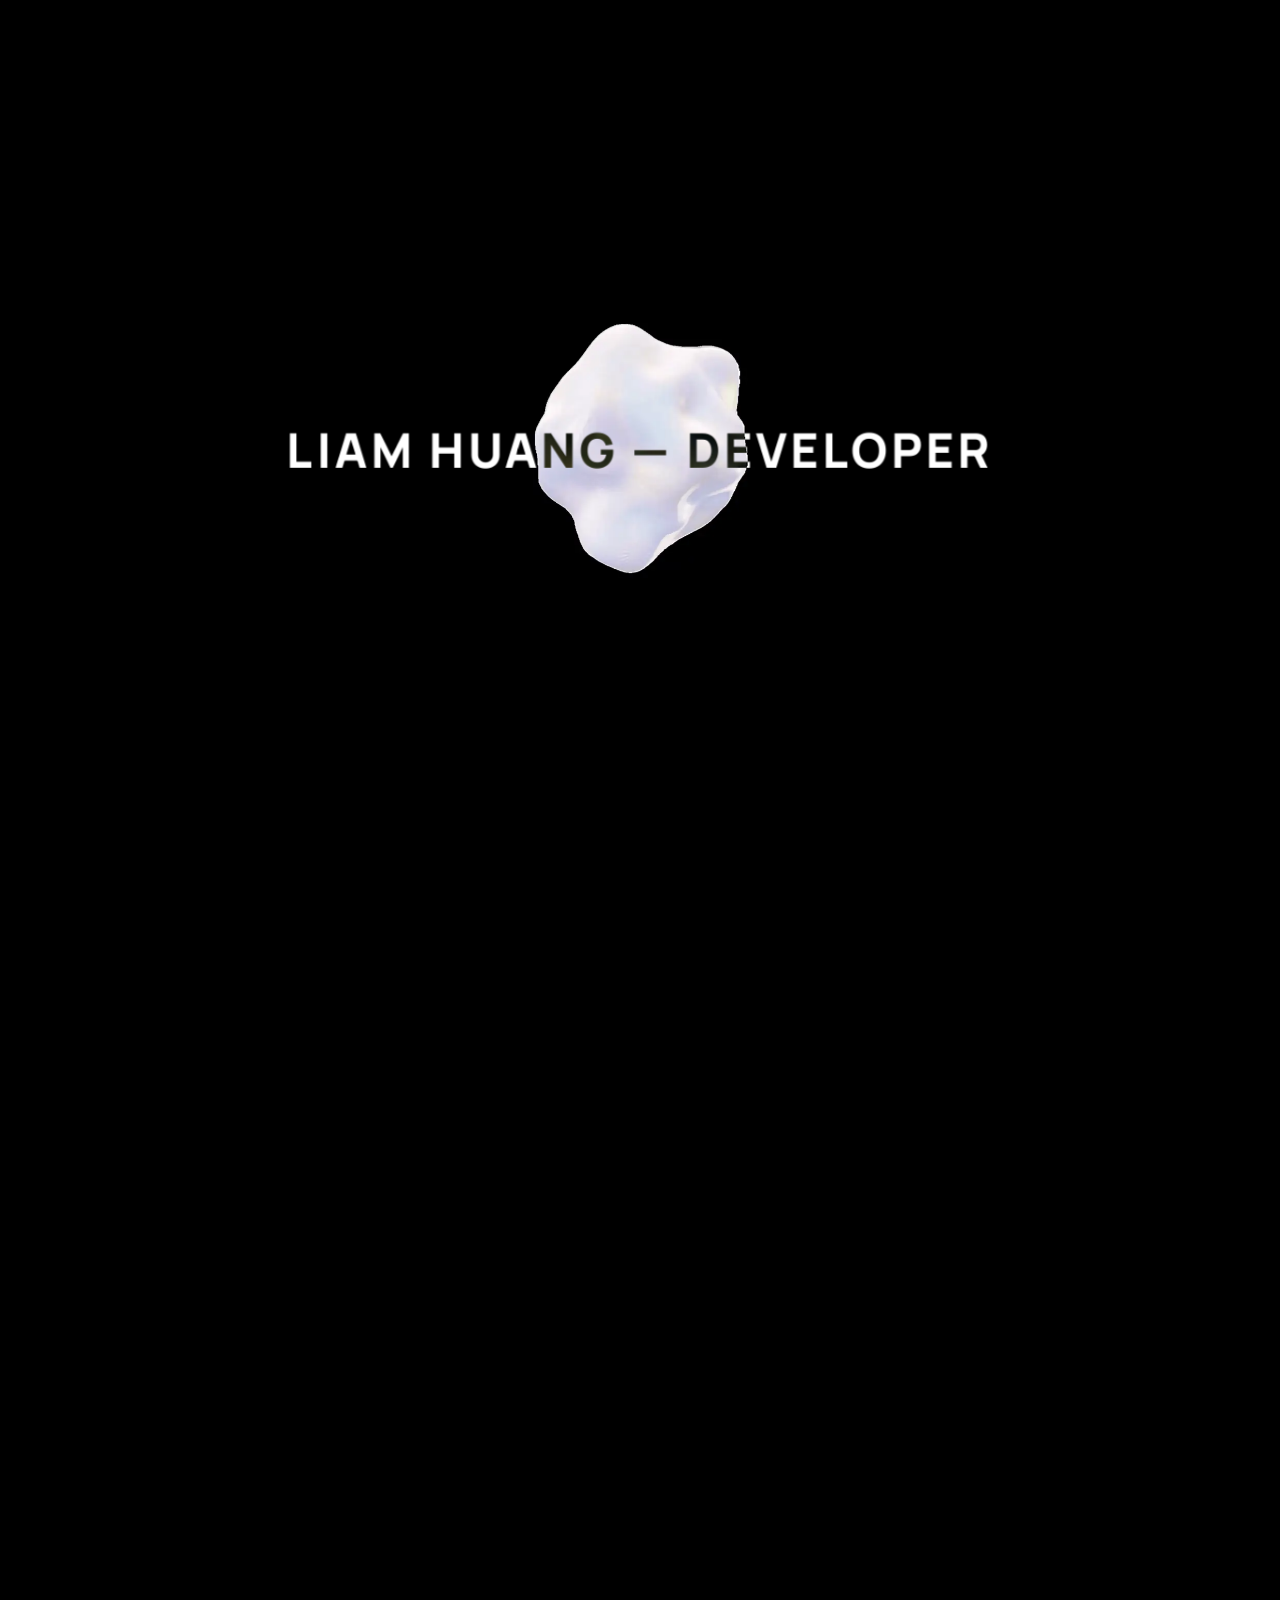
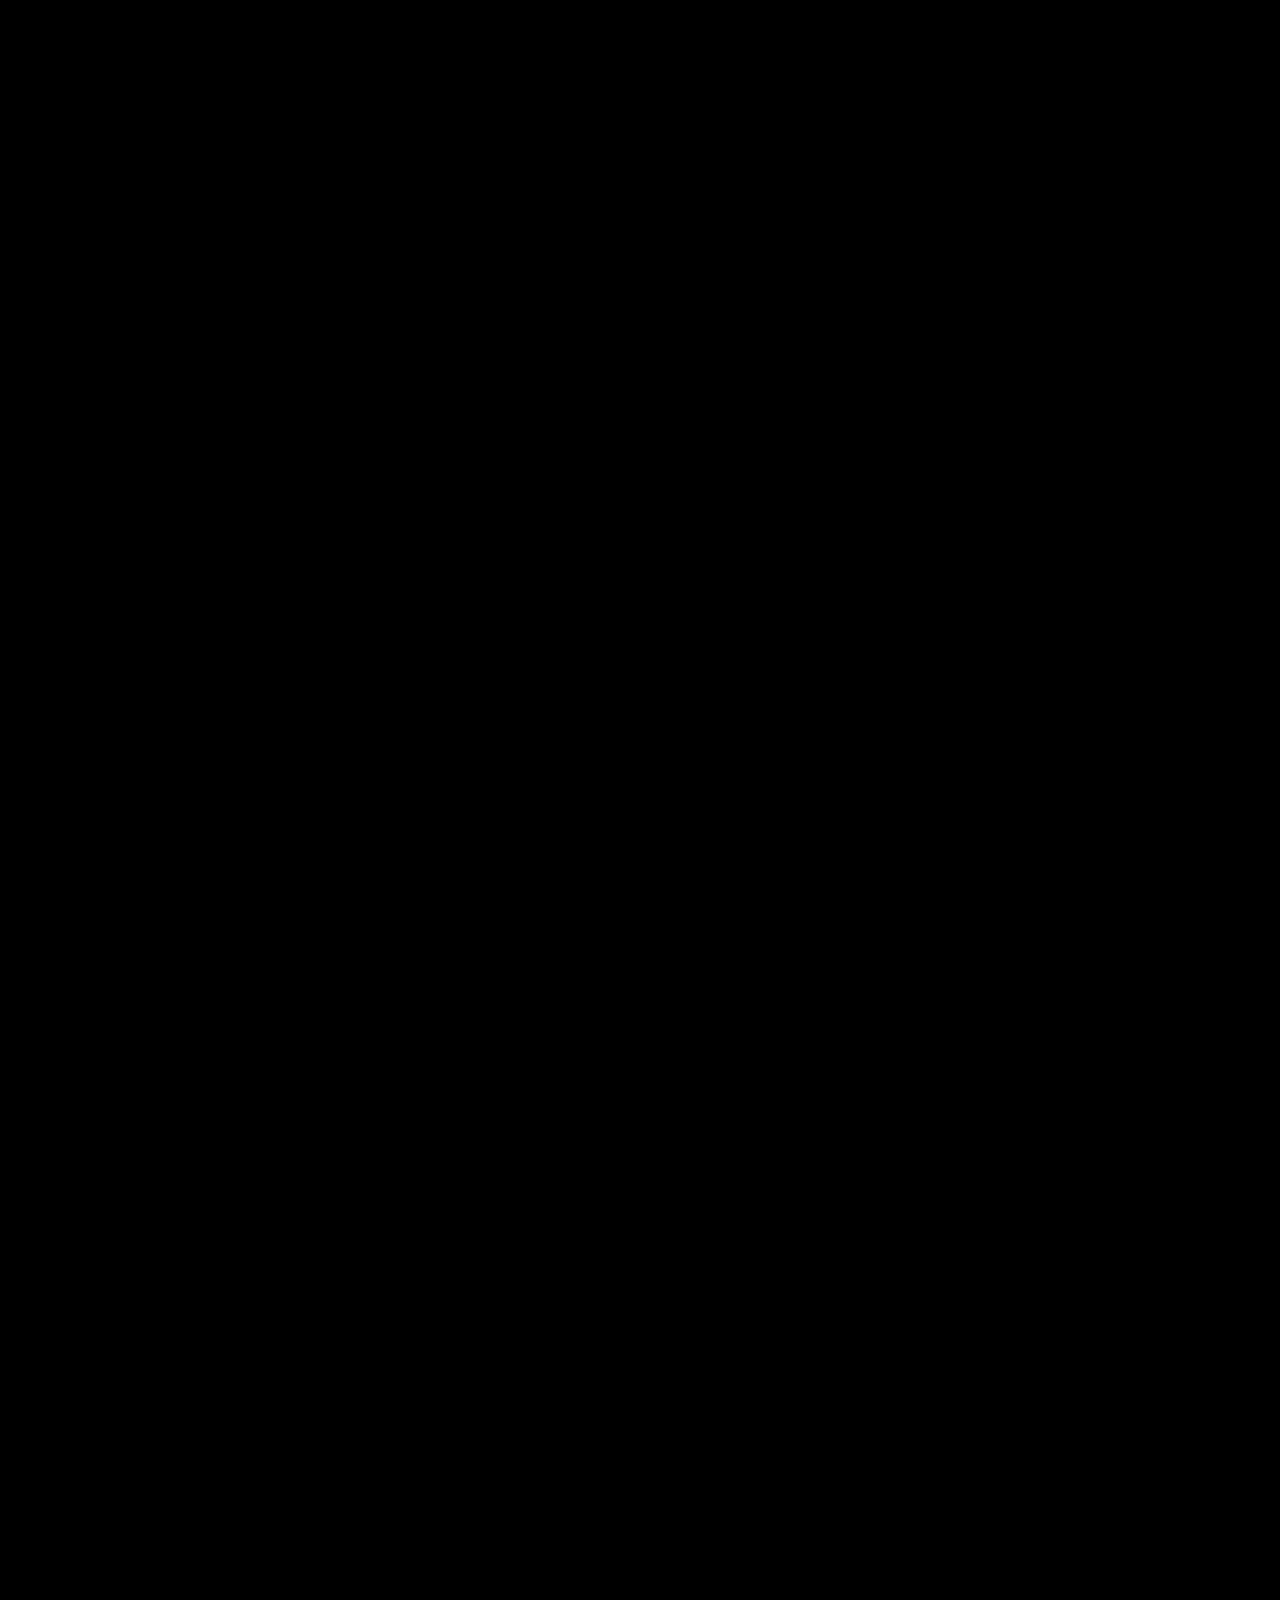
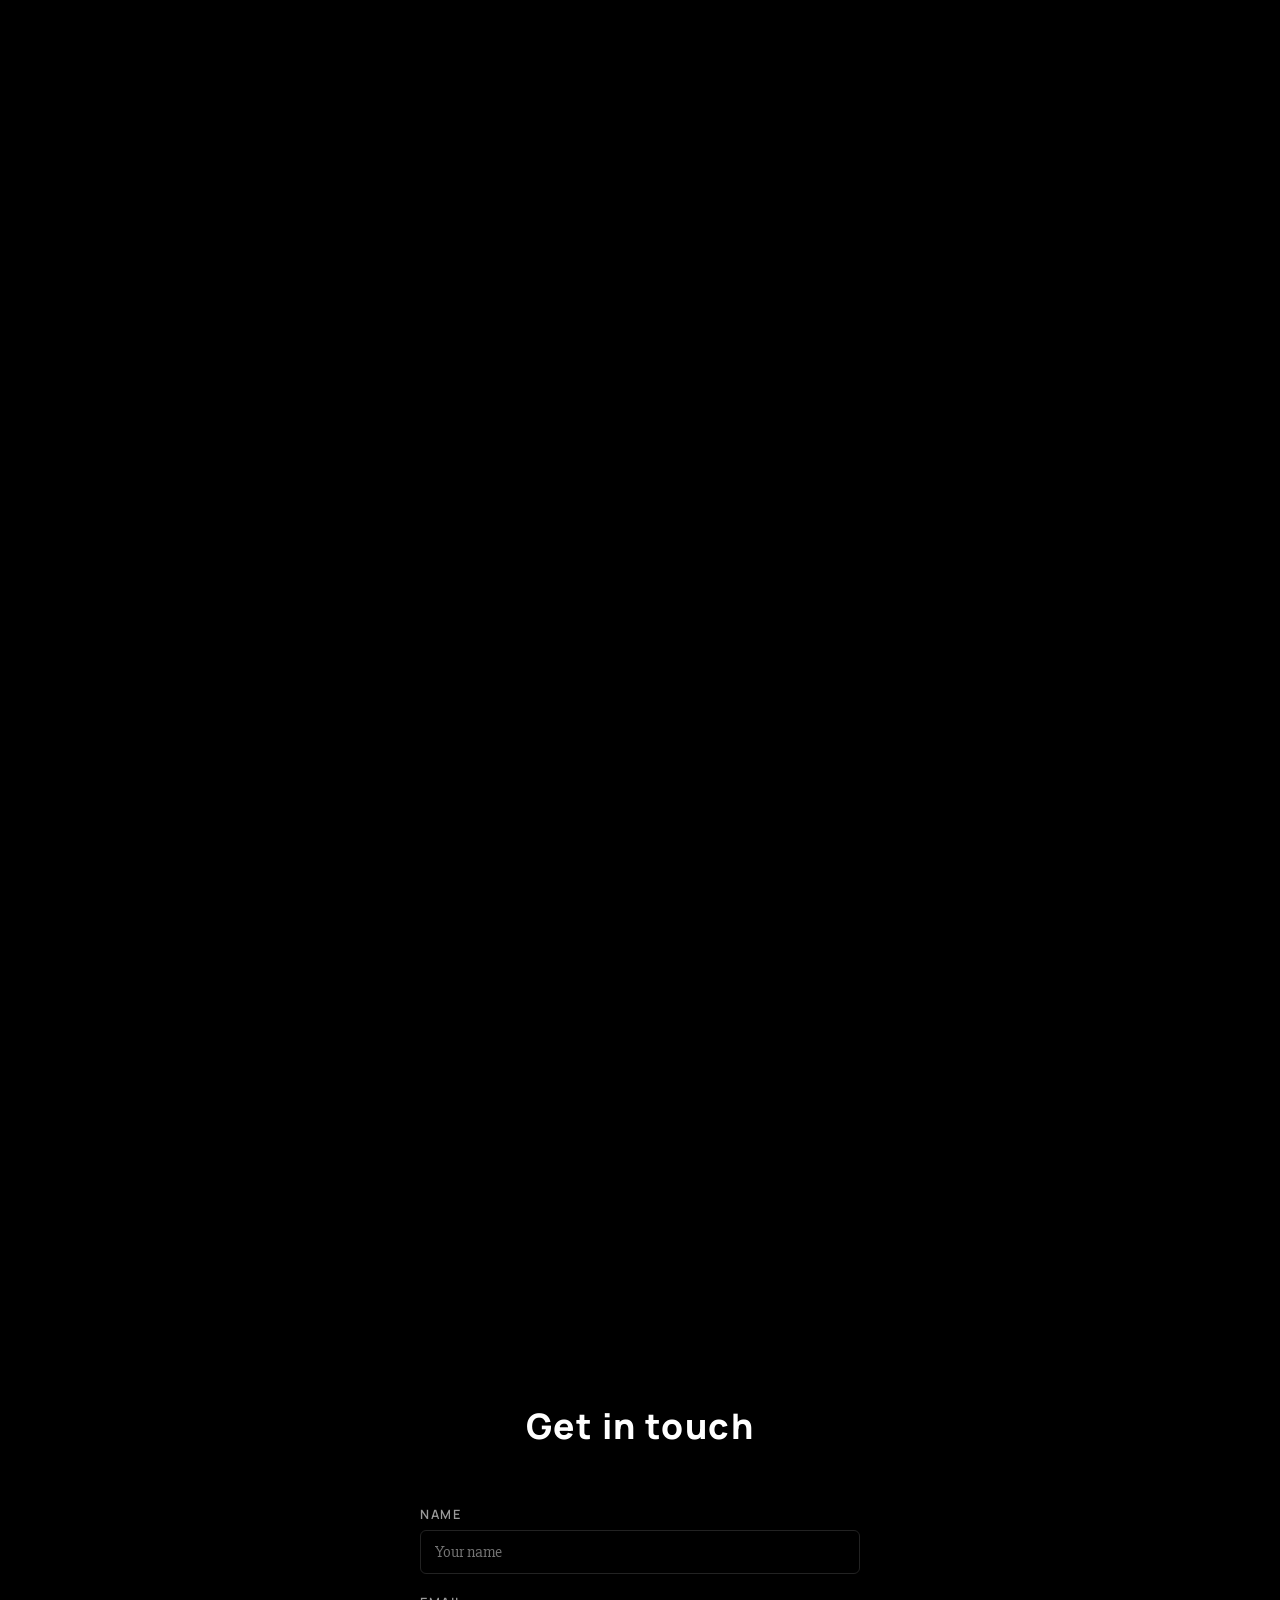
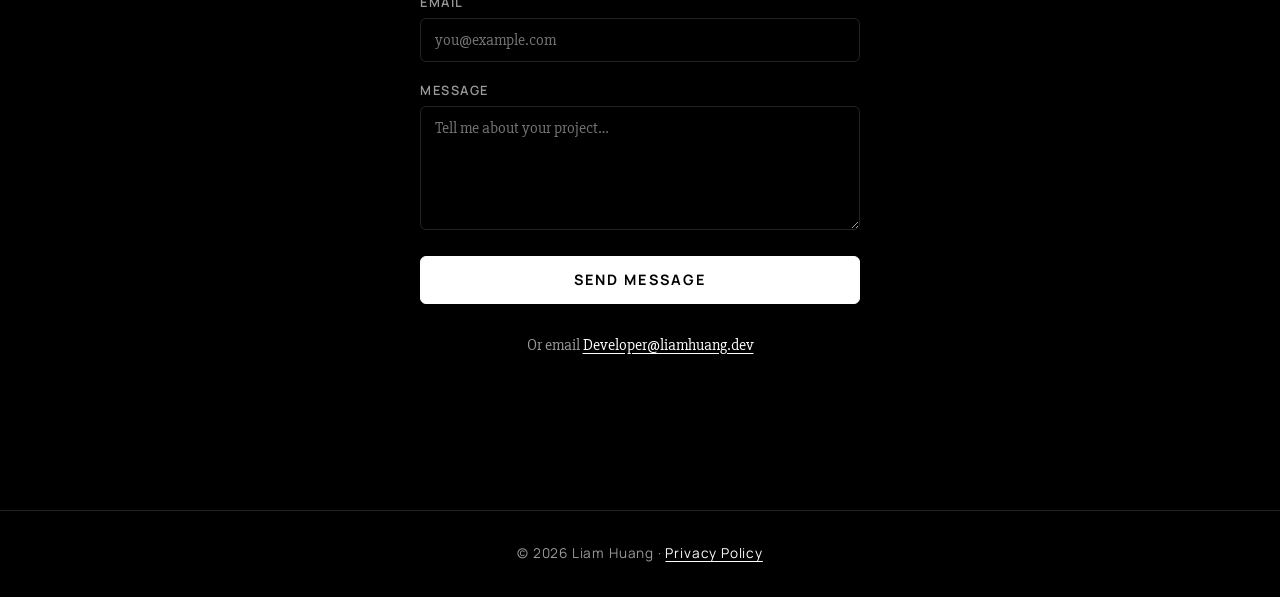
==== index.html @ 7ef56bd9 "Version 2.0: FULLY REDONE" ====
<!DOCTYPE html><html lang="en"><head><meta charset="UTF-8"><meta name="viewport" content="width=device-width,initial-scale=1.0"><title>Liam Huang — Freelance Web Designer & Front-End Developer</title><meta name="description" content="Liam Huang is a freelance web designer and front-end developer crafting fast, minimal, high-performance websites. Explore selected work and get in touch."><meta property="og:title" content="Liam Huang — Freelance Web Designer"><meta property="og:description" content="Freelance web designer and front-end developer crafting fast, minimal, high-performance websites. Selected work and contact."><meta property="og:type" content="website"><link rel="preconnect" href="https://fonts.googleapis.com"><link rel="preconnect" href="https://fonts.gstatic.com" crossorigin><link href="https://fonts.googleapis.com/css2?family=Manrope:wght@400;600;700;800&family=Slabo+27px&display=swap" rel="stylesheet"><link rel="preload" href="blob/ezgif-frame-001_min_min.webp" as="image" fetchpriority="high"><link rel="stylesheet" href="style.css"><link rel="icon" href="images/favicon.png" type="image/png"><link rel="canonical" href="https://liamhuang.dev/"><meta name="theme-color" content="#000000"><meta property="og:url" content="https://liamhuang.dev/"><meta property="og:image" content="https://liamhuang.dev/images/og-image.png"><meta name="twitter:card" content="summary_large_image"><meta name="twitter:title" content="Liam Huang — Freelance Web Designer"><meta name="twitter:description" content="Freelance web designer and front-end developer crafting fast, minimal, high-performance websites."><meta name="twitter:image" content="https://liamhuang.dev/images/og-image.png"><script type="application/ld+json">{"@context":"https://schema.org","@type":"Person","name":"Liam Huang","jobTitle":"Freelance Web Designer & Front-End Developer","url":"https://liamhuang.dev/","email":"mailto:Developer@liamhuang.dev","image":"https://liamhuang.dev/images/og-image.png","description":"Freelance web designer building fast, minimal, high-performance websites with semantic HTML, CSS, and modern vanilla JavaScript.","knowsAbout":["HTML","CSS","JavaScript","Web performance","UI design"]}</script><noscript><style>.scene{position:relative;height:auto;overflow:visible}.blob-stage{display:none}.masthead{position:relative;height:auto;padding:16vh 1rem}.phrase-copy{position:static;opacity:1;transform:none;left:auto;right:auto;margin:2.5rem auto;max-width:60ch;text-align:center;font-size:1.2rem}.lead,.phrase{display:none}</style></noscript></head><body><div class="scene" aria-hidden="false"><div class="blob-stage" aria-hidden="true"><img id="blob-frame" src="blob/ezgif-frame-001_min_min.webp" alt="" width="1280" height="720" fetchpriority="high" draggable="false"></div><h1 class="masthead" id="masthead">LIAM HUANG — DEVELOPER</h1><p class="phrase-copy left" data-copy>I am a freelance web designer focused on building high-performance user interfaces. My work combines clean design principles with native web technologies to create fast, responsive websites.</p><p class="phrase-copy right" data-copy>I specialize in writing semantic HTML, structured CSS, and modern JavaScript. I avoid unnecessary frameworks to ensure that layout architecture remains lightweight and fully optimized for browser rendering pipelines.</p><p class="phrase-copy left" data-copy>My primary objective is to bridge the gap between complex visual design and fluid user interaction. Every digital interface I develop prioritizes pixel-perfect execution, intuitive navigation, and cross-browser compatibility.</p><p class="phrase-copy right" data-copy>I handle the entire frontend development process from layout prototyping to production-ready deployment. This includes optimizing existing website performance, modernizing older user interfaces, and ensuring stable frame rates during smooth animations.</p><p class="phrase-copy left" data-copy>I am currently available for freelance contracts, custom user interface design, and front-end development partnerships. Please reach out directly to discuss your specific project requirements, timeline, and technical goals.</p></div><main class="page"><div class="lead" aria-hidden="true"></div><section class="phrase left" data-phrase aria-hidden="true"></section><section class="phrase right" data-phrase aria-hidden="true"></section><section class="phrase left" data-phrase aria-hidden="true"></section><section class="phrase right" data-phrase aria-hidden="true"></section><section class="phrase left" data-phrase aria-hidden="true"></section><section class="contact" id="contact"><h2>Get in touch</h2><form class="contact-form" action="https://formsubmit.co/developer@liamhuang.dev" method="POST"><input type="text" name="_honey" class="hidden-field" tabindex="-1" autocomplete="off" aria-hidden="true"><input type="hidden" name="_subject" value="New message from liamhuang.dev"><input type="hidden" name="_captcha" value="false"><label for="name">Name</label><input type="text" id="name" name="name" required autocomplete="name" placeholder="Your name"><label for="email">Email</label><input type="email" id="email" name="email" required autocomplete="email" placeholder="you@example.com"><label for="message">Message</label><textarea id="message" name="message" rows="5" required placeholder="Tell me about your project…"></textarea><button type="submit">Send message</button></form><p class="alt-email">Or email <a href="mailto:Developer@liamhuang.dev">Developer@liamhuang.dev</a></p></section></main><footer class="footer"><p>&copy; 2026 Liam Huang &middot; <a href="privacy.html">Privacy Policy</a></p></footer><script src="script.js" defer></script></body></html>
---- style.css ----
:root{color-scheme:dark;--bg:#000;--ink:#fff;--ink-soft:#9a9a9a;--line:#222;--font-head:"Manrope",sans-serif;--font-body:"Slabo 27px",serif}*{margin:0;padding:0;box-sizing:border-box}html{scroll-behavior:auto;background:var(--bg)}body{background:var(--bg);color:var(--ink);font-family:var(--font-body);font-size:18px;line-height:1.6;-webkit-font-smoothing:antialiased;overflow-x:clip}::selection{background:var(--ink);color:var(--bg)}.scene{position:fixed;inset:0;z-index:10;pointer-events:none;overflow:hidden}.scene img,.scene h1,.scene p{user-select:none}.blob-stage{position:absolute;inset:0;display:flex;align-items:center;justify-content:center;will-change:transform}.blob-stage img{width:min(85vmin,660px);height:auto;aspect-ratio:1280/720;-webkit-user-drag:none}.masthead{position:absolute;top:0;left:0;right:0;height:100vh;height:100dvh;display:flex;align-items:center;justify-content:center;will-change:transform;mix-blend-mode:difference;font-family:var(--font-head);font-weight:800;font-size:clamp(1.5rem,4.2vw,3.2rem);letter-spacing:.08em;text-align:center;color:var(--ink);padding:0 1rem;white-space:nowrap}.phrase-copy{position:absolute;top:50%;transform:translateY(-50%);max-width:30ch;font-family:var(--font-body);font-size:clamp(1.1rem,1.8vw,1.5rem);line-height:1.5;opacity:0;transition:opacity .3s ease;mix-blend-mode:difference}.phrase-copy.left{left:8vw;text-align:left}.phrase-copy.right{right:8vw;text-align:right}.phrase-copy.is-visible{opacity:1}.page{position:relative;z-index:1}.lead{height:90vh}.phrase{height:80vh}.contact{min-height:100vh;min-height:100dvh;display:flex;flex-direction:column;align-items:center;justify-content:center;padding:14vh 6vw 10vh}.contact-form,.alt-email{width:min(440px,100%)}.contact h2{font-family:var(--font-head);font-weight:800;font-size:clamp(1.5rem,3vw,2.2rem);letter-spacing:.04em;text-align:center;margin-bottom:2rem}.contact-form{display:flex;flex-direction:column}.contact-form label{font-family:var(--font-head);font-weight:600;font-size:.8rem;letter-spacing:.12em;text-transform:uppercase;color:var(--ink-soft);margin:1.1rem 0 .35rem}.contact-form input,.contact-form textarea{font-family:var(--font-body);font-size:1rem;color:var(--ink);background:transparent;border:1px solid var(--line);border-radius:6px;padding:.7rem .9rem;outline:none;resize:vertical;transition:border-color .2s ease}.contact-form input:focus,.contact-form textarea:focus{border-color:var(--ink)}.contact-form button{margin-top:1.6rem;padding:.85rem 1rem;font-family:var(--font-head);font-weight:700;font-size:.9rem;letter-spacing:.14em;text-transform:uppercase;color:var(--bg);background:var(--ink);border:1px solid var(--ink);border-radius:6px;cursor:pointer;transition:opacity .2s ease}.contact-form button:hover{opacity:.8}.hidden-field{position:absolute;left:-9999px;width:1px;height:1px;opacity:0}.alt-email{margin-top:1.8rem;text-align:center;font-size:1rem;color:var(--ink-soft)}.alt-email a{color:var(--ink);text-decoration:underline;text-underline-offset:3px}.footer{position:relative;z-index:1;border-top:1px solid var(--line);padding:2rem 6vw;text-align:center;font-family:var(--font-head);font-size:.85rem;letter-spacing:.06em;color:var(--ink-soft)}.footer a{color:var(--ink);text-decoration:underline;text-underline-offset:3px}.policy{max-width:640px;margin:0 auto;padding:18vh 6vw 10vh}.policy h1{font-family:var(--font-head);font-weight:800;font-size:clamp(1.4rem,3vw,2rem);letter-spacing:.08em;margin-bottom:2rem}.policy p{margin-bottom:1.1rem;color:var(--ink-soft)}.policy a{color:var(--ink);text-decoration:underline;text-underline-offset:3px}@media (max-width:768px){.phrase-copy{top:auto;bottom:14vh;left:7vw;right:7vw;transform:none;max-width:none;text-align:center;font-size:1.15rem}.phrase-copy.left,.phrase-copy.right{left:7vw;right:7vw;text-align:center}.blob-stage img{width:100vmin}}@media (prefers-reduced-motion:reduce){.phrase-copy{transition:none}}
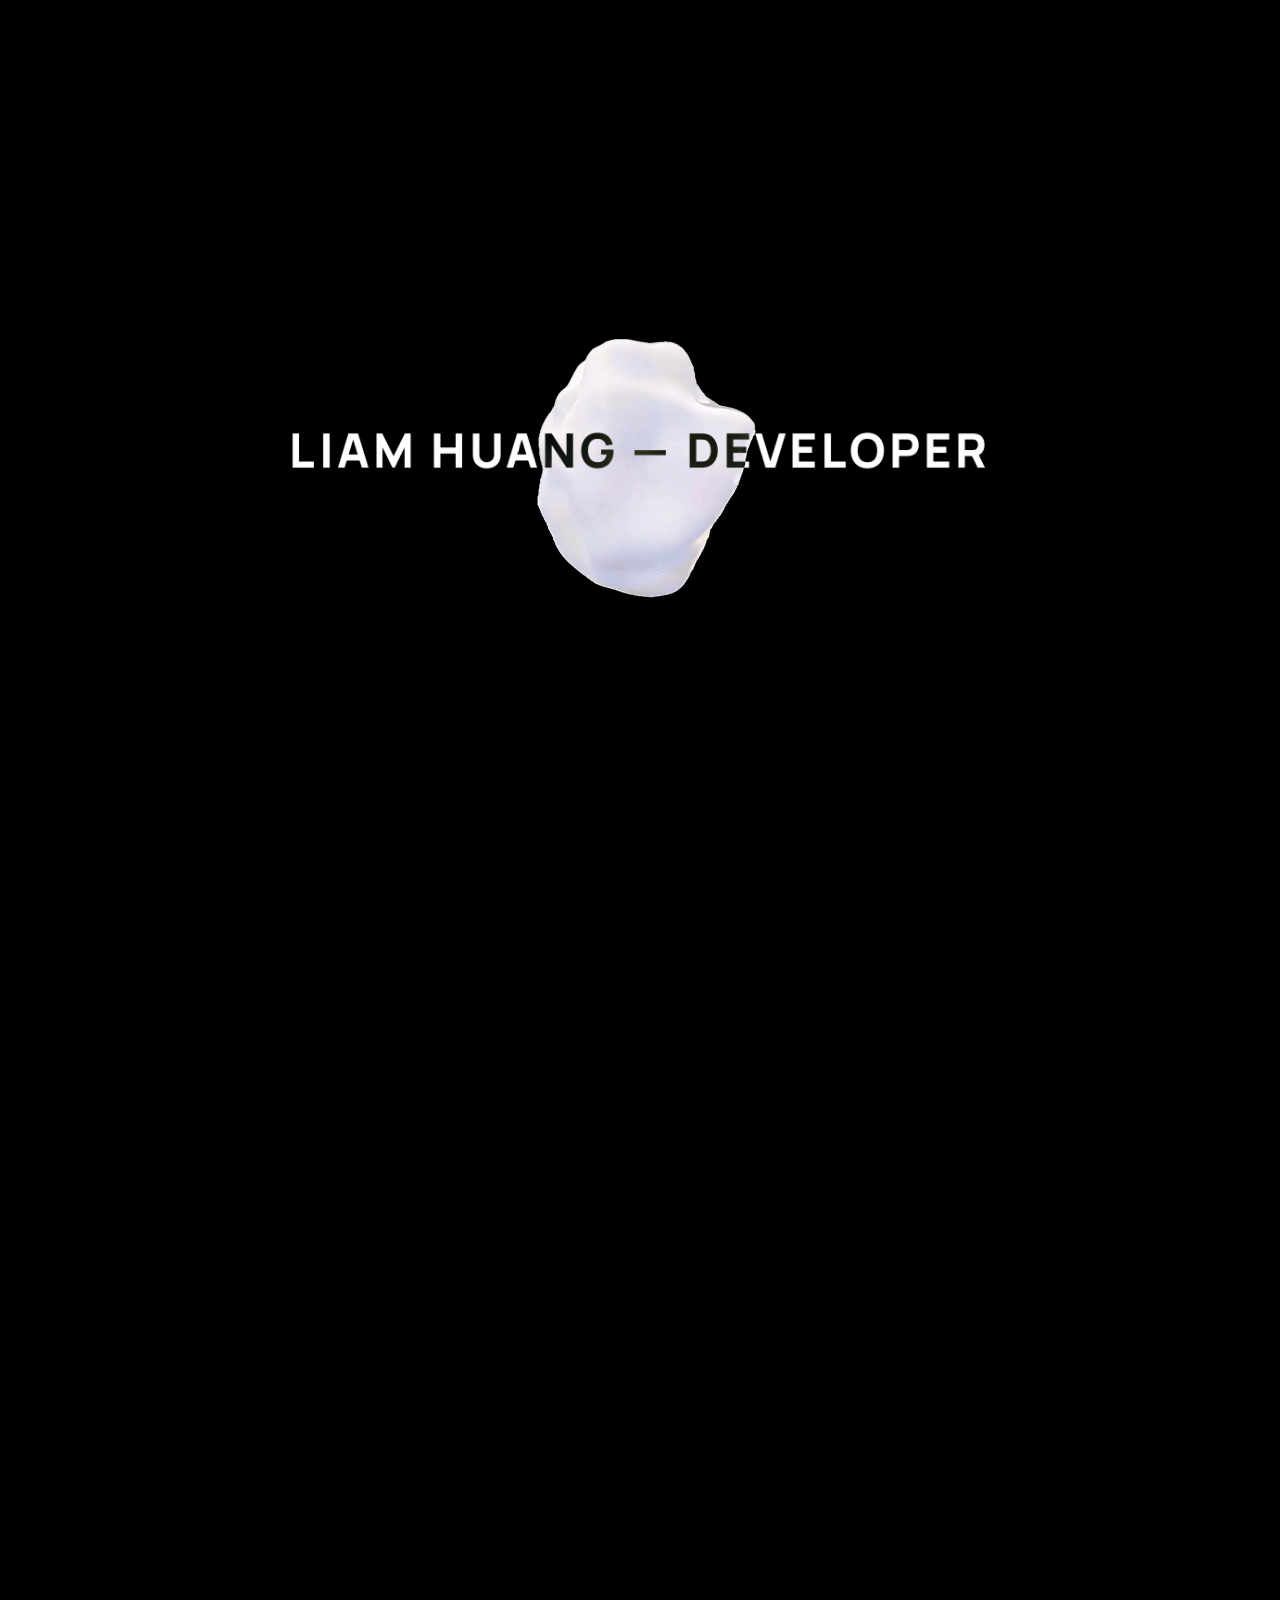
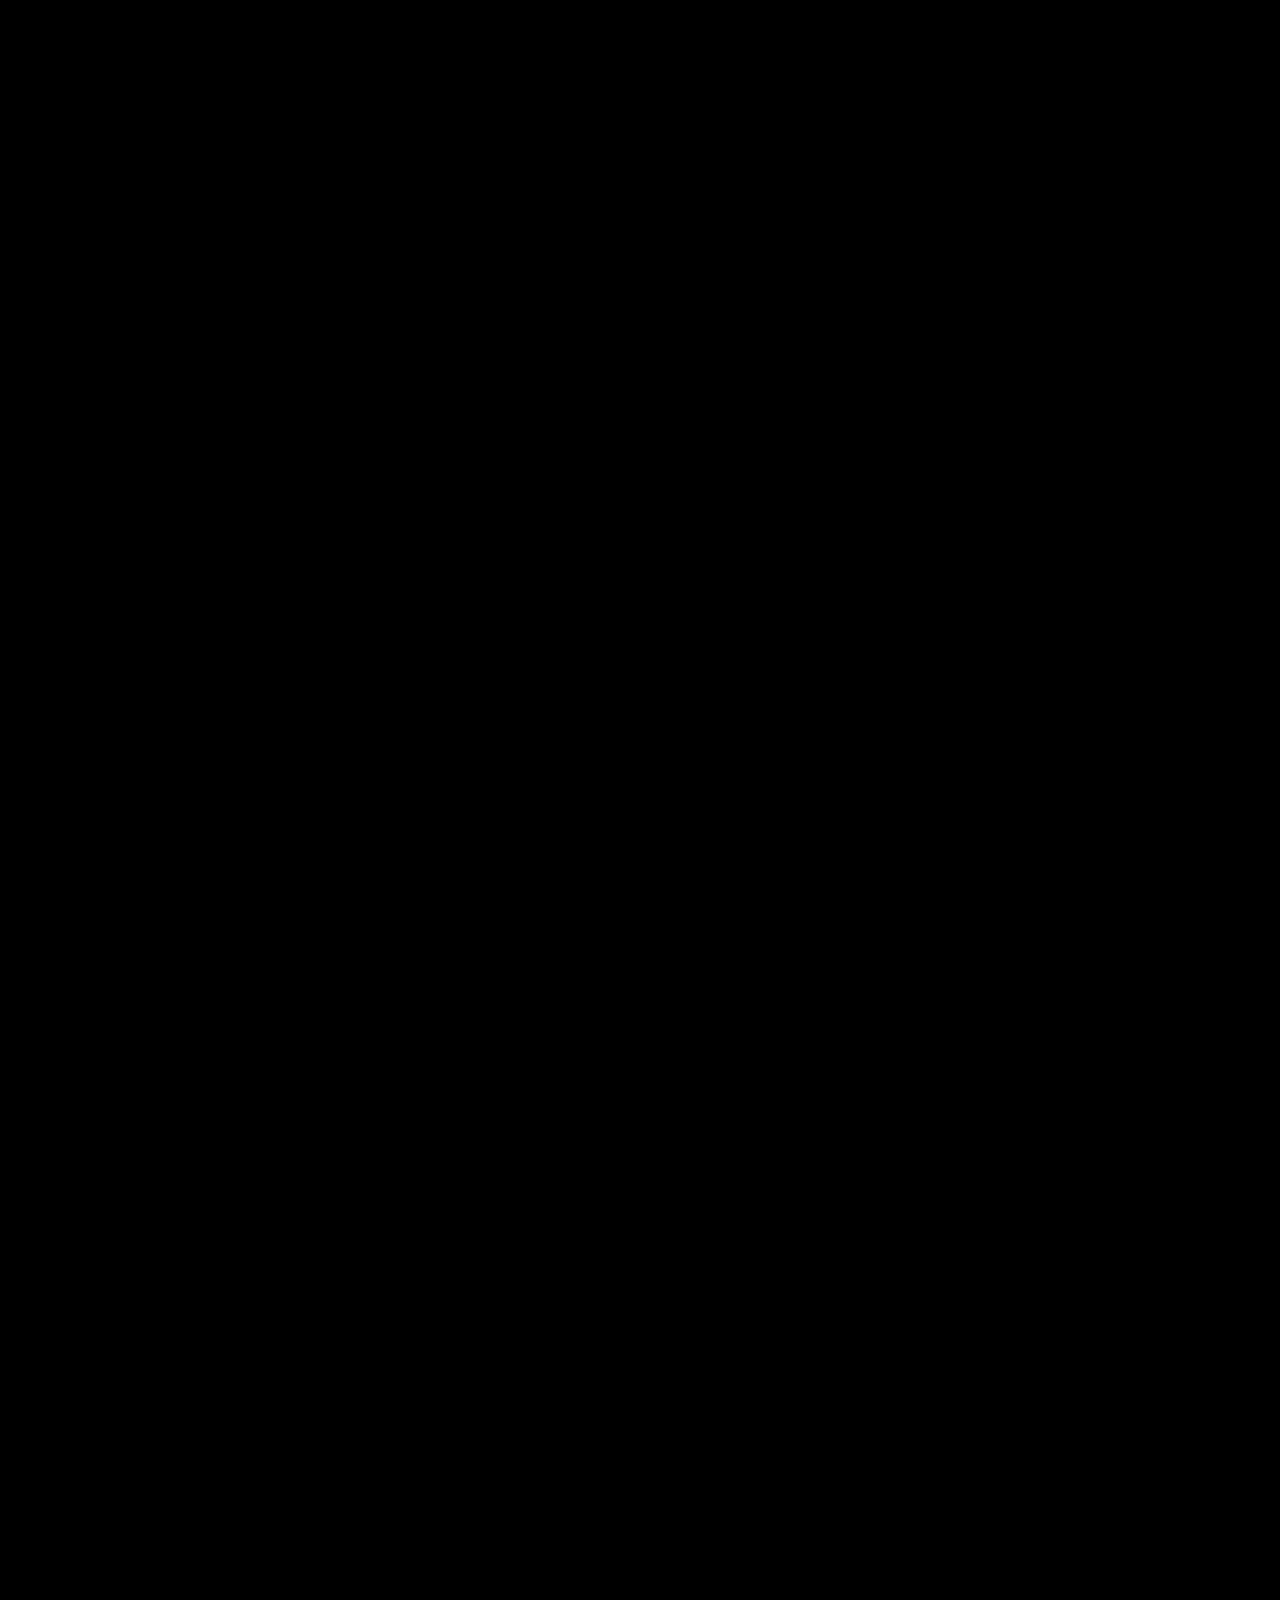
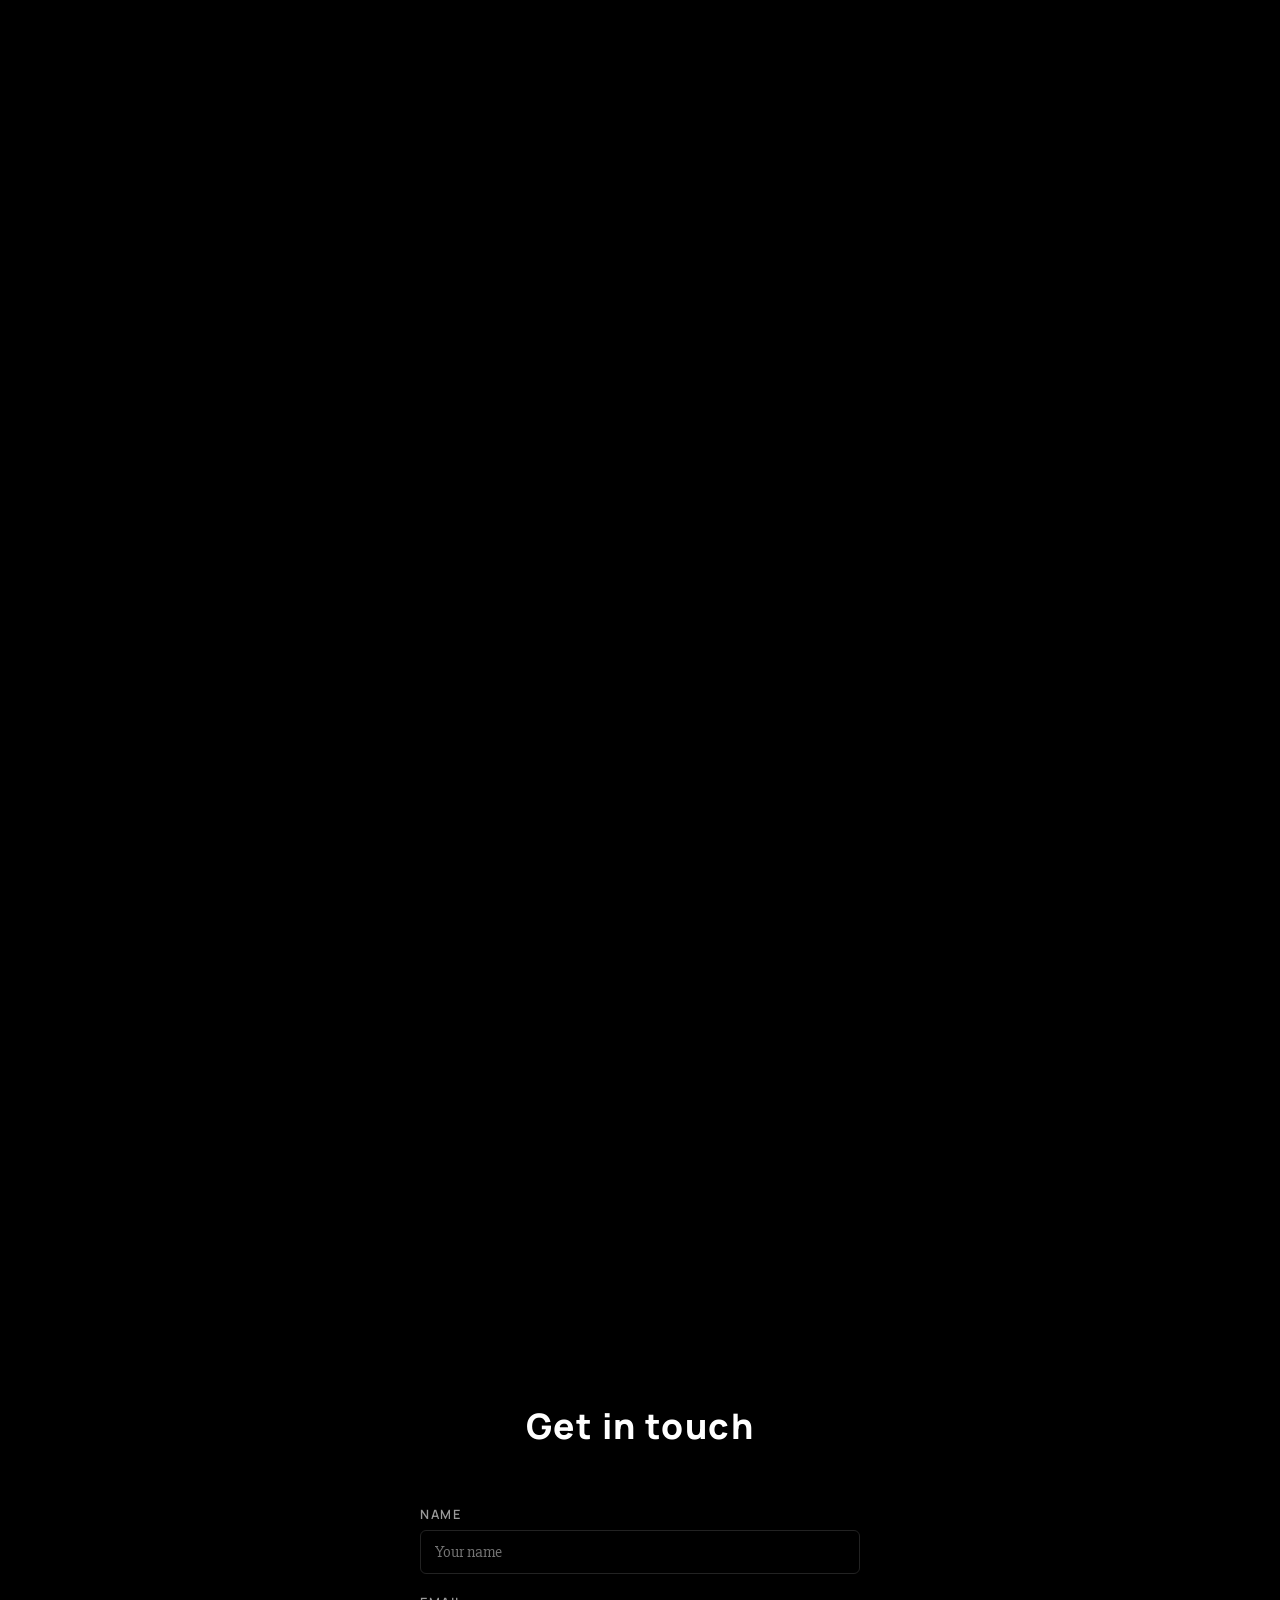
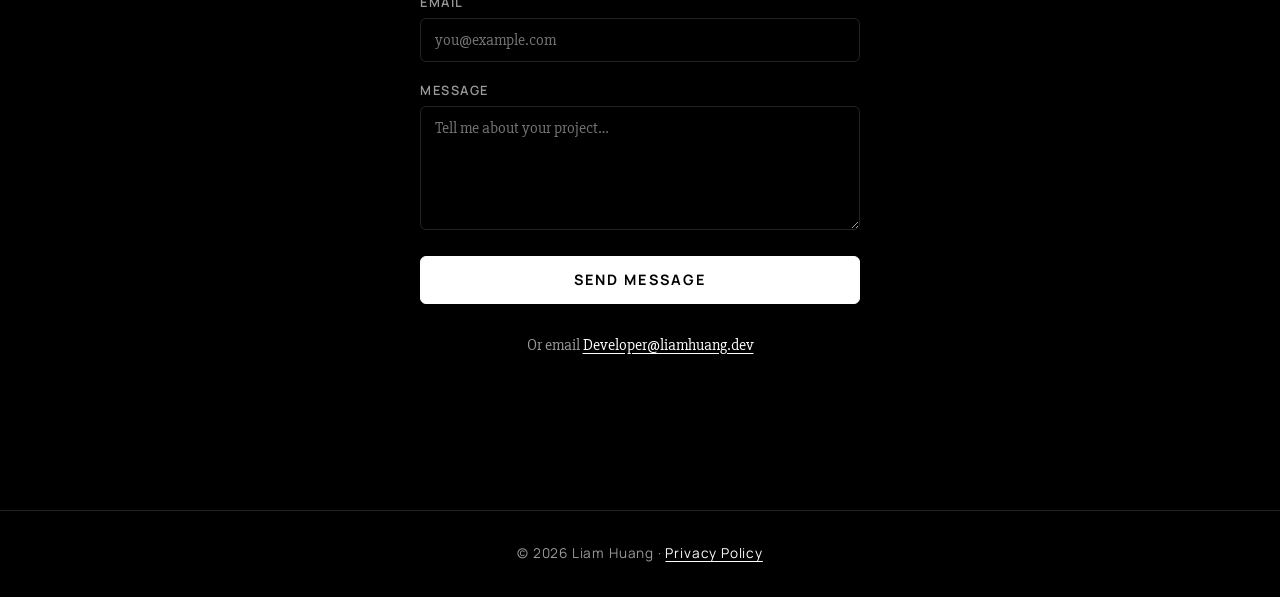
==== commit 5037329e: "Version 2.1: Minor Contact Form Updates" ====
--- a/index.html
+++ b/index.html
@@ -1 +1 @@
-<!DOCTYPE html><html lang="en"><head><meta charset="UTF-8"><meta name="viewport" content="width=device-width,initial-scale=1.0"><title>Liam Huang — Freelance Web Designer & Front-End Developer</title><meta name="description" content="Liam Huang is a freelance web designer and front-end developer crafting fast, minimal, high-performance websites. Explore selected work and get in touch."><meta property="og:title" content="Liam Huang — Freelance Web Designer"><meta property="og:description" content="Freelance web designer and front-end developer crafting fast, minimal, high-performance websites. Selected work and contact."><meta property="og:type" content="website"><link rel="preconnect" href="https://fonts.googleapis.com"><link rel="preconnect" href="https://fonts.gstatic.com" crossorigin><link href="https://fonts.googleapis.com/css2?family=Manrope:wght@400;600;700;800&family=Slabo+27px&display=swap" rel="stylesheet"><link rel="preload" href="blob/ezgif-frame-001_min_min.webp" as="image" fetchpriority="high"><link rel="stylesheet" href="style.css"><link rel="icon" href="images/favicon.png" type="image/png"><link rel="canonical" href="https://liamhuang.dev/"><meta name="theme-color" content="#000000"><meta property="og:url" content="https://liamhuang.dev/"><meta property="og:image" content="https://liamhuang.dev/images/og-image.png"><meta name="twitter:card" content="summary_large_image"><meta name="twitter:title" content="Liam Huang — Freelance Web Designer"><meta name="twitter:description" content="Freelance web designer and front-end developer crafting fast, minimal, high-performance websites."><meta name="twitter:image" content="https://liamhuang.dev/images/og-image.png"><script type="application/ld+json">{"@context":"https://schema.org","@type":"Person","name":"Liam Huang","jobTitle":"Freelance Web Designer & Front-End Developer","url":"https://liamhuang.dev/","email":"mailto:Developer@liamhuang.dev","image":"https://liamhuang.dev/images/og-image.png","description":"Freelance web designer building fast, minimal, high-performance websites with semantic HTML, CSS, and modern vanilla JavaScript.","knowsAbout":["HTML","CSS","JavaScript","Web performance","UI design"]}</script><noscript><style>.scene{position:relative;height:auto;overflow:visible}.blob-stage{display:none}.masthead{position:relative;height:auto;padding:16vh 1rem}.phrase-copy{position:static;opacity:1;transform:none;left:auto;right:auto;margin:2.5rem auto;max-width:60ch;text-align:center;font-size:1.2rem}.lead,.phrase{display:none}</style></noscript></head><body><div class="scene" aria-hidden="false"><div class="blob-stage" aria-hidden="true"><img id="blob-frame" src="blob/ezgif-frame-001_min_min.webp" alt="" width="1280" height="720" fetchpriority="high" draggable="false"></div><h1 class="masthead" id="masthead">LIAM HUANG — DEVELOPER</h1><p class="phrase-copy left" data-copy>I am a freelance web designer focused on building high-performance user interfaces. My work combines clean design principles with native web technologies to create fast, responsive websites.</p><p class="phrase-copy right" data-copy>I specialize in writing semantic HTML, structured CSS, and modern JavaScript. I avoid unnecessary frameworks to ensure that layout architecture remains lightweight and fully optimized for browser rendering pipelines.</p><p class="phrase-copy left" data-copy>My primary objective is to bridge the gap between complex visual design and fluid user interaction. Every digital interface I develop prioritizes pixel-perfect execution, intuitive navigation, and cross-browser compatibility.</p><p class="phrase-copy right" data-copy>I handle the entire frontend development process from layout prototyping to production-ready deployment. This includes optimizing existing website performance, modernizing older user interfaces, and ensuring stable frame rates during smooth animations.</p><p class="phrase-copy left" data-copy>I am currently available for freelance contracts, custom user interface design, and front-end development partnerships. Please reach out directly to discuss your specific project requirements, timeline, and technical goals.</p></div><main class="page"><div class="lead" aria-hidden="true"></div><section class="phrase left" data-phrase aria-hidden="true"></section><section class="phrase right" data-phrase aria-hidden="true"></section><section class="phrase left" data-phrase aria-hidden="true"></section><section class="phrase right" data-phrase aria-hidden="true"></section><section class="phrase left" data-phrase aria-hidden="true"></section><section class="contact" id="contact"><h2>Get in touch</h2><form class="contact-form" action="https://formsubmit.co/developer@liamhuang.dev" method="POST"><input type="text" name="_honey" class="hidden-field" tabindex="-1" autocomplete="off" aria-hidden="true"><input type="hidden" name="_subject" value="New message from liamhuang.dev"><input type="hidden" name="_captcha" value="false"><label for="name">Name</label><input type="text" id="name" name="name" required autocomplete="name" placeholder="Your name"><label for="email">Email</label><input type="email" id="email" name="email" required autocomplete="email" placeholder="you@example.com"><label for="message">Message</label><textarea id="message" name="message" rows="5" required placeholder="Tell me about your project…"></textarea><button type="submit">Send message</button></form><p class="alt-email">Or email <a href="mailto:Developer@liamhuang.dev">Developer@liamhuang.dev</a></p></section></main><footer class="footer"><p>&copy; 2026 Liam Huang &middot; <a href="privacy.html">Privacy Policy</a></p></footer><script src="script.js" defer></script></body></html>+<!DOCTYPE html><html lang="en"><head><meta charset="UTF-8"><meta name="viewport" content="width=device-width,initial-scale=1.0"><title>Liam Huang — Freelance Web Designer & Front-End Developer</title><meta name="description" content="Liam Huang is a freelance web designer and front-end developer crafting fast, minimal, high-performance websites. Explore selected work and get in touch."><meta property="og:title" content="Liam Huang — Freelance Web Designer"><meta property="og:description" content="Freelance web designer and front-end developer crafting fast, minimal, high-performance websites. Selected work and contact."><meta property="og:type" content="website"><link rel="preconnect" href="https://fonts.googleapis.com"><link rel="preconnect" href="https://fonts.gstatic.com" crossorigin><link href="https://fonts.googleapis.com/css2?family=Manrope:wght@400;600;700;800&family=Slabo+27px&display=swap" rel="stylesheet"><link rel="preload" href="blob/ezgif-frame-001_min_min.webp" as="image" fetchpriority="high"><link rel="stylesheet" href="style.css"><link rel="icon" href="images/favicon.png" type="image/png"><link rel="canonical" href="https://liamhuang.dev/"><meta name="theme-color" content="#000000"><meta property="og:url" content="https://liamhuang.dev/"><meta property="og:image" content="https://liamhuang.dev/images/og-image.png"><meta name="twitter:card" content="summary_large_image"><meta name="twitter:title" content="Liam Huang — Freelance Web Designer"><meta name="twitter:description" content="Freelance web designer and front-end developer crafting fast, minimal, high-performance websites."><meta name="twitter:image" content="https://liamhuang.dev/images/og-image.png"><script type="application/ld+json">{"@context":"https://schema.org","@type":"Person","name":"Liam Huang","jobTitle":"Freelance Web Designer & Front-End Developer","url":"https://liamhuang.dev/","email":"mailto:Developer@liamhuang.dev","image":"https://liamhuang.dev/images/og-image.png","description":"Freelance web designer building fast, minimal, high-performance websites with semantic HTML, CSS, and modern vanilla JavaScript.","knowsAbout":["HTML","CSS","JavaScript","Web performance","UI design"]}</script><noscript><style>.scene{position:relative;height:auto;overflow:visible}.blob-stage{display:none}.masthead{position:relative;height:auto;padding:16vh 1rem}.phrase-copy{position:static;opacity:1;transform:none;left:auto;right:auto;margin:2.5rem auto;max-width:60ch;text-align:center;font-size:1.2rem}.lead,.phrase{display:none}</style></noscript></head><body><div class="scene" aria-hidden="false"><div class="blob-stage" aria-hidden="true"><img id="blob-frame" src="blob/ezgif-frame-001_min_min.webp" alt="" width="1280" height="720" fetchpriority="high" draggable="false"></div><h1 class="masthead" id="masthead">LIAM HUANG — DEVELOPER</h1><p class="phrase-copy left" data-copy>I am a freelance web designer focused on building high-performance user interfaces. My work combines clean design principles with native web technologies to create fast, responsive websites.</p><p class="phrase-copy right" data-copy>I specialize in writing semantic HTML, structured CSS, and modern JavaScript. I avoid unnecessary frameworks to ensure that layout architecture remains lightweight and fully optimized for browser rendering pipelines.</p><p class="phrase-copy left" data-copy>My primary objective is to bridge the gap between complex visual design and fluid user interaction. Every digital interface I develop prioritizes pixel-perfect execution, intuitive navigation, and cross-browser compatibility.</p><p class="phrase-copy right" data-copy>I handle the entire frontend development process from layout prototyping to production-ready deployment. This includes optimizing existing website performance, modernizing older user interfaces, and ensuring stable frame rates during smooth animations.</p><p class="phrase-copy left" data-copy>I am currently available for freelance contracts, custom user interface design, and front-end development partnerships. Please reach out directly to discuss your specific project requirements, timeline, and technical goals.</p></div><main class="page"><div class="lead" aria-hidden="true"></div><section class="phrase left" data-phrase aria-hidden="true"></section><section class="phrase right" data-phrase aria-hidden="true"></section><section class="phrase left" data-phrase aria-hidden="true"></section><section class="phrase right" data-phrase aria-hidden="true"></section><section class="phrase left" data-phrase aria-hidden="true"></section><section class="contact" id="contact"><h2>Get in touch</h2><p class="form-thanks" id="form-thanks" hidden></p><form class="contact-form" id="contact-form" action="https://formsubmit.co/developer@liamhuang.dev" method="POST"><input type="text" name="_honey" class="hidden-field" tabindex="-1" autocomplete="off" aria-hidden="true"><input type="hidden" name="_subject" value="New message from liamhuang.dev"><input type="hidden" name="_captcha" value="false"><label for="name">Name</label><input type="text" id="name" name="name" required autocomplete="name" placeholder="Your name"><label for="email">Email</label><input type="email" id="email" name="email" required autocomplete="email" placeholder="you@example.com"><label for="message">Message</label><textarea id="message" name="message" rows="5" required placeholder="Tell me about your project…"></textarea><button type="submit">Send message</button></form><p class="alt-email">Or email <a href="mailto:Developer@liamhuang.dev">Developer@liamhuang.dev</a></p></section></main><footer class="footer"><p>&copy; 2026 Liam Huang &middot; <a href="privacy.html">Privacy Policy</a></p></footer><script src="script.js" defer></script></body></html>
--- a/style.css
+++ b/style.css
@@ -1 +1 @@
-:root{color-scheme:dark;--bg:#000;--ink:#fff;--ink-soft:#9a9a9a;--line:#222;--font-head:"Manrope",sans-serif;--font-body:"Slabo 27px",serif}*{margin:0;padding:0;box-sizing:border-box}html{scroll-behavior:auto;background:var(--bg)}body{background:var(--bg);color:var(--ink);font-family:var(--font-body);font-size:18px;line-height:1.6;-webkit-font-smoothing:antialiased;overflow-x:clip}::selection{background:var(--ink);color:var(--bg)}.scene{position:fixed;inset:0;z-index:10;pointer-events:none;overflow:hidden}.scene img,.scene h1,.scene p{user-select:none}.blob-stage{position:absolute;inset:0;display:flex;align-items:center;justify-content:center;will-change:transform}.blob-stage img{width:min(85vmin,660px);height:auto;aspect-ratio:1280/720;-webkit-user-drag:none}.masthead{position:absolute;top:0;left:0;right:0;height:100vh;height:100dvh;display:flex;align-items:center;justify-content:center;will-change:transform;mix-blend-mode:difference;font-family:var(--font-head);font-weight:800;font-size:clamp(1.5rem,4.2vw,3.2rem);letter-spacing:.08em;text-align:center;color:var(--ink);padding:0 1rem;white-space:nowrap}.phrase-copy{position:absolute;top:50%;transform:translateY(-50%);max-width:30ch;font-family:var(--font-body);font-size:clamp(1.1rem,1.8vw,1.5rem);line-height:1.5;opacity:0;transition:opacity .3s ease;mix-blend-mode:difference}.phrase-copy.left{left:8vw;text-align:left}.phrase-copy.right{right:8vw;text-align:right}.phrase-copy.is-visible{opacity:1}.page{position:relative;z-index:1}.lead{height:90vh}.phrase{height:80vh}.contact{min-height:100vh;min-height:100dvh;display:flex;flex-direction:column;align-items:center;justify-content:center;padding:14vh 6vw 10vh}.contact-form,.alt-email{width:min(440px,100%)}.contact h2{font-family:var(--font-head);font-weight:800;font-size:clamp(1.5rem,3vw,2.2rem);letter-spacing:.04em;text-align:center;margin-bottom:2rem}.contact-form{display:flex;flex-direction:column}.contact-form label{font-family:var(--font-head);font-weight:600;font-size:.8rem;letter-spacing:.12em;text-transform:uppercase;color:var(--ink-soft);margin:1.1rem 0 .35rem}.contact-form input,.contact-form textarea{font-family:var(--font-body);font-size:1rem;color:var(--ink);background:transparent;border:1px solid var(--line);border-radius:6px;padding:.7rem .9rem;outline:none;resize:vertical;transition:border-color .2s ease}.contact-form input:focus,.contact-form textarea:focus{border-color:var(--ink)}.contact-form button{margin-top:1.6rem;padding:.85rem 1rem;font-family:var(--font-head);font-weight:700;font-size:.9rem;letter-spacing:.14em;text-transform:uppercase;color:var(--bg);background:var(--ink);border:1px solid var(--ink);border-radius:6px;cursor:pointer;transition:opacity .2s ease}.contact-form button:hover{opacity:.8}.hidden-field{position:absolute;left:-9999px;width:1px;height:1px;opacity:0}.alt-email{margin-top:1.8rem;text-align:center;font-size:1rem;color:var(--ink-soft)}.alt-email a{color:var(--ink);text-decoration:underline;text-underline-offset:3px}.footer{position:relative;z-index:1;border-top:1px solid var(--line);padding:2rem 6vw;text-align:center;font-family:var(--font-head);font-size:.85rem;letter-spacing:.06em;color:var(--ink-soft)}.footer a{color:var(--ink);text-decoration:underline;text-underline-offset:3px}.policy{max-width:640px;margin:0 auto;padding:18vh 6vw 10vh}.policy h1{font-family:var(--font-head);font-weight:800;font-size:clamp(1.4rem,3vw,2rem);letter-spacing:.08em;margin-bottom:2rem}.policy p{margin-bottom:1.1rem;color:var(--ink-soft)}.policy a{color:var(--ink);text-decoration:underline;text-underline-offset:3px}@media (max-width:768px){.phrase-copy{top:auto;bottom:14vh;left:7vw;right:7vw;transform:none;max-width:none;text-align:center;font-size:1.15rem}.phrase-copy.left,.phrase-copy.right{left:7vw;right:7vw;text-align:center}.blob-stage img{width:100vmin}}@media (prefers-reduced-motion:reduce){.phrase-copy{transition:none}}+:root{color-scheme:dark;--bg:#000;--ink:#fff;--ink-soft:#9a9a9a;--line:#222;--font-head:"Manrope",sans-serif;--font-body:"Slabo 27px",serif}*{margin:0;padding:0;box-sizing:border-box}html{scroll-behavior:auto;background:var(--bg)}body{background:var(--bg);color:var(--ink);font-family:var(--font-body);font-size:18px;line-height:1.6;-webkit-font-smoothing:antialiased;overflow-x:clip}::selection{background:var(--ink);color:var(--bg)}.scene{position:fixed;inset:0;z-index:10;pointer-events:none;overflow:hidden}.scene img,.scene h1,.scene p{user-select:none}.blob-stage{position:absolute;inset:0;display:flex;align-items:center;justify-content:center;will-change:transform}.blob-stage img{width:min(85vmin,660px);height:auto;aspect-ratio:1280/720;-webkit-user-drag:none}.masthead{position:absolute;top:0;left:0;right:0;height:100vh;height:100dvh;display:flex;align-items:center;justify-content:center;will-change:transform;mix-blend-mode:difference;font-family:var(--font-head);font-weight:800;font-size:clamp(1.5rem,4.2vw,3.2rem);letter-spacing:.08em;text-align:center;color:var(--ink);padding:0 1rem;white-space:nowrap}.phrase-copy{position:absolute;top:50%;transform:translateY(-50%);max-width:30ch;font-family:var(--font-body);font-size:clamp(1.1rem,1.8vw,1.5rem);line-height:1.5;opacity:0;transition:opacity .3s ease;mix-blend-mode:difference}.phrase-copy.left{left:8vw;text-align:left}.phrase-copy.right{right:8vw;text-align:right}.phrase-copy.is-visible{opacity:1}.page{position:relative;z-index:1}.lead{height:90vh}.phrase{height:80vh}.contact{min-height:100vh;min-height:100dvh;display:flex;flex-direction:column;align-items:center;justify-content:center;padding:14vh 6vw 10vh}.contact-form,.alt-email{width:min(440px,100%)}.contact h2{font-family:var(--font-head);font-weight:800;font-size:clamp(1.5rem,3vw,2.2rem);letter-spacing:.04em;text-align:center;margin-bottom:2rem}.contact-form{display:flex;flex-direction:column}.contact-form label{font-family:var(--font-head);font-weight:600;font-size:.8rem;letter-spacing:.12em;text-transform:uppercase;color:var(--ink-soft);margin:1.1rem 0 .35rem}.contact-form input,.contact-form textarea{font-family:var(--font-body);font-size:1rem;color:var(--ink);background:transparent;border:1px solid var(--line);border-radius:6px;padding:.7rem .9rem;outline:none;resize:vertical;transition:border-color .2s ease}.contact-form input:focus,.contact-form textarea:focus{border-color:var(--ink)}.contact-form button{margin-top:1.6rem;padding:.85rem 1rem;font-family:var(--font-head);font-weight:700;font-size:.9rem;letter-spacing:.14em;text-transform:uppercase;color:var(--bg);background:var(--ink);border:1px solid var(--ink);border-radius:6px;cursor:pointer;transition:opacity .2s ease}.contact-form button:hover{opacity:.8}.contact-form button[disabled]{opacity:.6;cursor:progress}.form-thanks{margin-top:1.6rem;text-align:center;font-family:var(--font-head);font-weight:600;letter-spacing:.04em;color:var(--ink)}.hidden-field{position:absolute;left:-9999px;width:1px;height:1px;opacity:0}.alt-email{margin-top:1.8rem;text-align:center;font-size:1rem;color:var(--ink-soft)}.alt-email a{color:var(--ink);text-decoration:underline;text-underline-offset:3px}.footer{position:relative;z-index:1;border-top:1px solid var(--line);padding:2rem 6vw;text-align:center;font-family:var(--font-head);font-size:.85rem;letter-spacing:.06em;color:var(--ink-soft)}.footer a{color:var(--ink);text-decoration:underline;text-underline-offset:3px}.policy{max-width:640px;margin:0 auto;padding:18vh 6vw 10vh}.policy h1{font-family:var(--font-head);font-weight:800;font-size:clamp(1.4rem,3vw,2rem);letter-spacing:.08em;margin-bottom:2rem}.policy p{margin-bottom:1.1rem;color:var(--ink-soft)}.policy a{color:var(--ink);text-decoration:underline;text-underline-offset:3px}@media (max-width:768px){.phrase-copy{top:auto;bottom:14vh;left:7vw;right:7vw;transform:none;max-width:none;text-align:center;font-size:1.15rem}.phrase-copy.left,.phrase-copy.right{left:7vw;right:7vw;text-align:center}.blob-stage img{width:100vmin}}@media (prefers-reduced-motion:reduce){.phrase-copy{transition:none}}
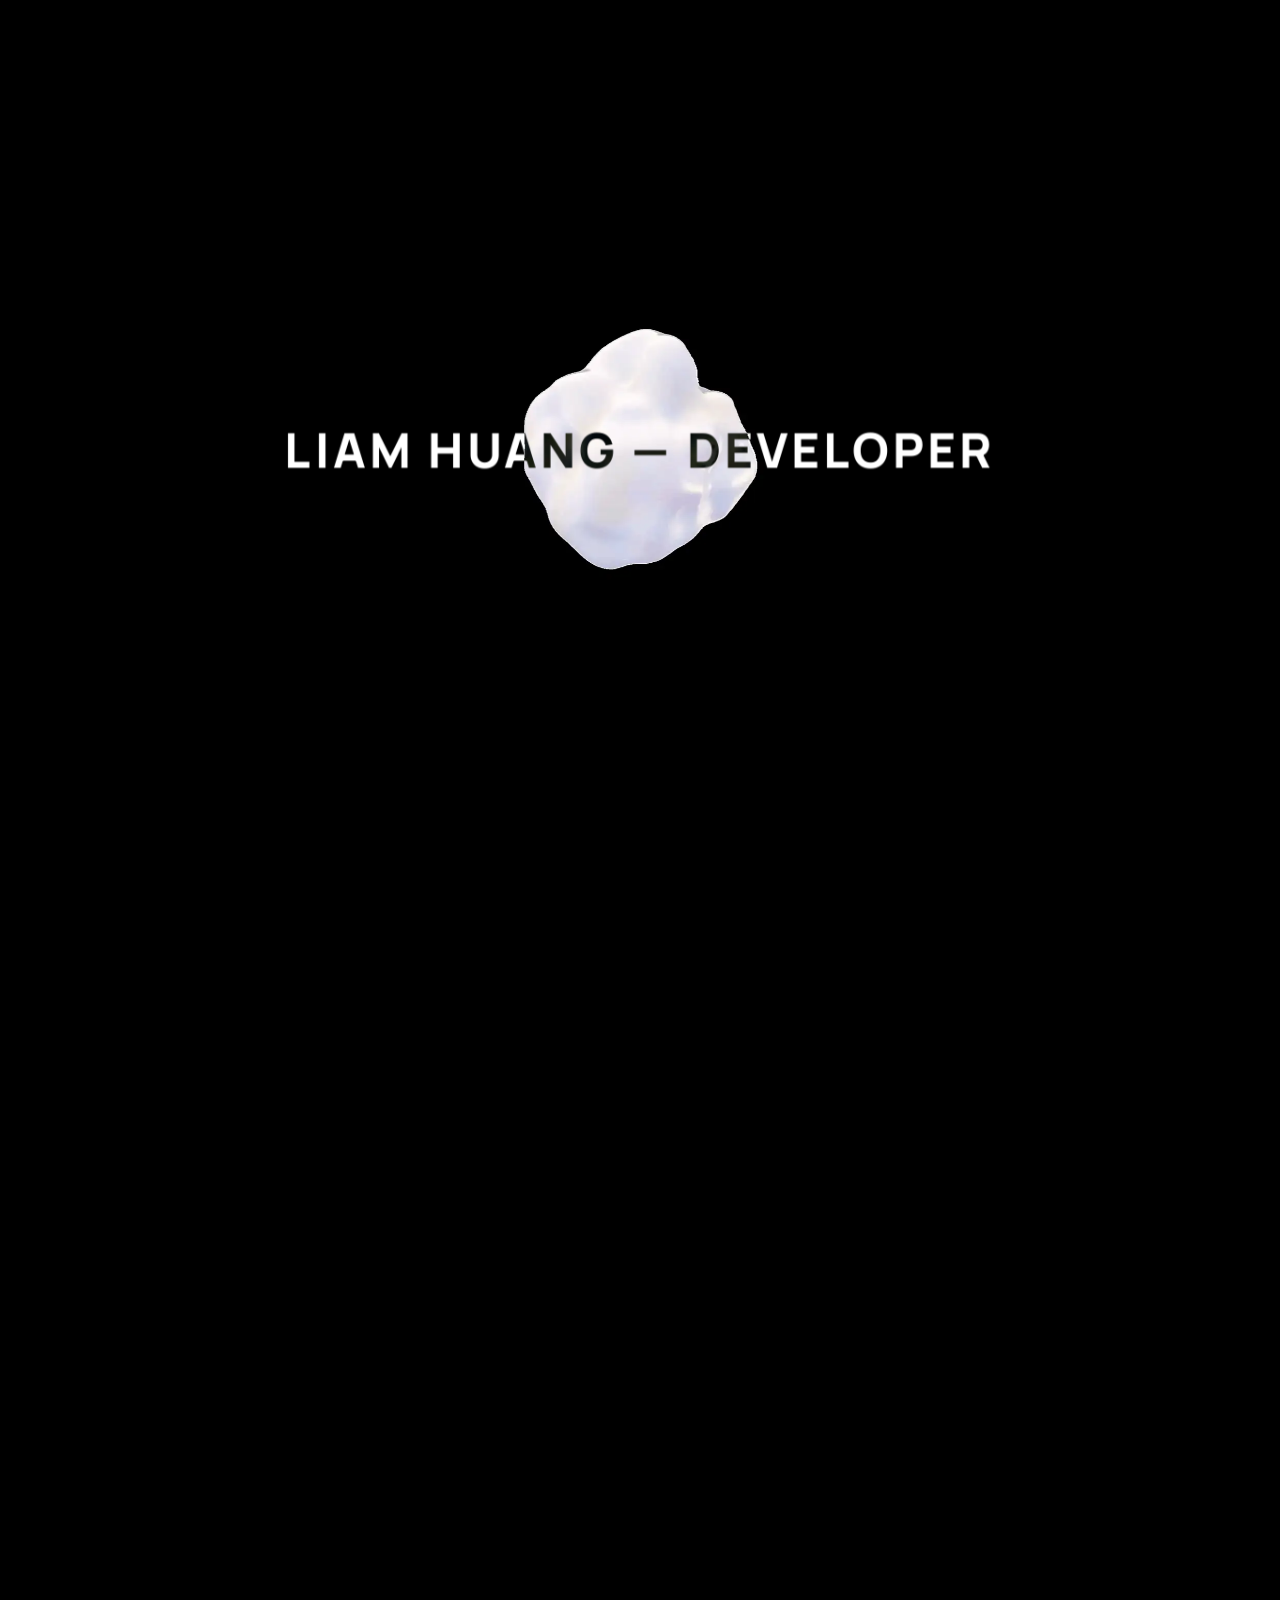
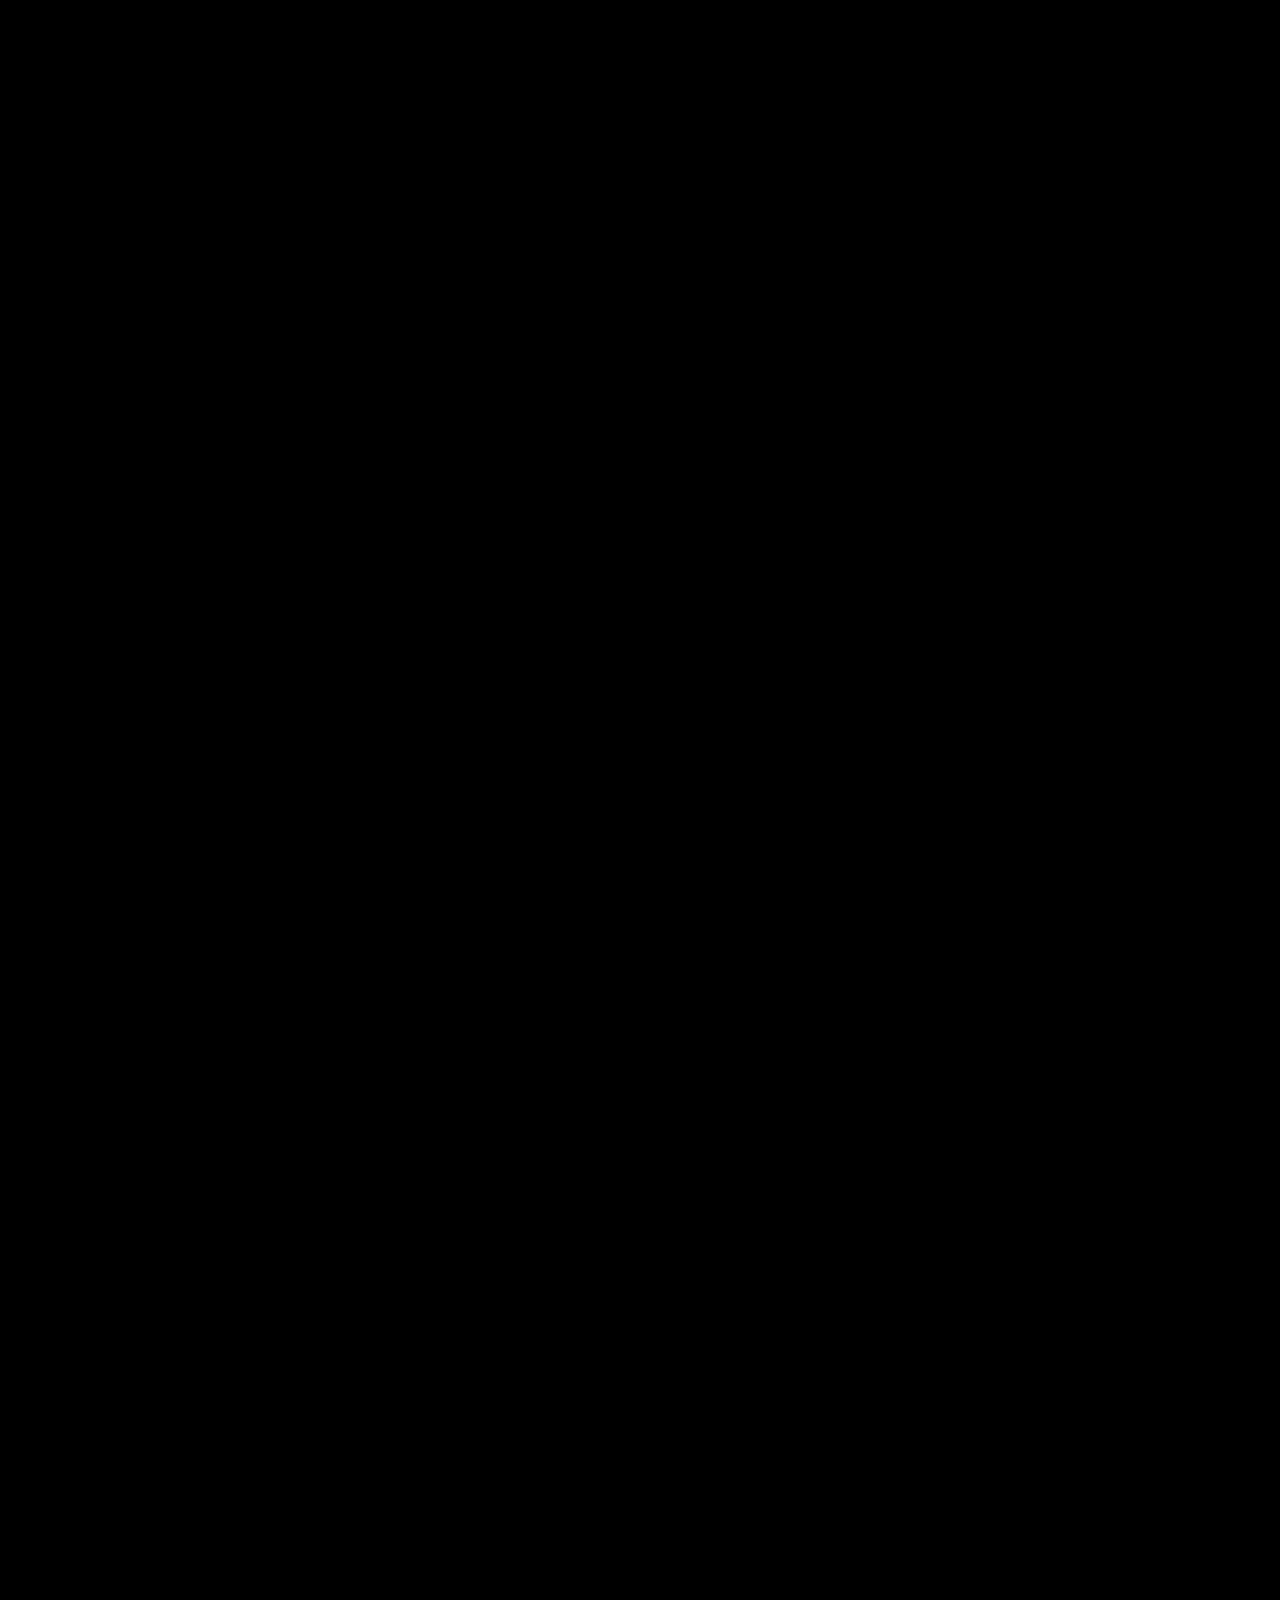
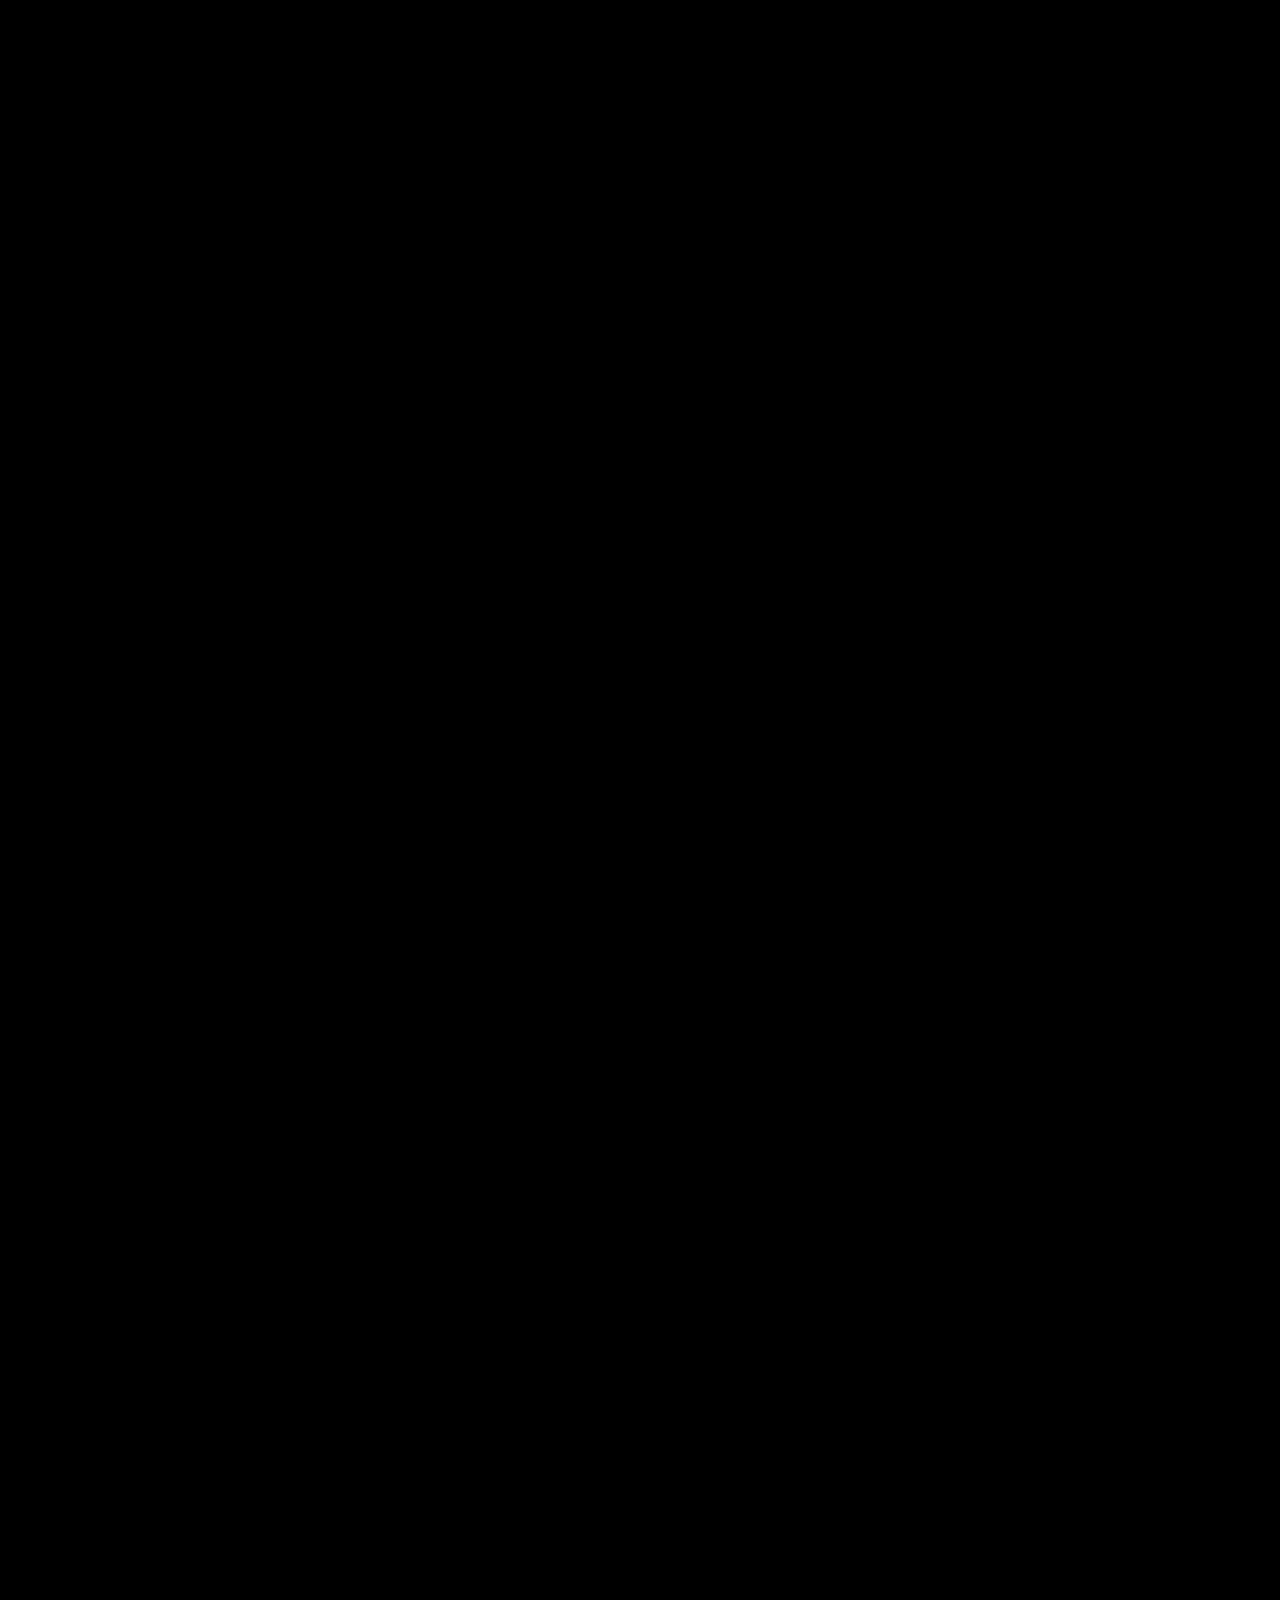
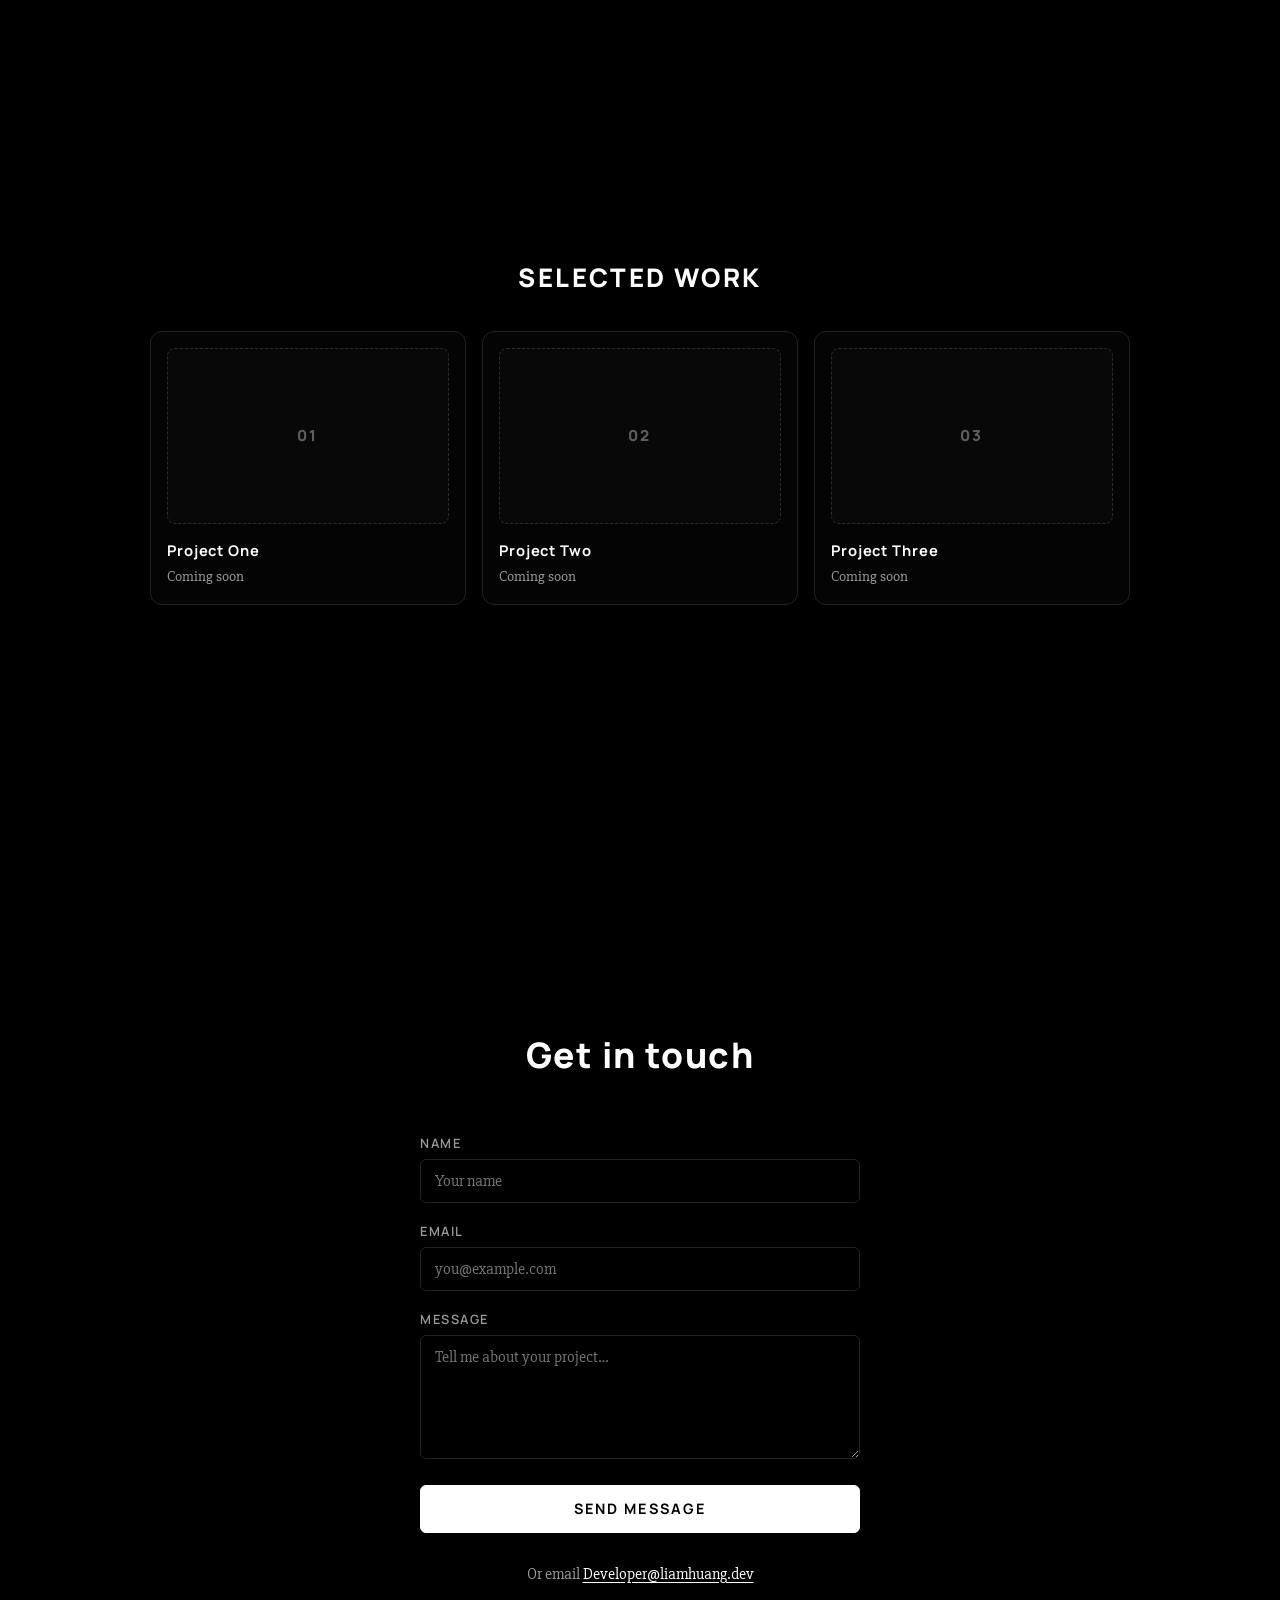
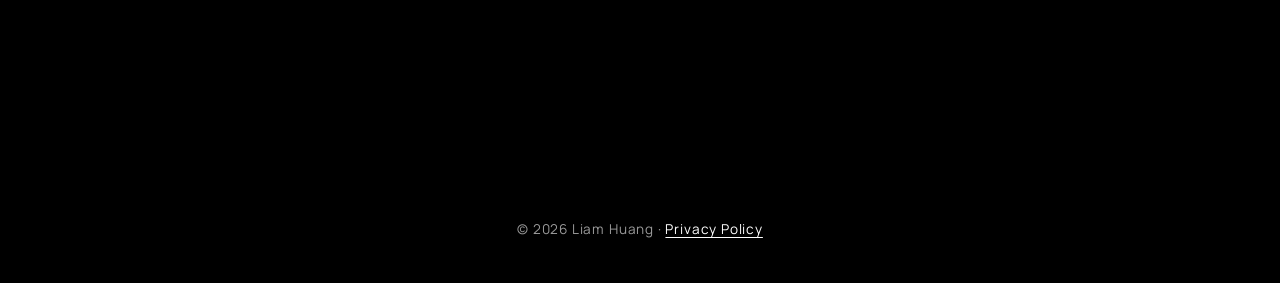
==== commit 57eb8026: "Version 2.2: UX Fixes" ====
--- a/index.html
+++ b/index.html
@@ -1 +1 @@
-<!DOCTYPE html><html lang="en"><head><meta charset="UTF-8"><meta name="viewport" content="width=device-width,initial-scale=1.0"><title>Liam Huang — Freelance Web Designer & Front-End Developer</title><meta name="description" content="Liam Huang is a freelance web designer and front-end developer crafting fast, minimal, high-performance websites. Explore selected work and get in touch."><meta property="og:title" content="Liam Huang — Freelance Web Designer"><meta property="og:description" content="Freelance web designer and front-end developer crafting fast, minimal, high-performance websites. Selected work and contact."><meta property="og:type" content="website"><link rel="preconnect" href="https://fonts.googleapis.com"><link rel="preconnect" href="https://fonts.gstatic.com" crossorigin><link href="https://fonts.googleapis.com/css2?family=Manrope:wght@400;600;700;800&family=Slabo+27px&display=swap" rel="stylesheet"><link rel="preload" href="blob/ezgif-frame-001_min_min.webp" as="image" fetchpriority="high"><link rel="stylesheet" href="style.css"><link rel="icon" href="images/favicon.png" type="image/png"><link rel="canonical" href="https://liamhuang.dev/"><meta name="theme-color" content="#000000"><meta property="og:url" content="https://liamhuang.dev/"><meta property="og:image" content="https://liamhuang.dev/images/og-image.png"><meta name="twitter:card" content="summary_large_image"><meta name="twitter:title" content="Liam Huang — Freelance Web Designer"><meta name="twitter:description" content="Freelance web designer and front-end developer crafting fast, minimal, high-performance websites."><meta name="twitter:image" content="https://liamhuang.dev/images/og-image.png"><script type="application/ld+json">{"@context":"https://schema.org","@type":"Person","name":"Liam Huang","jobTitle":"Freelance Web Designer & Front-End Developer","url":"https://liamhuang.dev/","email":"mailto:Developer@liamhuang.dev","image":"https://liamhuang.dev/images/og-image.png","description":"Freelance web designer building fast, minimal, high-performance websites with semantic HTML, CSS, and modern vanilla JavaScript.","knowsAbout":["HTML","CSS","JavaScript","Web performance","UI design"]}</script><noscript><style>.scene{position:relative;height:auto;overflow:visible}.blob-stage{display:none}.masthead{position:relative;height:auto;padding:16vh 1rem}.phrase-copy{position:static;opacity:1;transform:none;left:auto;right:auto;margin:2.5rem auto;max-width:60ch;text-align:center;font-size:1.2rem}.lead,.phrase{display:none}</style></noscript></head><body><div class="scene" aria-hidden="false"><div class="blob-stage" aria-hidden="true"><img id="blob-frame" src="blob/ezgif-frame-001_min_min.webp" alt="" width="1280" height="720" fetchpriority="high" draggable="false"></div><h1 class="masthead" id="masthead">LIAM HUANG — DEVELOPER</h1><p class="phrase-copy left" data-copy>I am a freelance web designer focused on building high-performance user interfaces. My work combines clean design principles with native web technologies to create fast, responsive websites.</p><p class="phrase-copy right" data-copy>I specialize in writing semantic HTML, structured CSS, and modern JavaScript. I avoid unnecessary frameworks to ensure that layout architecture remains lightweight and fully optimized for browser rendering pipelines.</p><p class="phrase-copy left" data-copy>My primary objective is to bridge the gap between complex visual design and fluid user interaction. Every digital interface I develop prioritizes pixel-perfect execution, intuitive navigation, and cross-browser compatibility.</p><p class="phrase-copy right" data-copy>I handle the entire frontend development process from layout prototyping to production-ready deployment. This includes optimizing existing website performance, modernizing older user interfaces, and ensuring stable frame rates during smooth animations.</p><p class="phrase-copy left" data-copy>I am currently available for freelance contracts, custom user interface design, and front-end development partnerships. Please reach out directly to discuss your specific project requirements, timeline, and technical goals.</p></div><main class="page"><div class="lead" aria-hidden="true"></div><section class="phrase left" data-phrase aria-hidden="true"></section><section class="phrase right" data-phrase aria-hidden="true"></section><section class="phrase left" data-phrase aria-hidden="true"></section><section class="phrase right" data-phrase aria-hidden="true"></section><section class="phrase left" data-phrase aria-hidden="true"></section><section class="contact" id="contact"><h2>Get in touch</h2><p class="form-thanks" id="form-thanks" hidden></p><form class="contact-form" id="contact-form" action="https://formsubmit.co/developer@liamhuang.dev" method="POST"><input type="text" name="_honey" class="hidden-field" tabindex="-1" autocomplete="off" aria-hidden="true"><input type="hidden" name="_subject" value="New message from liamhuang.dev"><input type="hidden" name="_captcha" value="false"><label for="name">Name</label><input type="text" id="name" name="name" required autocomplete="name" placeholder="Your name"><label for="email">Email</label><input type="email" id="email" name="email" required autocomplete="email" placeholder="you@example.com"><label for="message">Message</label><textarea id="message" name="message" rows="5" required placeholder="Tell me about your project…"></textarea><button type="submit">Send message</button></form><p class="alt-email">Or email <a href="mailto:Developer@liamhuang.dev">Developer@liamhuang.dev</a></p></section></main><footer class="footer"><p>&copy; 2026 Liam Huang &middot; <a href="privacy.html">Privacy Policy</a></p></footer><script src="script.js" defer></script></body></html>+<!DOCTYPE html><html lang="en"><head><meta charset="UTF-8"><meta name="viewport" content="width=device-width,initial-scale=1.0"><title>Liam Huang — Freelance Web Designer & Front-End Developer</title><meta name="description" content="Liam Huang is a freelance web designer and front-end developer crafting fast, minimal, high-performance websites. Explore selected work and get in touch."><meta property="og:title" content="Liam Huang — Freelance Web Designer"><meta property="og:description" content="Freelance web designer and front-end developer crafting fast, minimal, high-performance websites. Selected work and contact."><meta property="og:type" content="website"><meta property="og:site_name" content="Liam Huang"><meta property="og:locale" content="en_US"><link rel="preconnect" href="https://fonts.googleapis.com"><link rel="preconnect" href="https://fonts.gstatic.com" crossorigin><link href="https://fonts.googleapis.com/css2?family=Manrope:wght@400;600;700;800&family=Slabo+27px&display=swap" rel="stylesheet"><link rel="preload" href="blob/ezgif-frame-001_min_min.webp" as="image" fetchpriority="high"><link rel="stylesheet" href="style.css"><link rel="icon" href="images/favicon.png" type="image/png" sizes="32x32"><link rel="apple-touch-icon" href="images/favicon.png"><link rel="canonical" href="https://liamhuang.dev/"><meta name="theme-color" content="#000000"><meta property="og:url" content="https://liamhuang.dev/"><meta property="og:image" content="https://liamhuang.dev/images/og-image.png"><meta property="og:image:width" content="1200"><meta property="og:image:height" content="630"><meta property="og:image:alt" content="Liam Huang — Freelance Web Designer & Front-End Developer"><meta property="og:image:type" content="image/png"><meta name="twitter:card" content="summary_large_image"><meta name="twitter:title" content="Liam Huang — Freelance Web Designer"><meta name="twitter:description" content="Freelance web designer and front-end developer crafting fast, minimal, high-performance websites."><meta name="twitter:image" content="https://liamhuang.dev/images/og-image.png"><meta name="twitter:image:alt" content="Liam Huang — Freelance Web Designer & Front-End Developer"><script type="application/ld+json">{"@context":"https://schema.org","@type":"Person","name":"Liam Huang","jobTitle":"Freelance Web Designer & Front-End Developer","url":"https://liamhuang.dev/","email":"mailto:Developer@liamhuang.dev","image":"https://liamhuang.dev/images/og-image.png","description":"Freelance web designer building fast, minimal, high-performance websites with semantic HTML, CSS, and modern vanilla JavaScript.","knowsAbout":["HTML","CSS","JavaScript","Web performance","UI design"]}</script><noscript><style>.scene{position:relative;height:auto;overflow:visible}.blob-stage{display:none}.masthead{position:relative;height:auto;padding:16vh 1rem}.phrase-copy{position:static;opacity:1;transform:none;left:auto;right:auto;margin:2.5rem auto;max-width:60ch;text-align:center;font-size:1.2rem}.lead,.phrase{display:none}</style></noscript></head><body><div class="scene" aria-hidden="false"><div class="blob-stage" aria-hidden="true"><img id="blob-frame-a" class="blob-frame is-active" src="blob/ezgif-frame-001_min_min.webp" alt="" width="1280" height="720" fetchpriority="high" decoding="async" draggable="false"><img id="blob-frame-b" class="blob-frame" src="blob/ezgif-frame-001_min_min.webp" alt="" width="1280" height="720" decoding="async" draggable="false" aria-hidden="true"></div><h1 class="masthead" id="masthead">LIAM HUANG — DEVELOPER</h1><p class="phrase-copy left" data-copy>I am a freelance web designer focused on building high-performance user interfaces. My work combines clean design principles with native web technologies to create fast, responsive websites.</p><p class="phrase-copy right" data-copy>I specialize in writing semantic HTML, structured CSS, and modern JavaScript. I avoid unnecessary frameworks to ensure that layout architecture remains lightweight and fully optimized for browser rendering pipelines.</p><p class="phrase-copy left" data-copy>My primary objective is to bridge the gap between complex visual design and fluid user interaction. Every digital interface I develop prioritizes pixel-perfect execution, intuitive navigation, and cross-browser compatibility.</p><p class="phrase-copy right" data-copy>I handle the entire frontend development process from layout prototyping to production-ready deployment. This includes optimizing existing website performance, modernizing older user interfaces, and ensuring stable frame rates during smooth animations.</p><p class="phrase-copy left" data-copy>I am currently available for freelance contracts, custom user interface design, and front-end development partnerships. Please reach out directly to discuss your specific project requirements, timeline, and technical goals.</p></div><main class="page"><div class="lead" aria-hidden="true"></div><section class="phrase left" data-phrase aria-hidden="true"></section><section class="phrase right" data-phrase aria-hidden="true"></section><section class="phrase left" data-phrase aria-hidden="true"></section><section class="phrase right" data-phrase aria-hidden="true"></section><section class="phrase left" data-phrase aria-hidden="true"></section><section class="work" id="work" aria-labelledby="work-title"><div class="work-inner"><h2 id="work-title">Selected work</h2><div class="work-grid" role="list"><article class="work-card" role="listitem" aria-label="Project one — coming soon"><div class="work-thumb" aria-hidden="true"><span>01</span></div><h3>Project One</h3><p>Coming soon</p></article><article class="work-card" role="listitem" aria-label="Project two — coming soon"><div class="work-thumb" aria-hidden="true"><span>02</span></div><h3>Project Two</h3><p>Coming soon</p></article><article class="work-card" role="listitem" aria-label="Project three — coming soon"><div class="work-thumb" aria-hidden="true"><span>03</span></div><h3>Project Three</h3><p>Coming soon</p></article></div></div></section><section class="contact" id="contact"><h2>Get in touch</h2><p class="form-thanks" id="form-thanks" hidden></p><form class="contact-form" id="contact-form" action="https://formsubmit.co/developer@liamhuang.dev" method="POST"><input type="text" name="_honey" class="hidden-field" tabindex="-1" autocomplete="off" aria-hidden="true"><input type="hidden" name="_subject" value="New message from liamhuang.dev"><input type="hidden" name="_captcha" value="false"><label for="name">Name</label><input type="text" id="name" name="name" required autocomplete="name" placeholder="Your name"><label for="email">Email</label><input type="email" id="email" name="email" required autocomplete="email" placeholder="you@example.com"><label for="message">Message</label><textarea id="message" name="message" rows="5" required placeholder="Tell me about your project…"></textarea><button type="submit">Send message</button></form><p class="alt-email">Or email <a href="mailto:Developer@liamhuang.dev">Developer@liamhuang.dev</a></p></section></main><footer class="footer"><p>&copy; 2026 Liam Huang &middot; <a href="privacy.html">Privacy Policy</a></p></footer><script src="script.js" defer></script></body></html>
--- a/style.css
+++ b/style.css
@@ -1 +1 @@
-:root{color-scheme:dark;--bg:#000;--ink:#fff;--ink-soft:#9a9a9a;--line:#222;--font-head:"Manrope",sans-serif;--font-body:"Slabo 27px",serif}*{margin:0;padding:0;box-sizing:border-box}html{scroll-behavior:auto;background:var(--bg)}body{background:var(--bg);color:var(--ink);font-family:var(--font-body);font-size:18px;line-height:1.6;-webkit-font-smoothing:antialiased;overflow-x:clip}::selection{background:var(--ink);color:var(--bg)}.scene{position:fixed;inset:0;z-index:10;pointer-events:none;overflow:hidden}.scene img,.scene h1,.scene p{user-select:none}.blob-stage{position:absolute;inset:0;display:flex;align-items:center;justify-content:center;will-change:transform}.blob-stage img{width:min(85vmin,660px);height:auto;aspect-ratio:1280/720;-webkit-user-drag:none}.masthead{position:absolute;top:0;left:0;right:0;height:100vh;height:100dvh;display:flex;align-items:center;justify-content:center;will-change:transform;mix-blend-mode:difference;font-family:var(--font-head);font-weight:800;font-size:clamp(1.5rem,4.2vw,3.2rem);letter-spacing:.08em;text-align:center;color:var(--ink);padding:0 1rem;white-space:nowrap}.phrase-copy{position:absolute;top:50%;transform:translateY(-50%);max-width:30ch;font-family:var(--font-body);font-size:clamp(1.1rem,1.8vw,1.5rem);line-height:1.5;opacity:0;transition:opacity .3s ease;mix-blend-mode:difference}.phrase-copy.left{left:8vw;text-align:left}.phrase-copy.right{right:8vw;text-align:right}.phrase-copy.is-visible{opacity:1}.page{position:relative;z-index:1}.lead{height:90vh}.phrase{height:80vh}.contact{min-height:100vh;min-height:100dvh;display:flex;flex-direction:column;align-items:center;justify-content:center;padding:14vh 6vw 10vh}.contact-form,.alt-email{width:min(440px,100%)}.contact h2{font-family:var(--font-head);font-weight:800;font-size:clamp(1.5rem,3vw,2.2rem);letter-spacing:.04em;text-align:center;margin-bottom:2rem}.contact-form{display:flex;flex-direction:column}.contact-form label{font-family:var(--font-head);font-weight:600;font-size:.8rem;letter-spacing:.12em;text-transform:uppercase;color:var(--ink-soft);margin:1.1rem 0 .35rem}.contact-form input,.contact-form textarea{font-family:var(--font-body);font-size:1rem;color:var(--ink);background:transparent;border:1px solid var(--line);border-radius:6px;padding:.7rem .9rem;outline:none;resize:vertical;transition:border-color .2s ease}.contact-form input:focus,.contact-form textarea:focus{border-color:var(--ink)}.contact-form button{margin-top:1.6rem;padding:.85rem 1rem;font-family:var(--font-head);font-weight:700;font-size:.9rem;letter-spacing:.14em;text-transform:uppercase;color:var(--bg);background:var(--ink);border:1px solid var(--ink);border-radius:6px;cursor:pointer;transition:opacity .2s ease}.contact-form button:hover{opacity:.8}.contact-form button[disabled]{opacity:.6;cursor:progress}.form-thanks{margin-top:1.6rem;text-align:center;font-family:var(--font-head);font-weight:600;letter-spacing:.04em;color:var(--ink)}.hidden-field{position:absolute;left:-9999px;width:1px;height:1px;opacity:0}.alt-email{margin-top:1.8rem;text-align:center;font-size:1rem;color:var(--ink-soft)}.alt-email a{color:var(--ink);text-decoration:underline;text-underline-offset:3px}.footer{position:relative;z-index:1;border-top:1px solid var(--line);padding:2rem 6vw;text-align:center;font-family:var(--font-head);font-size:.85rem;letter-spacing:.06em;color:var(--ink-soft)}.footer a{color:var(--ink);text-decoration:underline;text-underline-offset:3px}.policy{max-width:640px;margin:0 auto;padding:18vh 6vw 10vh}.policy h1{font-family:var(--font-head);font-weight:800;font-size:clamp(1.4rem,3vw,2rem);letter-spacing:.08em;margin-bottom:2rem}.policy p{margin-bottom:1.1rem;color:var(--ink-soft)}.policy a{color:var(--ink);text-decoration:underline;text-underline-offset:3px}@media (max-width:768px){.phrase-copy{top:auto;bottom:14vh;left:7vw;right:7vw;transform:none;max-width:none;text-align:center;font-size:1.15rem}.phrase-copy.left,.phrase-copy.right{left:7vw;right:7vw;text-align:center}.blob-stage img{width:100vmin}}@media (prefers-reduced-motion:reduce){.phrase-copy{transition:none}}+:root{color-scheme:dark;--bg:#000;--ink:#fff;--ink-soft:#9a9a9a;--line:#222;--font-head:"Manrope",sans-serif;--font-body:"Slabo 27px",serif}*{margin:0;padding:0;box-sizing:border-box}html{scroll-behavior:auto;background:var(--bg)}body{background:var(--bg);color:var(--ink);font-family:var(--font-body);font-size:18px;line-height:1.6;-webkit-font-smoothing:antialiased;overflow-x:clip}::selection{background:var(--ink);color:var(--bg)}.scene{position:fixed;inset:0;z-index:10;pointer-events:none;overflow:hidden}.scene img,.scene h1,.scene p{user-select:none}.blob-stage{position:absolute;inset:0;display:flex;align-items:center;justify-content:center;will-change:transform}.blob-stage img{width:min(85vmin,660px);height:auto;aspect-ratio:1280/720;-webkit-user-drag:none}.blob-frame{position:absolute;left:50%;top:50%;transform:translate(-50%,-50%);max-width:min(85vmin,660px);width:min(85vmin,660px);opacity:0;transition:opacity 120ms ease;will-change:opacity}.blob-frame.is-active{opacity:1}.masthead{position:absolute;top:0;left:0;right:0;height:100vh;height:100dvh;display:flex;align-items:center;justify-content:center;will-change:transform;mix-blend-mode:difference;font-family:var(--font-head);font-weight:800;font-size:clamp(1.5rem,4.2vw,3.2rem);letter-spacing:.08em;text-align:center;color:var(--ink);padding:0 1rem;white-space:nowrap}.phrase-copy{position:absolute;top:50%;transform:translateY(-50%);max-width:30ch;font-family:var(--font-body);font-size:clamp(1.1rem,1.8vw,1.5rem);line-height:1.5;opacity:0;transition:opacity .3s ease;mix-blend-mode:difference}.phrase-copy.left{left:8vw;text-align:left}.phrase-copy.right{right:8vw;text-align:right}.phrase-copy.is-visible{opacity:1}.page{position:relative;z-index:1}.lead{height:90vh}.phrase{height:80vh}.work{position:relative;z-index:1;padding:12vh 6vw 10vh;background:var(--bg);margin-top:60vh;margin-bottom:16vh}.work-inner{max-width:980px;margin:0 auto}.work h2{font-family:var(--font-head);font-weight:800;font-size:clamp(1.15rem,2.2vw,1.6rem);letter-spacing:.1em;text-transform:uppercase;color:var(--ink);text-align:center;margin-bottom:2rem}.work-grid{display:grid;grid-template-columns:repeat(3,1fr);gap:1rem}.work-card{border:1px solid var(--line);border-radius:12px;padding:1rem;background:rgba(255,255,255,.015)}.work-thumb{aspect-ratio:16/10;border-radius:8px;border:1px dashed rgba(255,255,255,.14);display:flex;align-items:center;justify-content:center;background:rgba(255,255,255,.02);margin-bottom:.9rem}.work-thumb span{font-family:var(--font-head);font-weight:800;letter-spacing:.14em;color:rgba(255,255,255,.35);font-size:.95rem}.work-card h3{font-family:var(--font-head);font-weight:700;font-size:.92rem;letter-spacing:.06em;color:var(--ink);margin-bottom:.15rem}.work-card p{font-size:.92rem;color:var(--ink-soft)}.contact{min-height:100vh;min-height:100dvh;display:flex;flex-direction:column;align-items:center;justify-content:center;padding:16vh 6vw 12vh;margin-bottom:5vh}.contact-form,.alt-email{width:min(440px,100%)}.contact h2{font-family:var(--font-head);font-weight:800;font-size:clamp(1.5rem,3vw,2.2rem);letter-spacing:.04em;text-align:center;margin-bottom:2rem}.contact-form{display:flex;flex-direction:column}.contact-form label{font-family:var(--font-head);font-weight:600;font-size:.8rem;letter-spacing:.12em;text-transform:uppercase;color:var(--ink-soft);margin:1.1rem 0 .35rem}.contact-form input,.contact-form textarea{font-family:var(--font-body);font-size:1rem;color:var(--ink);background:transparent;border:1px solid var(--line);border-radius:6px;padding:.7rem .9rem;outline:none;resize:vertical;transition:border-color .2s ease}.contact-form input:focus,.contact-form textarea:focus{border-color:var(--ink)}.contact-form button{margin-top:1.6rem;padding:.85rem 1rem;font-family:var(--font-head);font-weight:700;font-size:.9rem;letter-spacing:.14em;text-transform:uppercase;color:var(--bg);background:var(--ink);border:1px solid var(--ink);border-radius:6px;cursor:pointer;transition:opacity .2s ease}.contact-form button:hover{opacity:.8}.contact-form button[disabled]{opacity:.6;cursor:progress}.form-thanks{margin-top:1.6rem;text-align:center;font-family:var(--font-head);font-weight:600;letter-spacing:.04em;color:var(--ink)}.hidden-field{position:absolute;left:-9999px;width:1px;height:1px;opacity:0}.alt-email{margin-top:1.8rem;text-align:center;font-size:1rem;color:var(--ink-soft)}.alt-email a{color:var(--ink);text-decoration:underline;text-underline-offset:3px}.footer{position:relative;z-index:1;border-top:none;padding:2.2rem 6vw 2.6rem;text-align:center;font-family:var(--font-head);font-size:.85rem;letter-spacing:.06em;color:var(--ink-soft)}.footer a{color:var(--ink);text-decoration:underline;text-underline-offset:3px}.policy{max-width:640px;margin:0 auto;padding:18vh 6vw 10vh}.policy h1{font-family:var(--font-head);font-weight:800;font-size:clamp(1.4rem,3vw,2rem);letter-spacing:.08em;margin-bottom:2rem}.policy p{margin-bottom:1.1rem;color:var(--ink-soft)}.policy a{color:var(--ink);text-decoration:underline;text-underline-offset:3px}@media (max-width:900px){.work-grid{grid-template-columns:1fr;gap:.9rem}.work{padding:10vh 6vw 8vh;margin-top:50vh;margin-bottom:10vh}.contact{padding:12vh 6vw 10vh}}@media (max-width:768px){html{-webkit-text-size-adjust:100%}body{overscroll-behavior-y:auto;-webkit-tap-highlight-color:transparent}.lead{height:58vh;height:58dvh}.phrase{height:46vh;height:46dvh}.work{margin-top:42vh;margin-bottom:6vh;padding:8vh 6vw 6vh}.contact{padding:12vh 6vw 10vh}.masthead{font-size:clamp(1.65rem,6.8vw,2.45rem);letter-spacing:.06em;padding:0 max(1rem,env(safe-area-inset-right)) 0 max(1rem,env(safe-area-inset-left))}.phrase-copy,.phrase-copy.left,.phrase-copy.right{top:auto;bottom:max(11vh,calc(env(safe-area-inset-bottom) + 8vh));left:max(6vw,env(safe-area-inset-left));right:max(6vw,env(safe-area-inset-right));transform:none;max-width:none;text-align:center;font-size:.98rem;line-height:1.55}.blob-stage img{width:min(92vw,520px)}.blob-frame{width:min(92vw,520px);max-width:min(92vw,520px);transform:translate(-50%,-50%)}}@media (max-width:400px){.masthead{white-space:normal;text-wrap:balance;line-height:1.15;max-width:92vw;margin:0 auto}}@media (prefers-reduced-motion:reduce){.phrase-copy{transition:none}.blob-frame{transition:none}}
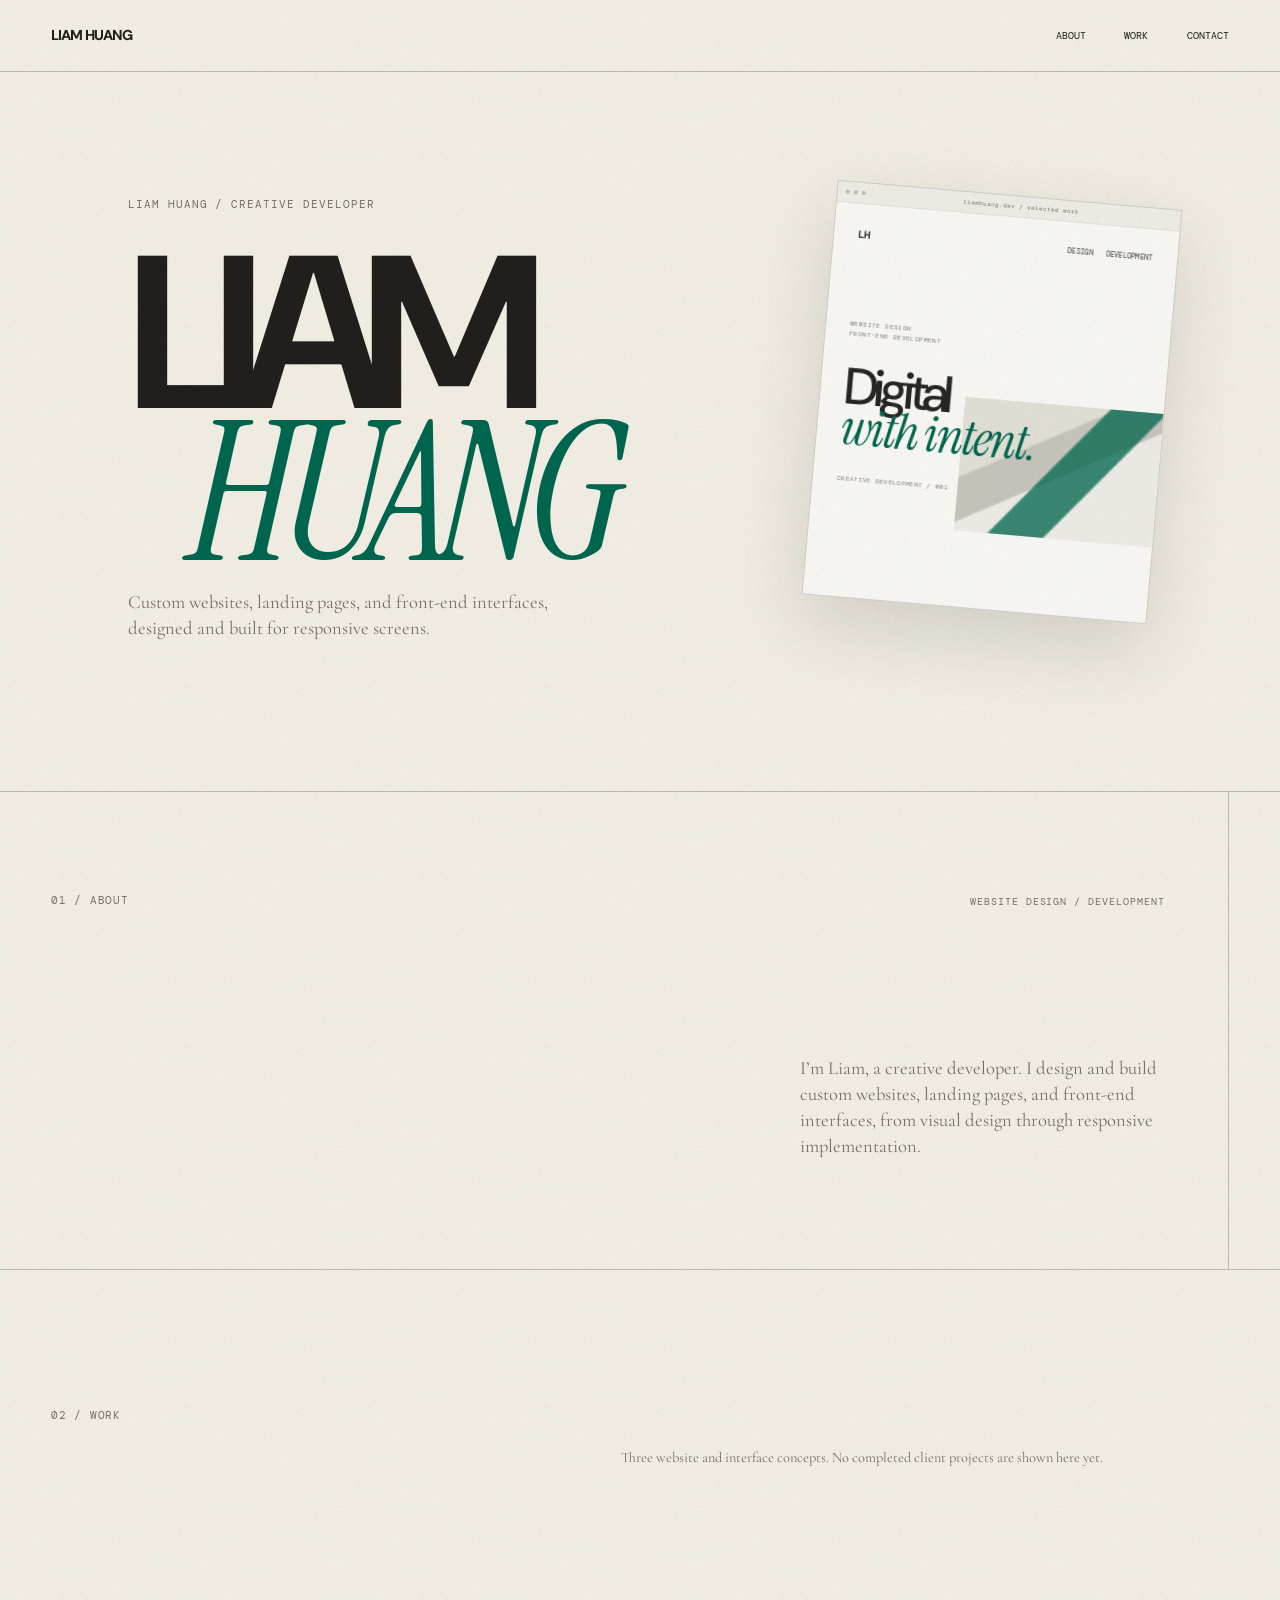
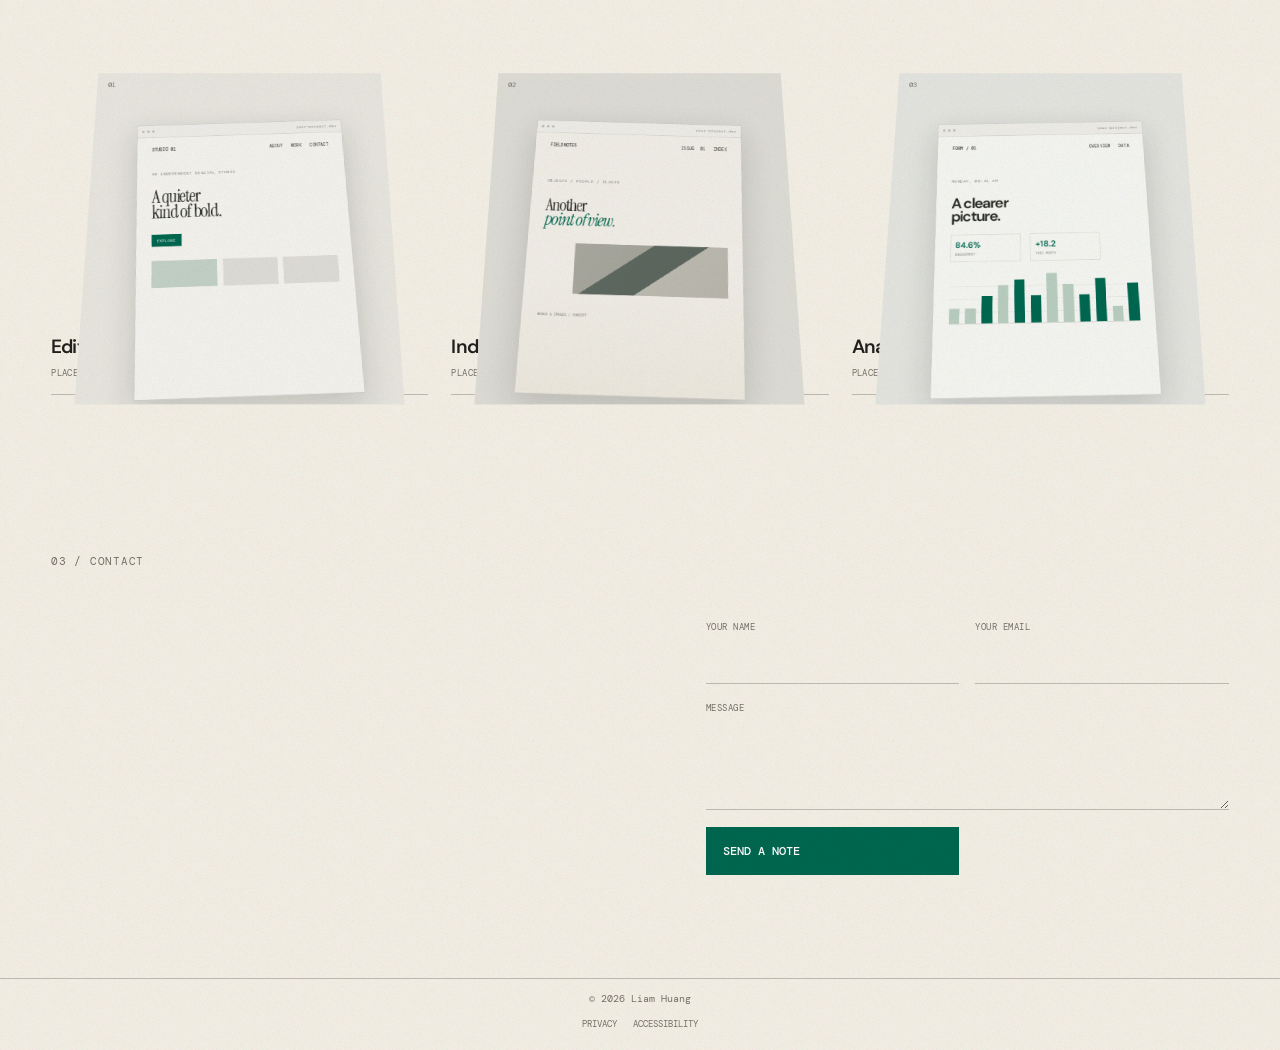
==== commit ae7690ce: "redo" ====
--- a/index.html
+++ b/index.html
@@ -1 +1,136 @@
-<!DOCTYPE html><html lang="en"><head><meta charset="UTF-8"><meta name="viewport" content="width=device-width,initial-scale=1.0"><title>Liam Huang — Freelance Web Designer & Front-End Developer</title><meta name="description" content="Liam Huang is a freelance web designer and front-end developer crafting fast, minimal, high-performance websites. Explore selected work and get in touch."><meta property="og:title" content="Liam Huang — Freelance Web Designer"><meta property="og:description" content="Freelance web designer and front-end developer crafting fast, minimal, high-performance websites. Selected work and contact."><meta property="og:type" content="website"><meta property="og:site_name" content="Liam Huang"><meta property="og:locale" content="en_US"><link rel="preconnect" href="https://fonts.googleapis.com"><link rel="preconnect" href="https://fonts.gstatic.com" crossorigin><link href="https://fonts.googleapis.com/css2?family=Manrope:wght@400;600;700;800&family=Slabo+27px&display=swap" rel="stylesheet"><link rel="preload" href="blob/ezgif-frame-001_min_min.webp" as="image" fetchpriority="high"><link rel="stylesheet" href="style.css"><link rel="icon" href="images/favicon.png" type="image/png" sizes="32x32"><link rel="apple-touch-icon" href="images/favicon.png"><link rel="canonical" href="https://liamhuang.dev/"><meta name="theme-color" content="#000000"><meta property="og:url" content="https://liamhuang.dev/"><meta property="og:image" content="https://liamhuang.dev/images/og-image.png"><meta property="og:image:width" content="1200"><meta property="og:image:height" content="630"><meta property="og:image:alt" content="Liam Huang — Freelance Web Designer & Front-End Developer"><meta property="og:image:type" content="image/png"><meta name="twitter:card" content="summary_large_image"><meta name="twitter:title" content="Liam Huang — Freelance Web Designer"><meta name="twitter:description" content="Freelance web designer and front-end developer crafting fast, minimal, high-performance websites."><meta name="twitter:image" content="https://liamhuang.dev/images/og-image.png"><meta name="twitter:image:alt" content="Liam Huang — Freelance Web Designer & Front-End Developer"><script type="application/ld+json">{"@context":"https://schema.org","@type":"Person","name":"Liam Huang","jobTitle":"Freelance Web Designer & Front-End Developer","url":"https://liamhuang.dev/","email":"mailto:Developer@liamhuang.dev","image":"https://liamhuang.dev/images/og-image.png","description":"Freelance web designer building fast, minimal, high-performance websites with semantic HTML, CSS, and modern vanilla JavaScript.","knowsAbout":["HTML","CSS","JavaScript","Web performance","UI design"]}</script><noscript><style>.scene{position:relative;height:auto;overflow:visible}.blob-stage{display:none}.masthead{position:relative;height:auto;padding:16vh 1rem}.phrase-copy{position:static;opacity:1;transform:none;left:auto;right:auto;margin:2.5rem auto;max-width:60ch;text-align:center;font-size:1.2rem}.lead,.phrase{display:none}</style></noscript></head><body><div class="scene" aria-hidden="false"><div class="blob-stage" aria-hidden="true"><img id="blob-frame-a" class="blob-frame is-active" src="blob/ezgif-frame-001_min_min.webp" alt="" width="1280" height="720" fetchpriority="high" decoding="async" draggable="false"><img id="blob-frame-b" class="blob-frame" src="blob/ezgif-frame-001_min_min.webp" alt="" width="1280" height="720" decoding="async" draggable="false" aria-hidden="true"></div><h1 class="masthead" id="masthead">LIAM HUANG — DEVELOPER</h1><p class="phrase-copy left" data-copy>I am a freelance web designer focused on building high-performance user interfaces. My work combines clean design principles with native web technologies to create fast, responsive websites.</p><p class="phrase-copy right" data-copy>I specialize in writing semantic HTML, structured CSS, and modern JavaScript. I avoid unnecessary frameworks to ensure that layout architecture remains lightweight and fully optimized for browser rendering pipelines.</p><p class="phrase-copy left" data-copy>My primary objective is to bridge the gap between complex visual design and fluid user interaction. Every digital interface I develop prioritizes pixel-perfect execution, intuitive navigation, and cross-browser compatibility.</p><p class="phrase-copy right" data-copy>I handle the entire frontend development process from layout prototyping to production-ready deployment. This includes optimizing existing website performance, modernizing older user interfaces, and ensuring stable frame rates during smooth animations.</p><p class="phrase-copy left" data-copy>I am currently available for freelance contracts, custom user interface design, and front-end development partnerships. Please reach out directly to discuss your specific project requirements, timeline, and technical goals.</p></div><main class="page"><div class="lead" aria-hidden="true"></div><section class="phrase left" data-phrase aria-hidden="true"></section><section class="phrase right" data-phrase aria-hidden="true"></section><section class="phrase left" data-phrase aria-hidden="true"></section><section class="phrase right" data-phrase aria-hidden="true"></section><section class="phrase left" data-phrase aria-hidden="true"></section><section class="work" id="work" aria-labelledby="work-title"><div class="work-inner"><h2 id="work-title">Selected work</h2><div class="work-grid" role="list"><article class="work-card" role="listitem" aria-label="Project one — coming soon"><div class="work-thumb" aria-hidden="true"><span>01</span></div><h3>Project One</h3><p>Coming soon</p></article><article class="work-card" role="listitem" aria-label="Project two — coming soon"><div class="work-thumb" aria-hidden="true"><span>02</span></div><h3>Project Two</h3><p>Coming soon</p></article><article class="work-card" role="listitem" aria-label="Project three — coming soon"><div class="work-thumb" aria-hidden="true"><span>03</span></div><h3>Project Three</h3><p>Coming soon</p></article></div></div></section><section class="contact" id="contact"><h2>Get in touch</h2><p class="form-thanks" id="form-thanks" hidden></p><form class="contact-form" id="contact-form" action="https://formsubmit.co/developer@liamhuang.dev" method="POST"><input type="text" name="_honey" class="hidden-field" tabindex="-1" autocomplete="off" aria-hidden="true"><input type="hidden" name="_subject" value="New message from liamhuang.dev"><input type="hidden" name="_captcha" value="false"><label for="name">Name</label><input type="text" id="name" name="name" required autocomplete="name" placeholder="Your name"><label for="email">Email</label><input type="email" id="email" name="email" required autocomplete="email" placeholder="you@example.com"><label for="message">Message</label><textarea id="message" name="message" rows="5" required placeholder="Tell me about your project…"></textarea><button type="submit">Send message</button></form><p class="alt-email">Or email <a href="mailto:Developer@liamhuang.dev">Developer@liamhuang.dev</a></p></section></main><footer class="footer"><p>&copy; 2026 Liam Huang &middot; <a href="privacy.html">Privacy Policy</a></p></footer><script src="script.js" defer></script></body></html>
+<!doctype html>
+<html lang="en">
+  <head>
+    <meta charset="utf-8" />
+    <meta name="viewport" content="width=device-width, initial-scale=1" />
+    <meta name="theme-color" content="#f4f0e6" />
+    <meta name="description" content="Liam Huang designs custom websites, responsive landing pages, and interactive front-end interfaces." />
+    <meta name="author" content="Liam Huang" />
+    <meta property="og:title" content="Liam Huang | Creative Developer" />
+    <meta property="og:description" content="Custom websites, responsive landing pages, and interactive front-end development by Liam Huang." />
+    <meta property="og:url" content="https://liamhuang.dev" />
+    <meta property="og:type" content="website" />
+    <link rel="canonical" href="https://liamhuang.dev" />
+    <title>Liam Huang | Creative Developer</title>
+    <link rel="preconnect" href="https://fonts.googleapis.com" />
+    <link rel="preconnect" href="https://fonts.gstatic.com" crossorigin />
+    <link href="https://fonts.googleapis.com/css2?family=Cormorant+Garamond:wght@400;500;600&family=DM+Mono:wght@400;500&family=DM+Sans:wght@400;500;600;700;800&family=Instrument+Serif:ital@0;1&display=swap" rel="stylesheet" />
+    <link rel="stylesheet" href="styles.css" />
+    <script src="script.js" defer></script>
+  </head>
+  <body>
+    <a class="skip-link" href="#main">Skip to content</a>
+    <header class="site-header">
+      <a class="wordmark" href="#top" aria-label="Liam Huang, home">Liam Huang</a>
+      <nav aria-label="Main navigation">
+        <a href="#about">About</a>
+        <a href="#work">Work</a>
+        <a href="#contact">Contact</a>
+      </nav>
+    </header>
+
+    <main id="main">
+      <section class="hero" id="top" aria-labelledby="hero-title">
+        <p class="hero-index-label">LIAM HUANG / CREATIVE DEVELOPER</p>
+        <h1 id="hero-title"><span class="hero-line">Liam</span><span class="hero-line hero-last">Huang</span></h1>
+        <p class="hero-intro">Custom websites, landing pages, and front-end interfaces, designed and built for responsive screens.</p>
+        <aside class="hero-visual" aria-hidden="true">
+          <div class="hero-window">
+            <div class="hero-windowbar"><i></i><i></i><i></i><span>liamhuang.dev / selected work</span></div>
+            <div class="hero-windowpage">
+              <div class="hero-windownav"><b>LH</b><span>DESIGN&nbsp;&nbsp; DEVELOPMENT</span></div>
+              <div class="hero-windowcontent"><span>WEBSITE DESIGN<br />FRONT-END DEVELOPMENT</span><strong>Digital<br /><em>with intent.</em></strong><div class="hero-windowimage"></div><small>CREATIVE DEVELOPMENT / 001</small></div>
+            </div>
+          </div>
+        </aside>
+      </section>
+
+      <section class="about section" id="about" aria-labelledby="about-title">
+        <div class="about-topline">
+          <span class="section-number">01 / About</span>
+          <span class="about-label">WEBSITE DESIGN / DEVELOPMENT</span>
+        </div>
+        <div class="about-content">
+          <h2 class="reveal scroll-heading" id="about-title">Websites<br /><em>and interfaces.</em></h2>
+          <p class="reveal">I’m Liam, a creative developer. I design and build custom websites, landing pages, and front-end interfaces, from visual design through responsive implementation.</p>
+        </div>
+      </section>
+
+      <section class="work section" id="work" aria-labelledby="work-title">
+        <div class="section-heading">
+          <span class="section-number">02 / Work</span>
+          <h2 class="reveal scroll-heading" id="work-title">Selected work</h2>
+        </div>
+        <p class="work-note">Three website and interface concepts. No completed client projects are shown here yet.</p>
+        <div class="project-list">
+          <article class="project reveal">
+            <div class="project-art art-one" role="img" aria-label="Editorial website concept preview reserved for project one">
+              <div class="site-preview preview-one" aria-hidden="true">
+                <div class="preview-bar"><i></i><i></i><i></i><span>your-project.dev</span></div>
+                <div class="preview-page">
+                  <div class="preview-nav"><b>STUDIO 01</b><span>ABOUT&nbsp;&nbsp; WORK&nbsp;&nbsp; CONTACT</span></div>
+                  <div class="preview-hero"><small>AN INDEPENDENT DIGITAL STUDIO</small><strong>A quieter<br />kind of bold.</strong><span>EXPLORE</span></div>
+                  <div class="preview-blocks"><i></i><i></i><i></i></div>
+                </div>
+              </div>
+              <span class="art-index">01</span>
+            </div>
+            <div class="project-caption"><h3>Editorial studio website</h3><span>Placeholder</span></div>
+          </article>
+
+          <article class="project reveal">
+            <div class="project-art art-two" role="img" aria-label="Independent magazine website concept preview reserved for project two">
+              <div class="site-preview preview-two" aria-hidden="true">
+                <div class="preview-bar"><i></i><i></i><i></i><span>your-project.dev</span></div>
+                <div class="preview-page">
+                  <div class="preview-nav"><b>FIELDNOTES</b><span>ISSUE&nbsp; 01&nbsp;&nbsp; INDEX</span></div>
+                  <div class="editorial-layout"><small>OBJECTS / PEOPLE / PLACES</small><strong>Another<br /><em>point of view.</em></strong><div class="editorial-photo"></div><span>WORDS &amp; IMAGES / CONCEPT</span></div>
+                </div>
+              </div>
+              <span class="art-index">02</span>
+            </div>
+            <div class="project-caption"><h3>Independent magazine website</h3><span>Placeholder</span></div>
+          </article>
+
+          <article class="project reveal">
+            <div class="project-art art-three" role="img" aria-label="Data dashboard website concept preview reserved for project three">
+              <div class="site-preview preview-three" aria-hidden="true">
+                <div class="preview-bar"><i></i><i></i><i></i><span>your-project.dev</span></div>
+                <div class="preview-page">
+                  <div class="preview-nav"><b>FORM / 01</b><span>OVERVIEW&nbsp;&nbsp; DATA</span></div>
+                  <div class="dashboard-layout"><small>MONDAY, 09:41 AM</small><strong>A clearer<br />picture.</strong><div class="dashboard-metrics"><i><b>84.6%</b><span>ENGAGEMENT</span></i><i><b>+18.2</b><span>THIS MONTH</span></i></div><div class="dashboard-chart"><i></i><i></i><i></i><i></i><i></i><i></i><i></i><i></i><i></i><i></i><i></i><i></i></div></div>
+                </div>
+              </div>
+              <span class="art-index">03</span>
+            </div>
+            <div class="project-caption"><h3>Analytics dashboard interface</h3><span>Placeholder</span></div>
+          </article>
+        </div>
+      </section>
+
+      <section class="contact section" id="contact" aria-labelledby="contact-title">
+        <span class="section-number">03 / Contact</span>
+        <div class="contact-layout">
+          <h2 class="reveal scroll-heading" id="contact-title">Need a<br /><em>website?</em></h2>
+          <form class="contact-form reveal" id="contact-form" action="mailto:developer@liamhuang.dev" method="get">
+            <label for="contact-name">Your name</label>
+            <input id="contact-name" name="name" autocomplete="name" required />
+            <label for="contact-email">Your email</label>
+            <input id="contact-email" name="email" type="email" autocomplete="email" required />
+            <label for="contact-message">Message</label>
+            <textarea id="contact-message" name="message" rows="3" required></textarea>
+            <button type="submit">Send a note</button>
+          </form>
+        </div>
+      </section>
+    </main>
+
+    <footer class="site-footer">
+      <span>© <span id="year"></span> Liam Huang</span>
+      <nav aria-label="Legal information">
+        <a href="privacy.html">Privacy</a>
+        <a href="accessibility.html">Accessibility</a>
+      </nav>
+    </footer>
+  </body>
+</html>
--- a/styles.css
+++ b/styles.css
@@ -0,0 +1,261 @@
+:root {
+  color-scheme: light;
+  --paper: #f4f0e6;
+  --ink: #211f1c;
+  --muted: #777268;
+  --line: rgba(33, 31, 28, .25);
+  --accent: #00674f;
+  --sans: "DM Sans", Arial, sans-serif;
+  --body-serif: "Cormorant Garamond", Georgia, serif;
+  --serif: "Instrument Serif", Georgia, serif;
+  --mono: "DM Mono", monospace;
+  --gutter: clamp(1rem, 4vw, 3.5rem);
+}
+
+*, *::before, *::after { box-sizing: border-box; }
+html { scroll-behavior: smooth; scroll-padding-top: 1rem; }
+@media (prefers-reduced-motion: reduce) { html { scroll-behavior: auto; } }
+body { position: relative; margin: 0; overflow-x: hidden; overflow-x: clip; background: var(--paper); color: var(--ink); font-family: var(--body-serif); font-size: clamp(1rem, 1.1vw, 1.15rem); line-height: 1.5; -webkit-font-smoothing: antialiased; }
+.hero-intro, .about-content p { font-size: clamp(1.15rem, 1.45vw, 1.4rem); line-height: 1.4; }
+h1, h2, h3, h4, h5, h6 { font-family: var(--sans); }
+::selection { background: var(--accent); color: #fff; }
+body::after {
+  position: absolute; z-index: 10; inset: 0; pointer-events: none; content: ""; opacity: .23; mix-blend-mode: multiply;
+  background-image: url("data:image/svg+xml,%3Csvg viewBox='0 0 180 180' xmlns='http://www.w3.org/2000/svg'%3E%3Cfilter id='n'%3E%3CfeTurbulence type='fractalNoise' baseFrequency='1.8' numOctaves='4' stitchTiles='stitch'/%3E%3C/filter%3E%3Crect width='100%25' height='100%25' filter='url(%23n)' opacity='.65'/%3E%3C/svg%3E");
+  background-size: 180px 180px;
+  animation: grain-drift 31s ease-in-out infinite alternate;
+}
+a { color: inherit; }
+a:focus-visible, button:focus-visible, input:focus-visible, textarea:focus-visible { outline: 2px solid var(--accent); outline-offset: 4px; }
+.skip-link { position: absolute; z-index: 20; top: .8rem; left: var(--gutter); padding: .75rem 1rem; transform: translateY(-160%); background: var(--ink); color: var(--paper); }
+.skip-link:focus { transform: translateY(0); }
+
+.site-header { display: flex; min-height: 4.5rem; align-items: center; justify-content: space-between; gap: 1rem; padding: .6rem var(--gutter); border-bottom: 1px solid var(--line); }
+.wordmark { font-family: var(--sans); font-size: .9rem; font-weight: 800; letter-spacing: -.065em; text-decoration: none; text-transform: uppercase; }
+nav { display: flex; align-items: center; gap: clamp(1rem, 3vw, 2.5rem); }
+nav a { min-height: 2.75rem; display: inline-flex; align-items: center; gap: .35rem; font-family: var(--mono); font-size: .65rem; text-decoration: none; text-transform: uppercase; transition: color .2s ease; }
+nav a:hover, .site-footer a:hover { color: var(--accent); }
+
+.hero { position: relative; isolation: isolate; display: flex; container-type: inline-size; min-height: min(720px, 84svh); flex-direction: column; justify-content: center; overflow: hidden; padding: 2.5rem var(--gutter) 4rem; padding-left: clamp(2rem, 10vw, 9rem); border-bottom: 1px solid var(--line); }
+h1 { position: relative; z-index: 1; width: 100%; margin: clamp(1.4rem, 4vh, 3rem) 0 .65rem; font-size: clamp(4.2rem, 17vw, 14rem); font-weight: 700; letter-spacing: -.105em; line-height: .78; text-transform: uppercase; }
+.hero h1 { max-width: 65%; }
+.hero-line { display: block; width: max-content; max-width: 100%; animation: type-rise .9s cubic-bezier(.18,.72,.24,1) both; }
+.hero-line:nth-child(2) { margin-left: .32em; color: var(--accent); font-family: var(--serif); font-size: .88em; font-weight: 400; font-style: italic; letter-spacing: -.065em; animation-delay: .16s; }
+.hero-line.hero-last { text-transform: uppercase; }
+.hero-period { color: var(--accent); }
+.hero-index-label { position: relative; z-index: 1; margin: 0; color: var(--muted); font-family: var(--mono); font-size: .66rem; letter-spacing: .09em; text-transform: uppercase; animation: fade-in .6s .15s both; }
+.hero-index-label span { padding: 0 .3rem; color: var(--accent); }
+.hero-intro { max-width: 30rem; margin: .75rem 0 0; color: var(--muted); animation: fade-in .8s .5s both; }
+.hero-visual { position: absolute; z-index: 2; top: 17%; right: clamp(2rem, 9vw, 9rem); width: clamp(13rem, 27vw, 25rem); aspect-ratio: .83 / 1; perspective: 1100px; pointer-events: none; transform: translate3d(0, var(--scroll-parallax, 0px), 0); will-change: transform; }
+@media (hover: hover) and (pointer: fine) { .hero-visual { pointer-events: auto; } }
+.hero-window { position: absolute; inset: 0; overflow: hidden; border: 1px solid rgba(33,31,28,.19); background: #faf9f5; box-shadow: 0 28px 70px rgba(33,31,28,.14); transform: rotate(5deg) rotateX(var(--hero-tilt-x, 0deg)) rotateY(var(--hero-tilt-y, 0deg)); transform-style: preserve-3d; animation: window-float 8s 1.6s ease-in-out infinite; transition: transform .45s cubic-bezier(.2,.8,.2,1); }
+.hero-windowpage { animation: window-arrive 1.1s .32s cubic-bezier(.18,.72,.2,1) both; }
+.hero-visual:hover .hero-window { transform: translateY(-4px) scale(1.045) rotate(4.25deg) rotateX(var(--hero-tilt-x, 0deg)) rotateY(var(--hero-tilt-y, 0deg)); }
+
+.hero-windowbar { display: flex; height: 1.3rem; align-items: center; gap: .22rem; padding: 0 .5rem; border-bottom: 1px solid #e4e2db; background: #efeee8; }
+.hero-windowbar i { width: .28rem; height: .28rem; border-radius: 50%; background: #bcbab2; }
+.hero-windowbar span { margin: 0 auto; color: #77766f; font: .39rem var(--mono); }
+.hero-windowpage { padding: 7%; }
+.hero-windownav { display: flex; justify-content: space-between; color: #393a35; font: .42rem var(--mono); letter-spacing: .04em; }
+.hero-windownav b { font-size: .62rem; }
+.hero-windowcontent { position: relative; display: flex; min-height: 17rem; flex-direction: column; align-items: flex-start; justify-content: center; padding-top: 1rem; }
+@media (min-width: 701px) {
+  .hero-windowcontent { min-height: clamp(12rem, 25vw, 19rem); }
+}
+.hero-windowcontent > span { color: #77766f; font: .4rem/1.6 var(--mono); letter-spacing: .06em; }
+.hero-windowcontent strong { position: relative; z-index: 1; margin: 9% 0; color: #252721; font: 500 clamp(1.9rem, 4vw, 4rem)/.81 var(--sans); letter-spacing: -.095em; }
+.hero-windowcontent strong em { color: var(--accent); font-family: var(--serif); font-weight: 400; letter-spacing: -.04em; }
+.hero-windowimage { position: absolute; right: -14%; bottom: 8%; width: 73%; height: 44%; background: linear-gradient(130deg, transparent 44%, rgba(0,103,79,.76) 45% 61%, transparent 62%), linear-gradient(152deg, #e3e1d7 0 32%, #c7c6bd 33% 50%, #eeede7 51%); }
+.hero-windowcontent > small { position: relative; z-index: 1; color: #77766f; font: .38rem var(--mono); letter-spacing: .05em; }
+
+@keyframes window-arrive { from { opacity: 0; transform: translateY(2rem) scale(.94); } to { opacity: 1; transform: translateY(0) scale(1); } }
+@keyframes window-float { 0%, 100% { translate: 0 0; } 50% { translate: 0 -8px; } }
+
+.section { container-type: inline-size; padding: clamp(3rem, 6vw, 5rem) var(--gutter); }
+.about { position: relative; overflow: hidden; padding-top: clamp(3.5rem, 8vw, 7rem); padding-bottom: clamp(3.5rem, 8vw, 7rem); border-bottom: 1px solid var(--line); }
+.about::before { position: absolute; top: 0; right: var(--gutter); width: 1px; height: 100%; background: var(--line); content: ""; }
+.about-topline { display: flex; align-items: center; justify-content: space-between; gap: 1rem; padding-right: clamp(1rem, 5vw, 5rem); }
+.about-label { color: var(--muted); font: .6rem var(--mono); letter-spacing: .1em; }
+.about-content { display: grid; grid-template-columns: minmax(0, 1.15fr) minmax(15rem, .65fr); align-items: end; gap: clamp(2rem, 8vw, 8rem); margin-top: clamp(2rem, 5vw, 4.5rem); padding-right: clamp(1rem, 5vw, 5rem); }
+.about h2 { margin: 0; font-size: clamp(3rem, 10cqw, 8rem); font-weight: 700; letter-spacing: -.105em; line-height: .82; text-transform: uppercase; }
+.about h2 em { color: var(--accent); font-family: var(--serif); font-weight: 400; text-transform: lowercase; }
+.about-content p { max-width: 29rem; margin: 0 0 .4rem; color: var(--muted); }
+.section-heading { display: flex; align-items: end; justify-content: space-between; gap: 1rem; margin-bottom: clamp(1.5rem, 3vw, 2.5rem); }
+.section-number { color: var(--muted); font-family: var(--mono); font-size: .66rem; font-weight: 400; letter-spacing: .07em; line-height: 1.4; text-transform: uppercase; }
+.section-heading h2 { margin: 0; color: #171613; font-size: clamp(2.2rem, 7.5cqw, 5.5rem); font-weight: 700; letter-spacing: -.1em; line-height: .88; text-transform: uppercase; }
+.section-heading h2::after { display: inline-block; width: .28em; height: .28em; margin-left: .15em; border-radius: 50%; background: var(--accent); content: ""; vertical-align: .12em; }
+.project-list { display: grid; grid-template-columns: repeat(3, minmax(0, 1fr)); gap: clamp(.8rem, 1.8vw, 1.6rem); }
+.project { position: relative; min-width: 0; perspective: 900px; }
+.project-art { position: relative; isolation: isolate; display: flex; width: 100%; aspect-ratio: .88 / 1; flex-direction: column; justify-content: space-between; overflow: hidden; padding: clamp(.8rem, 1.6vw, 1.4rem); color: var(--ink); background: #e8e6df; perspective: 1100px; }
+.project-art::after { position: absolute; z-index: 2; inset: 0; background: linear-gradient(112deg, transparent 30%, rgba(255,255,255,.44) 47%, rgba(0,103,79,.18) 52%, transparent 68%); content: ""; opacity: .9; pointer-events: none; transform: translateX(var(--art-shine, -120%)); }
+.art-index { position: absolute; z-index: 3; top: .75rem; left: .85rem; color: var(--muted); font-family: var(--mono); font-size: .54rem; letter-spacing: .07em; }
+.site-preview { position: absolute; z-index: 1; inset: 9% 7% -8%; overflow: hidden; border: 1px solid rgba(32,33,30,.17); background: #f4f3ee; box-shadow: 0 16px 44px rgba(26,27,23,.16); transform: translate3d(var(--scroll-x, 0px), calc(8% + var(--scroll-offset, 0px)), 0) rotate(calc(var(--rest-angle, -2deg) + var(--scroll-tilt, 0deg))) scale(var(--scroll-scale, 1)); transform-origin: 50% 0; transition: transform .45s cubic-bezier(.2,.8,.2,1); }
+.site-preview::after { display: none; }
+.project:hover { z-index: 10; }
+.project-art:hover .site-preview, .project-art:focus-visible .site-preview { z-index: 1; transform: translate3d(var(--scroll-x, 0px), calc(-4px + var(--scroll-offset, 0px)), 0) rotate(calc(var(--rest-angle, -2deg) - .75deg + var(--scroll-tilt, 0deg))) scale(1.045) rotateX(var(--tilt-x, 0deg)) rotateY(var(--tilt-y, 0deg)); }
+.project-caption h3 { margin: 0 0 .35rem; font-size: clamp(1rem, 1.5vw, 1.2rem); font-weight: 600; letter-spacing: -.045em; }
+.preview-bar { display: flex; height: 1.3rem; align-items: center; gap: .22rem; padding: 0 .45rem; border-bottom: 1px solid rgba(32,33,30,.11); background: #eeede8; }
+.preview-bar i { width: .26rem; height: .26rem; border-radius: 50%; background: #bbb9b1; }
+.preview-bar span { margin-left: auto; color: #828079; font: .37rem var(--mono); }
+.preview-page { min-height: 100%; padding: 5% 7%; }
+.preview-nav { display: flex; justify-content: space-between; gap: .4rem; color: #373832; font: 600 clamp(.35rem, .55vw, .55rem) var(--mono); letter-spacing: .03em; }
+.preview-nav b { font-weight: 500; }
+.preview-nav span { font-weight: 400; }
+.preview-hero { display: flex; min-height: 65%; flex-direction: column; align-items: flex-start; justify-content: center; padding: 12% 0 8%; }
+.preview-hero small, .editorial-layout small, .dashboard-layout small { color: #74736d; font: .38rem var(--mono); letter-spacing: .08em; }
+.preview-hero strong { margin: 8% 0; color: #272923; font: 500 clamp(1rem, 2.15vw, 2rem)/.9 var(--serif); letter-spacing: -.045em; }
+.preview-hero span { padding: .35rem .55rem; background: var(--accent); color: white; font: .37rem var(--mono); }
+.preview-blocks { display: grid; grid-template-columns: 1.2fr 1fr 1fr; gap: 3%; }
+.preview-blocks i { height: clamp(1.3rem, 3.2vw, 3rem); background: #deddd6; }
+.preview-blocks i:first-child { background: #c3d1c7; }
+.art-two { background: #deddd6; }
+.preview-two { --rest-angle: 1.8deg; background: #f1eee7; }
+.preview-two .preview-page { background: linear-gradient(180deg, transparent 55%, rgba(235,231,220,.95)); }
+.editorial-layout { padding-top: 15%; }
+.editorial-layout strong { display: block; margin: 7% 0 9%; color: #252720; font: 500 clamp(.95rem, 2vw, 1.85rem)/.9 var(--serif); letter-spacing: -.05em; }
+.editorial-layout strong em { color: var(--accent); font-weight: 400; }
+.editorial-photo { width: 82%; height: clamp(2rem, 6vw, 5.5rem); margin: 0 0 6% auto; background: linear-gradient(125deg, rgba(19,34,29,.08), rgba(0,0,0,.12)), linear-gradient(145deg, #b6b4aa 0 35%, #667168 35% 59%, #d2cfc4 59%); }
+.editorial-layout > span { color: #77766f; font: .34rem var(--mono); }
+.art-three { background: #e4e5e0; }
+.preview-three { --rest-angle: -1.1deg; background: #f5f6f2; }
+.dashboard-layout { padding-top: 13%; }
+.dashboard-layout > strong { display: block; margin: 6% 0; color: #262923; font: 600 clamp(.9rem, 1.8vw, 1.65rem)/.95 var(--sans); letter-spacing: -.07em; }
+.dashboard-metrics { display: flex; gap: 5%; }
+.dashboard-metrics i { display: flex; min-width: 38%; flex-direction: column; gap: .2rem; padding: .42rem; border: 1px solid #dedfd7; font-style: normal; }
+.dashboard-metrics b { color: var(--accent); font: 600 clamp(.48rem, 1vw, .9rem) var(--sans); }
+.dashboard-metrics span { color: #85867f; font: .32rem var(--mono); }
+.dashboard-chart { display: flex; height: clamp(2.1rem, 5.8vw, 5.2rem); align-items: end; gap: 3%; margin-top: 7%; border-bottom: 1px solid #d4d5cd; background: repeating-linear-gradient(to bottom, transparent 0 24%, #e8e9e2 25% 26%); }
+.dashboard-chart i { flex: 1; height: var(--bar, 30%); background: #b9cec0; }
+.dashboard-chart i:nth-child(3n) { --bar: 55%; background: var(--accent); }
+.dashboard-chart i:nth-child(4n) { --bar: 77%; }
+.dashboard-chart i:nth-child(5n) { --bar: 88%; background: var(--accent); }
+.dashboard-chart i:nth-child(7n) { --bar: 100%; }
+.work-note { max-width: 38rem; margin: -1rem 0 1.5rem auto; color: var(--muted); font-size: .9rem; }
+.project-caption { display: block; padding-top: .75rem; border-bottom: 1px solid var(--line); }
+.project-caption h3 { margin: 0 0 .35rem; font-size: clamp(1rem, 1.5vw, 1.2rem); font-weight: 600; letter-spacing: -.045em; }
+.project-caption span { display: block; margin-bottom: .8rem; color: var(--muted); font-family: var(--mono); font-size: .57rem; letter-spacing: .04em; text-transform: uppercase; }
+
+.contact { padding-bottom: clamp(4rem, 8vw, 7rem); }
+.contact-layout { display: grid; grid-template-columns: minmax(0, 1.05fr) minmax(18rem, .95fr); gap: clamp(2rem, 6vw, 6rem); align-items: start; margin-top: clamp(1.5rem, 4vw, 3rem); }
+.contact h2 { margin: 0; font-size: clamp(3rem, 9cqw, 8rem); font-weight: 700; letter-spacing: -.105em; line-height: .82; text-transform: uppercase; }
+.contact h2 em { color: var(--accent); font-family: var(--serif); font-weight: 400; text-transform: lowercase; }
+.contact-form { display: grid; grid-template-columns: 1fr 1fr; column-gap: 1rem; align-items: start; }
+.contact-form label { margin: 0 0 .35rem; color: var(--muted); font-family: var(--mono); font-size: .59rem; letter-spacing: .05em; text-transform: uppercase; }
+.contact-form input, .contact-form textarea { width: 100%; min-height: 2.75rem; margin: 0 0 1.1rem; padding: .5rem 0; border: 0; border-bottom: 1px solid var(--line); border-radius: 0; outline: 0; resize: vertical; background: transparent; color: var(--ink); font: inherit; }
+.contact-form input:focus, .contact-form textarea:focus { border-color: var(--accent); box-shadow: 0 1px var(--accent); }
+.contact-form label[for="contact-name"], .contact-form label[for="contact-email"] { grid-row: 1; }
+.contact-form #contact-name, .contact-form #contact-email { grid-row: 2; }
+.contact-form label[for="contact-message"] { grid-column: 1 / -1; }
+.contact-form textarea { grid-column: 1 / -1; min-height: 4rem; }
+.contact-form button { display: inline-flex; min-height: 3rem; grid-column: 1; align-items: center; justify-content: space-between; gap: 1rem; padding: .7rem 1rem; border: 1px solid var(--accent); background: var(--accent); color: white; cursor: pointer; font: 500 .72rem var(--mono); text-transform: uppercase; transition: transform .2s, background .2s, color .2s; }
+.contact-form button:hover { transform: translateY(-2px); background: transparent; color: var(--accent); }
+.site-footer { display: flex; min-height: 4rem; flex-direction: column; align-items: center; justify-content: center; gap: .4rem; padding: .8rem var(--gutter); border-top: 1px solid var(--line); color: var(--muted); font-family: var(--mono); font-size: .62rem; text-align: center; }
+.site-footer nav { gap: 1rem; }
+.site-footer nav a { min-height: 1.5rem; font-size: .56rem; }
+.site-footer a { text-decoration: none; transition: color .2s; }
+.policy { max-width: 58rem; margin-inline: auto; padding-block: clamp(3rem, 8vw, 7rem); }
+.policy h1 { position: static; width: auto; max-width: none; margin: 1.25rem 0 1rem; font-size: clamp(3.5rem, 10vw, 7rem); letter-spacing: -.08em; line-height: .95; text-transform: none; }
+.policy h2 { margin: clamp(2rem, 5vw, 3.5rem) 0 .65rem; font-size: clamp(1.35rem, 2.5vw, 1.8rem); letter-spacing: -.045em; }
+.policy p, .policy li { max-width: 48rem; }
+.policy li + li { margin-top: .45rem; }
+.policy-lede, .policy-note { color: var(--muted); font-size: .9rem; }
+.policy a { text-decoration-color: var(--accent); text-underline-offset: .18em; }
+.policy-note { margin-top: 3rem; padding-top: 1rem; border-top: 1px solid var(--line); }
+.js .reveal { opacity: 0; transform: translateY(56px) scale(.96); transition: opacity .72s ease, transform .88s cubic-bezier(.18,.72,.24,1); }
+.js .reveal.is-visible { opacity: 1; transform: translateY(0) scale(1); }
+.js .scroll-heading { clip-path: inset(0 var(--heading-wipe, 100%) 0 0); translate: 0 var(--heading-lift, 24px); rotate: var(--heading-rotate, 2deg); transition: none; will-change: clip-path, translate, rotate; }
+.js .about-content p, .js .contact-form { transition-delay: .16s; }
+.js .project:nth-child(2) { transition-delay: .12s; }
+.js .project:nth-child(3) { transition-delay: .24s; }
+.js .project-art { opacity: var(--scroll-opacity, 0); translate: 0 var(--scroll-lift, 96px); rotate: x var(--scroll-rotate, 20deg); scale: var(--scroll-scale, .84); transform-origin: center 60%; transition: translate .35s cubic-bezier(.2,.8,.2,1), rotate .35s ease, scale .35s ease, transform .42s cubic-bezier(.2,.8,.2,1), background-color .35s ease, box-shadow .35s ease; will-change: opacity, translate, rotate, scale; }
+@keyframes art-shine { from { opacity: 0; transform: translateX(-130%); } 25% { opacity: 1; } to { opacity: 0; transform: translateX(130%); } }
+@keyframes grain-drift { from { background-position: 0 0; } to { background-position: 13px -9px; } }
+@keyframes type-rise { from { opacity: 0; transform: translateY(1.1em) skewY(4deg); filter: blur(7px); } to { opacity: 1; transform: translateY(0) skewY(0); filter: blur(0); } }
+@keyframes fade-in { from { opacity: 0; transform: translateY(12px); } to { opacity: 1; transform: translateY(0); } }
+
+@media (hover: hover) and (pointer: fine) {
+  .hero-line { transition: rotate .3s ease, scale .3s ease, translate .3s ease; }
+  .hero-line:hover { rotate: -1.5deg; scale: 1.035; translate: 12px 0; }
+  .project-art { cursor: crosshair; }
+}
+@media (max-width: 700px) {
+  .hero { min-height: min(580px, 75svh); min-height: min(580px, 75vh); min-height: min(580px, 75svh); }
+  h1 { font-size: clamp(3.5rem, 14.5vw, 7rem); }
+  .hero h1 { max-width: 72%; }
+  .hero-visual { top: 24%; right: 5%; width: clamp(11rem, 31vw, 17rem); opacity: .87; pointer-events: none; }
+  @media (hover: hover) and (pointer: fine) { .hero-visual { pointer-events: auto; } }
+  .hero-windowcontent { min-height: clamp(9rem, 24vw, 14rem); }
+  .about-content { grid-template-columns: 1fr; gap: 1.4rem; padding-right: clamp(1rem, 5vw, 3rem); }
+  .about h2 { font-size: clamp(3rem, 10cqw, 5rem); }
+  .project-list { gap: .9rem; }
+  .project-art { aspect-ratio: .82 / 1; padding: .8rem; }
+}
+@media (max-width: 500px) {
+  :root { --gutter: 1rem; }
+  .site-header { min-height: 4rem; }
+  .wordmark { font-size: .78rem; }
+  nav { gap: .8rem; }
+  nav a { font-size: .57rem; }
+  .hero { min-height: min(590px, 84vh); min-height: min(590px, 84svh); justify-content: center; padding: 1.5rem var(--gutter) 4rem; padding-left: clamp(1.4rem, 7vw, 2.25rem); }
+  h1 { margin-top: clamp(1.3rem, 4vh, 2rem); font-size: clamp(2.7rem, 13.5vw, 4.8rem); line-height: .82; }
+  .hero-index-label { max-width: 15rem; font-size: .56rem; }
+  .hero h1 { max-width: 100%; }
+  .hero-visual { top: 44%; right: 1%; width: min(35vw, 10rem); opacity: .38; pointer-events: none; }
+  @media (hover: hover) and (pointer: fine) { .hero-visual { pointer-events: auto; } }
+  .hero-windowcontent { min-height: 7rem; }
+  .hero-windowcontent strong { font-size: 1.35rem; }
+  .hero-line:nth-child(2) { margin-left: .18em; }
+  .hero-intro { position: relative; z-index: 1; max-width: 17rem; margin-top: .7rem; }
+  .section-heading { align-items: center; flex-direction: row; }
+  .section-heading h2 { max-width: 70%; font-size: clamp(1.65rem, 7cqw, 2.5rem); text-align: right; }
+  .project-list { grid-auto-columns: 84%; grid-auto-flow: column; grid-template-columns: none; gap: .8rem; overflow-x: auto; padding-bottom: .5rem; scroll-snap-type: x mandatory; scrollbar-width: thin; }
+  .project { scroll-snap-align: start; }
+  .project-art { aspect-ratio: .94 / 1; padding: 1rem; }
+  .site-preview { inset: 10% 7% -8%; }
+  .project-art:hover .site-preview, .project-art:focus-visible .site-preview { transform: translate3d(var(--scroll-x, 0px), calc(-4px + var(--scroll-offset, 0px)), 0) rotate(calc(var(--rest-angle, -2deg) - .75deg + var(--scroll-tilt, 0deg))) scale(1.045) rotateX(var(--tilt-x, 0deg)) rotateY(var(--tilt-y, 0deg)); }
+  .art-title { font-size: clamp(1.8rem, 8vw, 3rem); }
+  .project-caption h3 { font-size: 1.05rem; }
+  .about::before { right: 1rem; opacity: .45; }
+  .about-topline { padding-right: 1rem; }
+  .about-label { font-size: .5rem; }
+  .about-content { grid-template-columns: 1fr; gap: 1.5rem; margin-top: 2.5rem; padding-right: 1rem; }
+  .about h2 { font-size: clamp(3rem, 13cqw, 5rem); }
+  .contact-layout { grid-template-columns: 1fr; gap: 2rem; }
+  .contact h2 { font-size: clamp(3rem, 13cqw, 5rem); }
+  .contact-form { max-width: 34rem; }
+  .site-footer { font-size: .55rem; }
+}
+@media (max-width: 380px) {
+  .section-heading { align-items: flex-start; flex-direction: column; gap: .65rem; }
+  .section-heading h2 { text-align: left; }
+  .project-list { grid-auto-columns: 91%; }
+  .contact-form { grid-template-columns: 1fr; }
+  .contact-form label[for="contact-name"], .contact-form label[for="contact-email"], .contact-form #contact-name, .contact-form #contact-email { grid-column: 1; grid-row: auto; }
+}
+@media (max-width: 360px) {
+  .wordmark { font-size: .68rem; }
+  nav { gap: .4rem; }
+  nav a { font-size: .49rem; }
+  .hero { padding-right: .8rem; padding-left: 1.2rem; }
+  h1 { font-size: clamp(2.5rem, 13vw, 3.35rem); }
+  .hero-visual { top: 46%; right: 0; width: 34vw; opacity: .32; }
+  .hero-windowcontent { min-height: 6rem; }
+  .section-heading h2 { max-width: 100%; font-size: 1.75rem; text-align: left; }
+  .project-list { grid-auto-columns: 94%; }
+}
+@media (max-height: 650px) and (min-width: 701px) {
+  .hero { min-height: 620px; padding-top: 2rem; }
+  h1 { margin-top: 1.5rem; font-size: min(15vw, 10rem); }
+}
+@media (prefers-reduced-motion: reduce) {
+  *, *::before, *::after { scroll-behavior: auto !important; animation-duration: .01ms !important; animation-iteration-count: 1 !important; transition-duration: .01ms !important; }
+  .js .reveal { opacity: 1; transform: none; clip-path: none; }
+  .js .scroll-heading, .js .project-art { clip-path: none; opacity: 1; translate: none; rotate: none; scale: 1; will-change: auto; }
+  .js .project-art { opacity: 1; }
+  .project-art::after { opacity: 0; }
+  .hero-visual { transform: none; will-change: auto; }
+  .hero-window { animation: none; transform: rotate(5deg); }
+  .hero-visual:hover .hero-window { transform: translateY(-4px) scale(1.045) rotate(4.25deg); }
+  .hero-line:hover { rotate: none; scale: none; translate: none; }
+  .site-preview { transform: translate3d(var(--scroll-x, 0px), calc(8% + var(--scroll-offset, 0px)), 0) rotate(calc(var(--rest-angle, -2deg) + var(--scroll-tilt, 0deg))) scale(var(--scroll-scale, 1)); }
+}
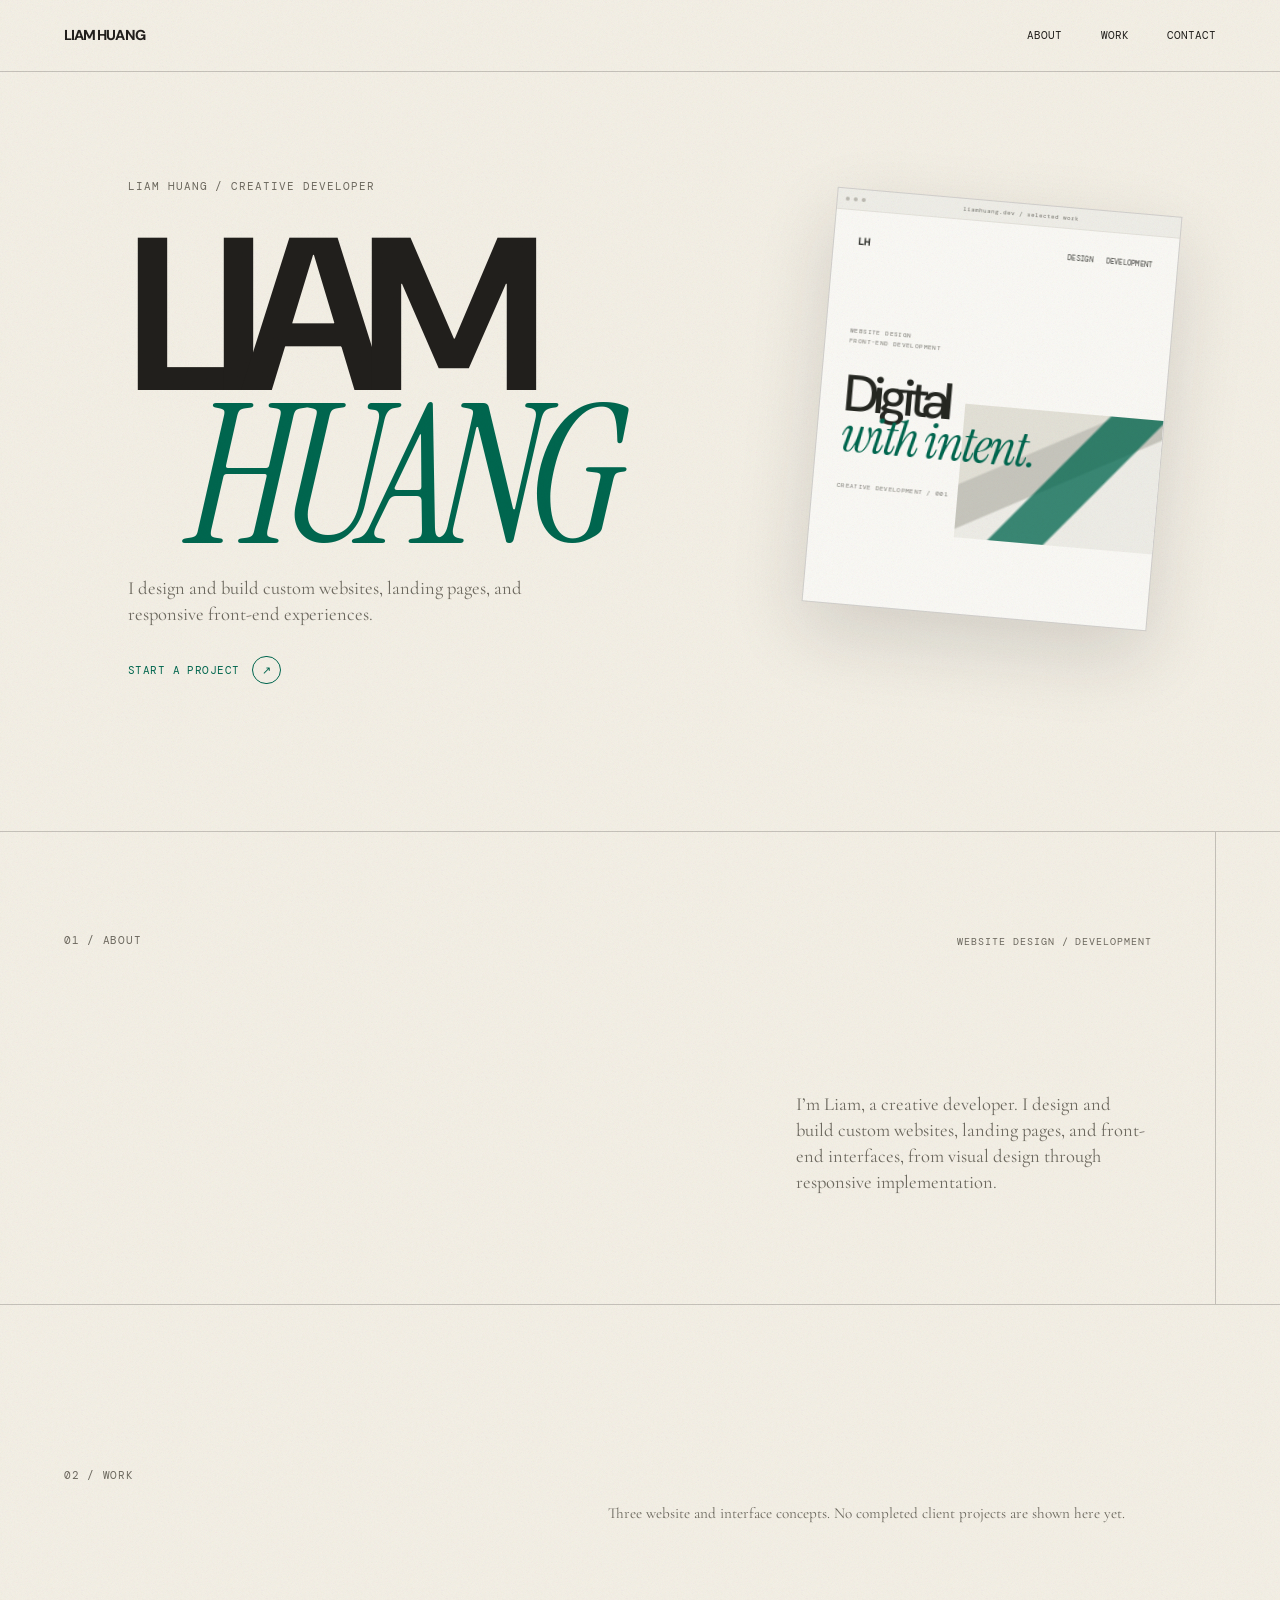
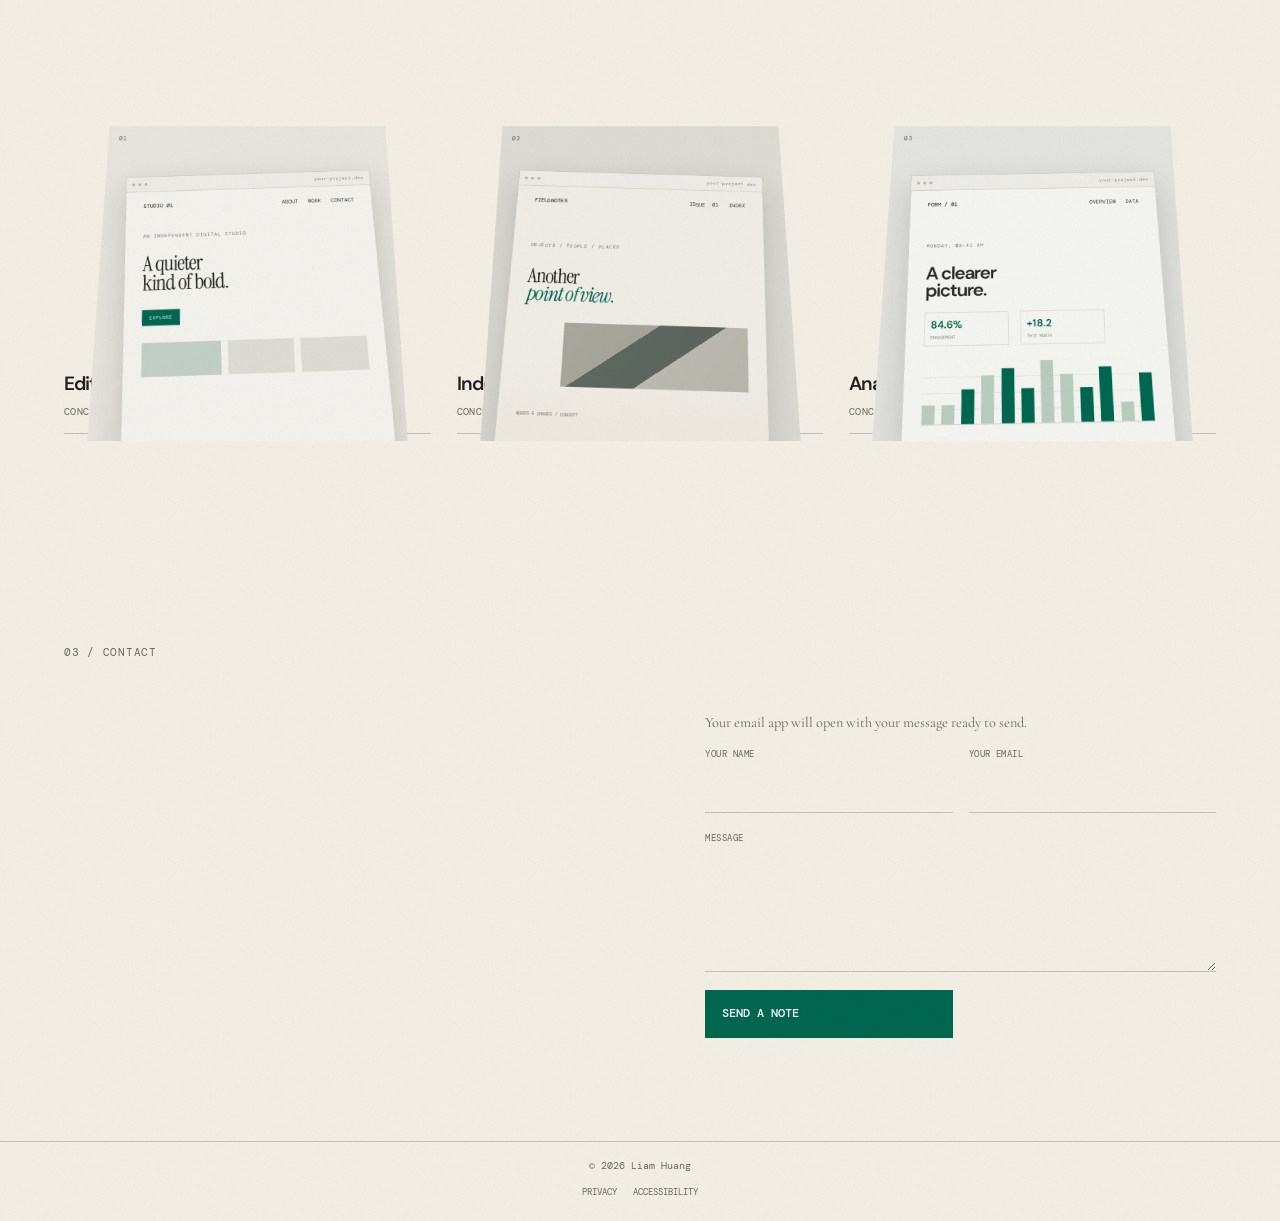
==== commit eedac838: "Minor Changes" ====
--- a/index.html
+++ b/index.html
@@ -33,7 +33,8 @@
       <section class="hero" id="top" aria-labelledby="hero-title">
         <p class="hero-index-label">LIAM HUANG / CREATIVE DEVELOPER</p>
         <h1 id="hero-title"><span class="hero-line">Liam</span><span class="hero-line hero-last">Huang</span></h1>
-        <p class="hero-intro">Custom websites, landing pages, and front-end interfaces, designed and built for responsive screens.</p>
+        <p class="hero-intro">I design and build custom websites, landing pages, and responsive front-end experiences.</p>
+        <a class="hero-cta" href="#contact">Start a project <span aria-hidden="true">↗</span></a>
         <aside class="hero-visual" aria-hidden="true">
           <div class="hero-window">
             <div class="hero-windowbar"><i></i><i></i><i></i><span>liamhuang.dev / selected work</span></div>
@@ -61,10 +62,15 @@
           <span class="section-number">02 / Work</span>
           <h2 class="reveal scroll-heading" id="work-title">Selected work</h2>
         </div>
-        <p class="work-note">Three website and interface concepts. No completed client projects are shown here yet.</p>
-        <div class="project-list">
+        <p class="work-note">Three website and interface concepts. No completed client projects are shown here yet. <span class="carousel-hint" id="carousel-help">Swipe or use the arrows to explore.</span></p>
+        <div class="carousel-controls" role="group" aria-label="Project carousel controls">
+          <button class="carousel-button" type="button" data-carousel-direction="-1" aria-label="Previous project" aria-controls="project-carousel">Previous</button>
+          <span class="carousel-status" aria-live="polite">Project 1 of 3</span>
+          <button class="carousel-button" type="button" data-carousel-direction="1" aria-label="Next project" aria-controls="project-carousel">Next</button>
+        </div>
+        <div class="project-list" id="project-carousel" role="region" aria-label="Selected projects carousel" aria-describedby="carousel-help" tabindex="0">
           <article class="project reveal">
-            <div class="project-art art-one" role="img" aria-label="Editorial website concept preview reserved for project one">
+            <div class="project-art art-one" role="img" aria-label="Concept preview for an editorial studio website">
               <div class="site-preview preview-one" aria-hidden="true">
                 <div class="preview-bar"><i></i><i></i><i></i><span>your-project.dev</span></div>
                 <div class="preview-page">
@@ -75,11 +81,11 @@
               </div>
               <span class="art-index">01</span>
             </div>
-            <div class="project-caption"><h3>Editorial studio website</h3><span>Placeholder</span></div>
+            <div class="project-caption"><h3>Editorial studio website</h3><span>Concept design</span></div>
           </article>
 
           <article class="project reveal">
-            <div class="project-art art-two" role="img" aria-label="Independent magazine website concept preview reserved for project two">
+            <div class="project-art art-two" role="img" aria-label="Concept preview for an independent magazine website">
               <div class="site-preview preview-two" aria-hidden="true">
                 <div class="preview-bar"><i></i><i></i><i></i><span>your-project.dev</span></div>
                 <div class="preview-page">
@@ -89,11 +95,11 @@
               </div>
               <span class="art-index">02</span>
             </div>
-            <div class="project-caption"><h3>Independent magazine website</h3><span>Placeholder</span></div>
+            <div class="project-caption"><h3>Independent magazine website</h3><span>Concept design</span></div>
           </article>
 
           <article class="project reveal">
-            <div class="project-art art-three" role="img" aria-label="Data dashboard website concept preview reserved for project three">
+            <div class="project-art art-three" role="img" aria-label="Concept preview for an analytics dashboard interface">
               <div class="site-preview preview-three" aria-hidden="true">
                 <div class="preview-bar"><i></i><i></i><i></i><span>your-project.dev</span></div>
                 <div class="preview-page">
@@ -103,7 +109,7 @@
               </div>
               <span class="art-index">03</span>
             </div>
-            <div class="project-caption"><h3>Analytics dashboard interface</h3><span>Placeholder</span></div>
+            <div class="project-caption"><h3>Analytics dashboard interface</h3><span>Concept design</span></div>
           </article>
         </div>
       </section>
@@ -112,13 +118,14 @@
         <span class="section-number">03 / Contact</span>
         <div class="contact-layout">
           <h2 class="reveal scroll-heading" id="contact-title">Need a<br /><em>website?</em></h2>
-          <form class="contact-form reveal" id="contact-form" action="mailto:developer@liamhuang.dev" method="get">
+          <form class="contact-form reveal" id="contact-form" action="mailto:developer@liamhuang.dev" method="get" aria-describedby="contact-help" accept-charset="UTF-8">
+            <p class="contact-help" id="contact-help">Your email app will open with your message ready to send.</p>
             <label for="contact-name">Your name</label>
-            <input id="contact-name" name="name" autocomplete="name" required />
+            <input id="contact-name" name="name" type="text" autocomplete="name" maxlength="120" required />
             <label for="contact-email">Your email</label>
-            <input id="contact-email" name="email" type="email" autocomplete="email" required />
+            <input id="contact-email" name="email" type="email" autocomplete="email" maxlength="254" required />
             <label for="contact-message">Message</label>
-            <textarea id="contact-message" name="message" rows="3" required></textarea>
+            <textarea id="contact-message" name="message" rows="4" maxlength="5000" required></textarea>
             <button type="submit">Send a note</button>
           </form>
         </div>
--- a/styles.css
+++ b/styles.css
@@ -2,55 +2,62 @@
   color-scheme: light;
   --paper: #f4f0e6;
   --ink: #211f1c;
-  --muted: #777268;
-  --line: rgba(33, 31, 28, .25);
+  --muted: #6d695f;
+  --line: rgba(33, 31, 28, .22);
   --accent: #00674f;
   --sans: "DM Sans", Arial, sans-serif;
   --body-serif: "Cormorant Garamond", Georgia, serif;
   --serif: "Instrument Serif", Georgia, serif;
   --mono: "DM Mono", monospace;
-  --gutter: clamp(1rem, 4vw, 3.5rem);
+  --gutter: clamp(1.25rem, 5vw, 4.5rem);
+  --section-space: clamp(4rem, 8vw, 7rem);
+  --ease-out: cubic-bezier(.2, .8, .2, 1);
 }
 
 *, *::before, *::after { box-sizing: border-box; }
-html { scroll-behavior: smooth; scroll-padding-top: 1rem; }
+html { scroll-behavior: smooth; scroll-padding-top: 1.25rem; scrollbar-color: rgba(33, 31, 28, .35) transparent; }
+:focus-visible { outline: 2px solid var(--accent); outline-offset: 4px; }
 @media (prefers-reduced-motion: reduce) { html { scroll-behavior: auto; } }
-body { position: relative; margin: 0; overflow-x: hidden; overflow-x: clip; background: var(--paper); color: var(--ink); font-family: var(--body-serif); font-size: clamp(1rem, 1.1vw, 1.15rem); line-height: 1.5; -webkit-font-smoothing: antialiased; }
+body { position: relative; min-width: 320px; margin: 0; overflow-x: clip; background: var(--paper); color: var(--ink); font-family: var(--body-serif); font-size: clamp(1.05rem, 1.1vw, 1.2rem); line-height: 1.55; -webkit-font-smoothing: antialiased; }
+button, input, textarea { font: inherit; }
+button { color: inherit; }
+::selection { background: var(--accent); color: #fff; }
 .hero-intro, .about-content p { font-size: clamp(1.15rem, 1.45vw, 1.4rem); line-height: 1.4; }
 h1, h2, h3, h4, h5, h6 { font-family: var(--sans); }
-::selection { background: var(--accent); color: #fff; }
 body::after {
-  position: absolute; z-index: 10; inset: 0; pointer-events: none; content: ""; opacity: .23; mix-blend-mode: multiply;
+  position: absolute; z-index: 10; inset: 0; pointer-events: none; content: ""; opacity: .15; mix-blend-mode: multiply;
   background-image: url("data:image/svg+xml,%3Csvg viewBox='0 0 180 180' xmlns='http://www.w3.org/2000/svg'%3E%3Cfilter id='n'%3E%3CfeTurbulence type='fractalNoise' baseFrequency='1.8' numOctaves='4' stitchTiles='stitch'/%3E%3C/filter%3E%3Crect width='100%25' height='100%25' filter='url(%23n)' opacity='.65'/%3E%3C/svg%3E");
   background-size: 180px 180px;
   animation: grain-drift 31s ease-in-out infinite alternate;
 }
 a { color: inherit; }
-a:focus-visible, button:focus-visible, input:focus-visible, textarea:focus-visible { outline: 2px solid var(--accent); outline-offset: 4px; }
-.skip-link { position: absolute; z-index: 20; top: .8rem; left: var(--gutter); padding: .75rem 1rem; transform: translateY(-160%); background: var(--ink); color: var(--paper); }
+section[id] { scroll-margin-top: 1rem; }
+.skip-link { position: fixed; z-index: 20; top: .8rem; left: var(--gutter); padding: .75rem 1rem; transform: translateY(-160%); background: var(--ink); color: var(--paper); text-decoration: none; }
 .skip-link:focus { transform: translateY(0); }
 
-.site-header { display: flex; min-height: 4.5rem; align-items: center; justify-content: space-between; gap: 1rem; padding: .6rem var(--gutter); border-bottom: 1px solid var(--line); }
+.site-header { position: relative; z-index: 5; display: flex; min-height: 4.5rem; align-items: center; justify-content: space-between; gap: 1rem; padding: .6rem var(--gutter); border-bottom: 1px solid var(--line); }
 .wordmark { font-family: var(--sans); font-size: .9rem; font-weight: 800; letter-spacing: -.065em; text-decoration: none; text-transform: uppercase; }
 nav { display: flex; align-items: center; gap: clamp(1rem, 3vw, 2.5rem); }
-nav a { min-height: 2.75rem; display: inline-flex; align-items: center; gap: .35rem; font-family: var(--mono); font-size: .65rem; text-decoration: none; text-transform: uppercase; transition: color .2s ease; }
+nav a { min-height: 2.75rem; display: inline-flex; align-items: center; gap: .35rem; font-family: var(--mono); font-size: .68rem; text-decoration: none; text-transform: uppercase; transition: color .2s ease; }
 nav a:hover, .site-footer a:hover { color: var(--accent); }
 
-.hero { position: relative; isolation: isolate; display: flex; container-type: inline-size; min-height: min(720px, 84svh); flex-direction: column; justify-content: center; overflow: hidden; padding: 2.5rem var(--gutter) 4rem; padding-left: clamp(2rem, 10vw, 9rem); border-bottom: 1px solid var(--line); }
-h1 { position: relative; z-index: 1; width: 100%; margin: clamp(1.4rem, 4vh, 3rem) 0 .65rem; font-size: clamp(4.2rem, 17vw, 14rem); font-weight: 700; letter-spacing: -.105em; line-height: .78; text-transform: uppercase; }
-.hero h1 { max-width: 65%; }
+.hero { position: relative; isolation: isolate; display: flex; container-type: inline-size; min-height: min(760px, 86vh); min-height: min(760px, 86svh); flex-direction: column; justify-content: center; overflow: hidden; padding: 3rem var(--gutter) 5rem; padding-left: clamp(2rem, 10vw, 9rem); border-bottom: 1px solid var(--line); }
+h1 { position: relative; z-index: 1; width: 100%; margin: clamp(1.4rem, 4vh, 3rem) 0 .85rem; font-size: clamp(4.2rem, 17vw, 14rem); font-weight: 700; letter-spacing: -.105em; line-height: .78; text-transform: uppercase; }
+.hero h1 { max-width: 70%; }
 .hero-line { display: block; width: max-content; max-width: 100%; animation: type-rise .9s cubic-bezier(.18,.72,.24,1) both; }
 .hero-line:nth-child(2) { margin-left: .32em; color: var(--accent); font-family: var(--serif); font-size: .88em; font-weight: 400; font-style: italic; letter-spacing: -.065em; animation-delay: .16s; }
 .hero-line.hero-last { text-transform: uppercase; }
-.hero-period { color: var(--accent); }
 .hero-index-label { position: relative; z-index: 1; margin: 0; color: var(--muted); font-family: var(--mono); font-size: .66rem; letter-spacing: .09em; text-transform: uppercase; animation: fade-in .6s .15s both; }
-.hero-index-label span { padding: 0 .3rem; color: var(--accent); }
-.hero-intro { max-width: 30rem; margin: .75rem 0 0; color: var(--muted); animation: fade-in .8s .5s both; }
+.hero-intro { max-width: 28rem; margin: .75rem 0 0; color: var(--muted); animation: fade-in .8s .5s both; }
+.hero-cta { display: inline-flex; min-height: 2.75rem; align-items: center; gap: .8rem; margin-top: 1.25rem; color: var(--accent); font: .68rem var(--mono); letter-spacing: .04em; text-decoration: none; text-transform: uppercase; }
+.hero-cta span { display: grid; width: 1.8rem; height: 1.8rem; place-items: center; border: 1px solid currentColor; border-radius: 50%; transition: color .2s ease, background .2s ease, transform .2s ease; }
+.hero-cta:hover span { transform: translate(2px, -2px); background: var(--accent); color: white; }
 .hero-visual { position: absolute; z-index: 2; top: 17%; right: clamp(2rem, 9vw, 9rem); width: clamp(13rem, 27vw, 25rem); aspect-ratio: .83 / 1; perspective: 1100px; pointer-events: none; transform: translate3d(0, var(--scroll-parallax, 0px), 0); will-change: transform; }
-@media (hover: hover) and (pointer: fine) { .hero-visual { pointer-events: auto; } }
 .hero-window { position: absolute; inset: 0; overflow: hidden; border: 1px solid rgba(33,31,28,.19); background: #faf9f5; box-shadow: 0 28px 70px rgba(33,31,28,.14); transform: rotate(5deg) rotateX(var(--hero-tilt-x, 0deg)) rotateY(var(--hero-tilt-y, 0deg)); transform-style: preserve-3d; animation: window-float 8s 1.6s ease-in-out infinite; transition: transform .45s cubic-bezier(.2,.8,.2,1); }
 .hero-windowpage { animation: window-arrive 1.1s .32s cubic-bezier(.18,.72,.2,1) both; }
-.hero-visual:hover .hero-window { transform: translateY(-4px) scale(1.045) rotate(4.25deg) rotateX(var(--hero-tilt-x, 0deg)) rotateY(var(--hero-tilt-y, 0deg)); }
+@media (hover: hover) and (pointer: fine) and (prefers-reduced-motion: no-preference) {
+  .hero-visual:hover .hero-window { transform: translateY(-4px) scale(1.045) rotate(4.25deg) rotateX(var(--hero-tilt-x, 0deg)) rotateY(var(--hero-tilt-y, 0deg)); }
+}
 
 .hero-windowbar { display: flex; height: 1.3rem; align-items: center; gap: .22rem; padding: 0 .5rem; border-bottom: 1px solid #e4e2db; background: #efeee8; }
 .hero-windowbar i { width: .28rem; height: .28rem; border-radius: 50%; background: #bcbab2; }
@@ -71,8 +78,8 @@
 @keyframes window-arrive { from { opacity: 0; transform: translateY(2rem) scale(.94); } to { opacity: 1; transform: translateY(0) scale(1); } }
 @keyframes window-float { 0%, 100% { translate: 0 0; } 50% { translate: 0 -8px; } }
 
-.section { container-type: inline-size; padding: clamp(3rem, 6vw, 5rem) var(--gutter); }
-.about { position: relative; overflow: hidden; padding-top: clamp(3.5rem, 8vw, 7rem); padding-bottom: clamp(3.5rem, 8vw, 7rem); border-bottom: 1px solid var(--line); }
+.section { container-type: inline-size; padding: var(--section-space) var(--gutter); }
+.about { position: relative; overflow: hidden; padding-top: var(--section-space); padding-bottom: var(--section-space); border-bottom: 1px solid var(--line); }
 .about::before { position: absolute; top: 0; right: var(--gutter); width: 1px; height: 100%; background: var(--line); content: ""; }
 .about-topline { display: flex; align-items: center; justify-content: space-between; gap: 1rem; padding-right: clamp(1rem, 5vw, 5rem); }
 .about-label { color: var(--muted); font: .6rem var(--mono); letter-spacing: .1em; }
@@ -80,20 +87,21 @@
 .about h2 { margin: 0; font-size: clamp(3rem, 10cqw, 8rem); font-weight: 700; letter-spacing: -.105em; line-height: .82; text-transform: uppercase; }
 .about h2 em { color: var(--accent); font-family: var(--serif); font-weight: 400; text-transform: lowercase; }
 .about-content p { max-width: 29rem; margin: 0 0 .4rem; color: var(--muted); }
-.section-heading { display: flex; align-items: end; justify-content: space-between; gap: 1rem; margin-bottom: clamp(1.5rem, 3vw, 2.5rem); }
+.section-heading { display: flex; align-items: end; justify-content: space-between; gap: 1.5rem; margin-bottom: clamp(1.75rem, 3vw, 2.75rem); }
 .section-number { color: var(--muted); font-family: var(--mono); font-size: .66rem; font-weight: 400; letter-spacing: .07em; line-height: 1.4; text-transform: uppercase; }
 .section-heading h2 { margin: 0; color: #171613; font-size: clamp(2.2rem, 7.5cqw, 5.5rem); font-weight: 700; letter-spacing: -.1em; line-height: .88; text-transform: uppercase; }
 .section-heading h2::after { display: inline-block; width: .28em; height: .28em; margin-left: .15em; border-radius: 50%; background: var(--accent); content: ""; vertical-align: .12em; }
-.project-list { display: grid; grid-template-columns: repeat(3, minmax(0, 1fr)); gap: clamp(.8rem, 1.8vw, 1.6rem); }
+.carousel-controls { display: none; }
+.project-list { display: grid; grid-template-columns: repeat(3, minmax(0, 1fr)); gap: clamp(1rem, 2vw, 1.75rem); }
 .project { position: relative; min-width: 0; perspective: 900px; }
-.project-art { position: relative; isolation: isolate; display: flex; width: 100%; aspect-ratio: .88 / 1; flex-direction: column; justify-content: space-between; overflow: hidden; padding: clamp(.8rem, 1.6vw, 1.4rem); color: var(--ink); background: #e8e6df; perspective: 1100px; }
-.project-art::after { position: absolute; z-index: 2; inset: 0; background: linear-gradient(112deg, transparent 30%, rgba(255,255,255,.44) 47%, rgba(0,103,79,.18) 52%, transparent 68%); content: ""; opacity: .9; pointer-events: none; transform: translateX(var(--art-shine, -120%)); }
+.project-art { position: relative; isolation: isolate; display: flex; width: 100%; aspect-ratio: .9 / 1; flex-direction: column; justify-content: space-between; overflow: hidden; padding: clamp(.8rem, 1.6vw, 1.4rem); color: var(--ink); background: #e8e6df; perspective: 1100px; }
+.project-art:focus-visible { outline-offset: -5px; }
 .art-index { position: absolute; z-index: 3; top: .75rem; left: .85rem; color: var(--muted); font-family: var(--mono); font-size: .54rem; letter-spacing: .07em; }
-.site-preview { position: absolute; z-index: 1; inset: 9% 7% -8%; overflow: hidden; border: 1px solid rgba(32,33,30,.17); background: #f4f3ee; box-shadow: 0 16px 44px rgba(26,27,23,.16); transform: translate3d(var(--scroll-x, 0px), calc(8% + var(--scroll-offset, 0px)), 0) rotate(calc(var(--rest-angle, -2deg) + var(--scroll-tilt, 0deg))) scale(var(--scroll-scale, 1)); transform-origin: 50% 0; transition: transform .45s cubic-bezier(.2,.8,.2,1); }
-.site-preview::after { display: none; }
-.project:hover { z-index: 10; }
-.project-art:hover .site-preview, .project-art:focus-visible .site-preview { z-index: 1; transform: translate3d(var(--scroll-x, 0px), calc(-4px + var(--scroll-offset, 0px)), 0) rotate(calc(var(--rest-angle, -2deg) - .75deg + var(--scroll-tilt, 0deg))) scale(1.045) rotateX(var(--tilt-x, 0deg)) rotateY(var(--tilt-y, 0deg)); }
-.project-caption h3 { margin: 0 0 .35rem; font-size: clamp(1rem, 1.5vw, 1.2rem); font-weight: 600; letter-spacing: -.045em; }
+.site-preview { position: absolute; z-index: 1; inset: 9% 7% -8%; overflow: hidden; border: 1px solid rgba(32,33,30,.17); background: #f4f3ee; box-shadow: 0 16px 44px rgba(26,27,23,.16); transform: translateY(8%) rotate(var(--rest-angle, -2deg)); transform-origin: 50% 0; transition: transform .45s cubic-bezier(.2,.8,.2,1); }
+@media (hover: hover) and (pointer: fine) and (prefers-reduced-motion: no-preference) {
+  .project:hover { z-index: 10; }
+  .project-art:hover .site-preview { z-index: 1; transform: translateY(-4px) rotate(calc(var(--rest-angle, -2deg) - .75deg)) scale(1.045) rotateX(var(--tilt-x, 0deg)) rotateY(var(--tilt-y, 0deg)); }
+}
 .preview-bar { display: flex; height: 1.3rem; align-items: center; gap: .22rem; padding: 0 .45rem; border-bottom: 1px solid rgba(32,33,30,.11); background: #eeede8; }
 .preview-bar i { width: .26rem; height: .26rem; border-radius: 50%; background: #bbb9b1; }
 .preview-bar span { margin-left: auto; color: #828079; font: .37rem var(--mono); }
@@ -130,132 +138,150 @@
 .dashboard-chart i:nth-child(4n) { --bar: 77%; }
 .dashboard-chart i:nth-child(5n) { --bar: 88%; background: var(--accent); }
 .dashboard-chart i:nth-child(7n) { --bar: 100%; }
-.work-note { max-width: 38rem; margin: -1rem 0 1.5rem auto; color: var(--muted); font-size: .9rem; }
+.work-note { max-width: 38rem; margin: -1.25rem 0 1.5rem auto; color: var(--muted); font-size: .95rem; }
 .project-caption { display: block; padding-top: .75rem; border-bottom: 1px solid var(--line); }
 .project-caption h3 { margin: 0 0 .35rem; font-size: clamp(1rem, 1.5vw, 1.2rem); font-weight: 600; letter-spacing: -.045em; }
-.project-caption span { display: block; margin-bottom: .8rem; color: var(--muted); font-family: var(--mono); font-size: .57rem; letter-spacing: .04em; text-transform: uppercase; }
-
-.contact { padding-bottom: clamp(4rem, 8vw, 7rem); }
+.project-caption span { display: block; margin-bottom: .8rem; color: var(--muted); font-family: var(--mono); font-size: .62rem; letter-spacing: .04em; text-transform: uppercase; }
+
+.contact { padding-bottom: var(--section-space); }
 .contact-layout { display: grid; grid-template-columns: minmax(0, 1.05fr) minmax(18rem, .95fr); gap: clamp(2rem, 6vw, 6rem); align-items: start; margin-top: clamp(1.5rem, 4vw, 3rem); }
 .contact h2 { margin: 0; font-size: clamp(3rem, 9cqw, 8rem); font-weight: 700; letter-spacing: -.105em; line-height: .82; text-transform: uppercase; }
 .contact h2 em { color: var(--accent); font-family: var(--serif); font-weight: 400; text-transform: lowercase; }
 .contact-form { display: grid; grid-template-columns: 1fr 1fr; column-gap: 1rem; align-items: start; }
+.contact-help { grid-column: 1 / -1; grid-row: 1; margin: 0 0 .75rem; color: var(--muted); font-size: .9rem; }
 .contact-form label { margin: 0 0 .35rem; color: var(--muted); font-family: var(--mono); font-size: .59rem; letter-spacing: .05em; text-transform: uppercase; }
-.contact-form input, .contact-form textarea { width: 100%; min-height: 2.75rem; margin: 0 0 1.1rem; padding: .5rem 0; border: 0; border-bottom: 1px solid var(--line); border-radius: 0; outline: 0; resize: vertical; background: transparent; color: var(--ink); font: inherit; }
+.contact-form input, .contact-form textarea { width: 100%; min-height: 2.9rem; margin: 0 0 1.1rem; padding: .5rem 0; border: 0; border-bottom: 1px solid var(--line); border-radius: 0; background: transparent; color: var(--ink); font: inherit; }
+.contact-form textarea { resize: vertical; }
 .contact-form input:focus, .contact-form textarea:focus { border-color: var(--accent); box-shadow: 0 1px var(--accent); }
-.contact-form label[for="contact-name"], .contact-form label[for="contact-email"] { grid-row: 1; }
-.contact-form #contact-name, .contact-form #contact-email { grid-row: 2; }
-.contact-form label[for="contact-message"] { grid-column: 1 / -1; }
-.contact-form textarea { grid-column: 1 / -1; min-height: 4rem; }
-.contact-form button { display: inline-flex; min-height: 3rem; grid-column: 1; align-items: center; justify-content: space-between; gap: 1rem; padding: .7rem 1rem; border: 1px solid var(--accent); background: var(--accent); color: white; cursor: pointer; font: 500 .72rem var(--mono); text-transform: uppercase; transition: transform .2s, background .2s, color .2s; }
+.contact-form label[for="contact-name"], .contact-form label[for="contact-email"] { grid-row: 2; }
+.contact-form #contact-name, .contact-form #contact-email { grid-row: 3; }
+.contact-form label[for="contact-message"] { grid-row: 4; grid-column: 1 / -1; }
+.contact-form textarea { grid-row: 5; grid-column: 1 / -1; min-height: 4rem; }
+.contact-form button { display: inline-flex; min-height: 3rem; grid-column: 1; grid-row: 6; align-items: center; justify-content: space-between; gap: 1rem; padding: .7rem 1rem; border: 1px solid var(--accent); background: var(--accent); color: white; cursor: pointer; font: 500 .72rem var(--mono); text-transform: uppercase; transition: transform .2s, background .2s, color .2s; }
 .contact-form button:hover { transform: translateY(-2px); background: transparent; color: var(--accent); }
-.site-footer { display: flex; min-height: 4rem; flex-direction: column; align-items: center; justify-content: center; gap: .4rem; padding: .8rem var(--gutter); border-top: 1px solid var(--line); color: var(--muted); font-family: var(--mono); font-size: .62rem; text-align: center; }
+.contact-form button:focus-visible { outline-offset: 4px; }
+.contact-form button:active { transform: translateY(0); }
+.site-footer { display: flex; min-height: 5rem; flex-direction: column; align-items: center; justify-content: center; gap: .5rem; padding: 1rem var(--gutter); border-top: 1px solid var(--line); color: var(--muted); font-family: var(--mono); font-size: .62rem; text-align: center; }
 .site-footer nav { gap: 1rem; }
 .site-footer nav a { min-height: 1.5rem; font-size: .56rem; }
 .site-footer a { text-decoration: none; transition: color .2s; }
-.policy { max-width: 58rem; margin-inline: auto; padding-block: clamp(3rem, 8vw, 7rem); }
+.policy { max-width: 58rem; margin-inline: auto; padding-block: var(--section-space); }
 .policy h1 { position: static; width: auto; max-width: none; margin: 1.25rem 0 1rem; font-size: clamp(3.5rem, 10vw, 7rem); letter-spacing: -.08em; line-height: .95; text-transform: none; }
 .policy h2 { margin: clamp(2rem, 5vw, 3.5rem) 0 .65rem; font-size: clamp(1.35rem, 2.5vw, 1.8rem); letter-spacing: -.045em; }
 .policy p, .policy li { max-width: 48rem; }
+.policy li { padding-inline-start: .25rem; }
 .policy li + li { margin-top: .45rem; }
 .policy-lede, .policy-note { color: var(--muted); font-size: .9rem; }
 .policy a { text-decoration-color: var(--accent); text-underline-offset: .18em; }
 .policy-note { margin-top: 3rem; padding-top: 1rem; border-top: 1px solid var(--line); }
-.js .reveal { opacity: 0; transform: translateY(56px) scale(.96); transition: opacity .72s ease, transform .88s cubic-bezier(.18,.72,.24,1); }
+.policy :target { scroll-margin-top: 1rem; }
+.js .reveal { opacity: 0; transform: translateY(40px) scale(.98); transition: opacity .65s ease, transform .78s cubic-bezier(.18,.72,.24,1); }
 .js .reveal.is-visible { opacity: 1; transform: translateY(0) scale(1); }
 .js .scroll-heading { clip-path: inset(0 var(--heading-wipe, 100%) 0 0); translate: 0 var(--heading-lift, 24px); rotate: var(--heading-rotate, 2deg); transition: none; will-change: clip-path, translate, rotate; }
 .js .about-content p, .js .contact-form { transition-delay: .16s; }
 .js .project:nth-child(2) { transition-delay: .12s; }
 .js .project:nth-child(3) { transition-delay: .24s; }
-.js .project-art { opacity: var(--scroll-opacity, 0); translate: 0 var(--scroll-lift, 96px); rotate: x var(--scroll-rotate, 20deg); scale: var(--scroll-scale, .84); transform-origin: center 60%; transition: translate .35s cubic-bezier(.2,.8,.2,1), rotate .35s ease, scale .35s ease, transform .42s cubic-bezier(.2,.8,.2,1), background-color .35s ease, box-shadow .35s ease; will-change: opacity, translate, rotate, scale; }
-@keyframes art-shine { from { opacity: 0; transform: translateX(-130%); } 25% { opacity: 1; } to { opacity: 0; transform: translateX(130%); } }
+.js .project-art { opacity: var(--scroll-opacity, 0); translate: 0 var(--scroll-lift, 96px); rotate: x var(--scroll-rotate, 20deg); scale: var(--scroll-scale, .84); transform-origin: center 60%; transition: translate .35s var(--ease-out), rotate .35s ease, scale .35s ease, background-color .35s ease, box-shadow .35s ease; will-change: opacity, translate, rotate, scale; }
 @keyframes grain-drift { from { background-position: 0 0; } to { background-position: 13px -9px; } }
 @keyframes type-rise { from { opacity: 0; transform: translateY(1.1em) skewY(4deg); filter: blur(7px); } to { opacity: 1; transform: translateY(0) skewY(0); filter: blur(0); } }
 @keyframes fade-in { from { opacity: 0; transform: translateY(12px); } to { opacity: 1; transform: translateY(0); } }
 
 @media (hover: hover) and (pointer: fine) {
+  a, button { -webkit-tap-highlight-color: transparent; }
   .hero-line { transition: rotate .3s ease, scale .3s ease, translate .3s ease; }
   .hero-line:hover { rotate: -1.5deg; scale: 1.035; translate: 12px 0; }
   .project-art { cursor: crosshair; }
 }
+
+.carousel-hint { display: none; }
+
 @media (max-width: 700px) {
-  .hero { min-height: min(580px, 75svh); min-height: min(580px, 75vh); min-height: min(580px, 75svh); }
+  .hero { min-height: min(620px, 78vh); min-height: min(620px, 78svh); padding-left: clamp(1.5rem, 7vw, 4rem); }
   h1 { font-size: clamp(3.5rem, 14.5vw, 7rem); }
   .hero h1 { max-width: 72%; }
-  .hero-visual { top: 24%; right: 5%; width: clamp(11rem, 31vw, 17rem); opacity: .87; pointer-events: none; }
-  @media (hover: hover) and (pointer: fine) { .hero-visual { pointer-events: auto; } }
+  .hero-visual { top: 21%; right: 4%; width: clamp(10rem, 30vw, 16rem); opacity: .7; pointer-events: none; }
   .hero-windowcontent { min-height: clamp(9rem, 24vw, 14rem); }
-  .about-content { grid-template-columns: 1fr; gap: 1.4rem; padding-right: clamp(1rem, 5vw, 3rem); }
+  .about-content { grid-template-columns: 1fr; gap: 1.5rem; margin-top: 2.5rem; }
   .about h2 { font-size: clamp(3rem, 10cqw, 5rem); }
-  .project-list { gap: .9rem; }
-  .project-art { aspect-ratio: .82 / 1; padding: .8rem; }
-}
+  .carousel-hint { display: block; margin-top: .35rem; color: var(--muted); font: .58rem/1.5 var(--mono); letter-spacing: .02em; }
+  .section-heading { align-items: flex-start; flex-direction: column; gap: .75rem; margin-bottom: 1.5rem; }
+  .section-heading h2 { max-width: none; text-align: left; font-size: clamp(2rem, 9vw, 3rem); }
+  .about-topline { align-items: flex-start; padding-right: 1.25rem; }
+  .about-label { max-width: 45%; font-size: .56rem; line-height: 1.5; text-align: right; }
+  .work-note { margin: 0 0 1.25rem; }
+  .carousel-controls { display: flex; align-items: center; justify-content: flex-end; gap: .65rem; margin: .5rem 0 .8rem; }
+  .carousel-status { min-width: 6.5rem; color: var(--muted); font: .58rem var(--mono); text-align: center; }
+  .carousel-button { min-height: 2.75rem; padding: .55rem .8rem; border: 1px solid var(--line); border-radius: 999px; background: transparent; color: var(--ink); cursor: pointer; font: .58rem var(--mono); text-transform: uppercase; transition: background .2s ease, color .2s ease, border-color .2s ease; }
+  .carousel-button:hover:not(:disabled) { border-color: var(--accent); background: var(--accent); color: white; }
+  .carousel-button:disabled { opacity: .4; cursor: default; }
+  .project-list {
+    display: flex;
+    gap: .9rem;
+    overflow-x: auto;
+    overflow-y: hidden;
+    margin-inline: calc(-1 * var(--gutter));
+    padding: 0 var(--gutter) 1rem;
+    overscroll-behavior-x: contain;
+    scroll-padding-inline: var(--gutter);
+    scroll-snap-type: x mandatory;
+    scrollbar-width: none;
+    -webkit-overflow-scrolling: touch;
+    touch-action: pan-y;
+    cursor: grab;
+  }
+  .project-list::-webkit-scrollbar { display: none; }
+  .project-list:focus-visible { outline: 2px solid var(--accent); outline-offset: -4px; }
+  .project-list.is-dragging { cursor: grabbing; scroll-snap-type: none; }
+  .project-list.is-dragging, .project-list.is-dragging * { user-select: none; }
+  .project-list.is-dragging .project-art { pointer-events: none; }
+  .project { flex: 0 0 clamp(15rem, 84vw, 29rem); min-width: 0; scroll-snap-align: start; }
+  .project-art { aspect-ratio: .94 / 1; padding: 1rem; }
+  .project-caption { padding-top: .85rem; }
+  .site-preview { inset: 10% 7% -8%; }
+  .about::before { right: 1rem; opacity: .45; }
+  .about-topline, .about-content { padding-right: 1rem; }
+  .about h2, .contact h2 { font-size: clamp(2.8rem, 12cqw, 5rem); }
+  .contact-layout { grid-template-columns: minmax(0, 1fr); gap: 2rem; }
+  .contact-form { width: 100%; max-width: 40rem; }
+  .contact-help { margin-bottom: .5rem; }
+  .contact-form button { min-height: 3.25rem; }
+  .site-footer { font-size: .55rem; }
+}
+
 @media (max-width: 500px) {
-  :root { --gutter: 1rem; }
+  :root { --gutter: 1rem; --section-space: clamp(3.5rem, 12vw, 5rem); }
   .site-header { min-height: 4rem; }
   .wordmark { font-size: .78rem; }
   nav { gap: .8rem; }
-  nav a { font-size: .57rem; }
-  .hero { min-height: min(590px, 84vh); min-height: min(590px, 84svh); justify-content: center; padding: 1.5rem var(--gutter) 4rem; padding-left: clamp(1.4rem, 7vw, 2.25rem); }
+  nav a { font-size: .62rem; }
+  .hero { min-height: min(620px, 88vh); min-height: min(620px, 88svh); justify-content: center; padding: 1.5rem var(--gutter) 5.5rem; padding-left: clamp(1.4rem, 7vw, 2.25rem); }
+  .hero h1 { max-width: 100%; }
   h1 { margin-top: clamp(1.3rem, 4vh, 2rem); font-size: clamp(2.7rem, 13.5vw, 4.8rem); line-height: .82; }
   .hero-index-label { max-width: 15rem; font-size: .56rem; }
-  .hero h1 { max-width: 100%; }
-  .hero-visual { top: 44%; right: 1%; width: min(35vw, 10rem); opacity: .38; pointer-events: none; }
-  @media (hover: hover) and (pointer: fine) { .hero-visual { pointer-events: auto; } }
+  .hero-visual { top: auto; right: .75rem; bottom: 1rem; width: min(30vw, 8rem); opacity: .22; pointer-events: none; }
   .hero-windowcontent { min-height: 7rem; }
   .hero-windowcontent strong { font-size: 1.35rem; }
   .hero-line:nth-child(2) { margin-left: .18em; }
   .hero-intro { position: relative; z-index: 1; max-width: 17rem; margin-top: .7rem; }
-  .section-heading { align-items: center; flex-direction: row; }
-  .section-heading h2 { max-width: 70%; font-size: clamp(1.65rem, 7cqw, 2.5rem); text-align: right; }
-  .project-list { grid-auto-columns: 84%; grid-auto-flow: column; grid-template-columns: none; gap: .8rem; overflow-x: auto; padding-bottom: .5rem; scroll-snap-type: x mandatory; scrollbar-width: thin; }
-  .project { scroll-snap-align: start; }
-  .project-art { aspect-ratio: .94 / 1; padding: 1rem; }
-  .site-preview { inset: 10% 7% -8%; }
-  .project-art:hover .site-preview, .project-art:focus-visible .site-preview { transform: translate3d(var(--scroll-x, 0px), calc(-4px + var(--scroll-offset, 0px)), 0) rotate(calc(var(--rest-angle, -2deg) - .75deg + var(--scroll-tilt, 0deg))) scale(1.045) rotateX(var(--tilt-x, 0deg)) rotateY(var(--tilt-y, 0deg)); }
-  .art-title { font-size: clamp(1.8rem, 8vw, 3rem); }
-  .project-caption h3 { font-size: 1.05rem; }
-  .about::before { right: 1rem; opacity: .45; }
-  .about-topline { padding-right: 1rem; }
-  .about-label { font-size: .5rem; }
-  .about-content { grid-template-columns: 1fr; gap: 1.5rem; margin-top: 2.5rem; padding-right: 1rem; }
-  .about h2 { font-size: clamp(3rem, 13cqw, 5rem); }
-  .contact-layout { grid-template-columns: 1fr; gap: 2rem; }
-  .contact h2 { font-size: clamp(3rem, 13cqw, 5rem); }
-  .contact-form { max-width: 34rem; }
-  .site-footer { font-size: .55rem; }
-}
+  .hero-cta { position: relative; z-index: 1; margin-top: 1rem; }
+}
+
 @media (max-width: 380px) {
-  .section-heading { align-items: flex-start; flex-direction: column; gap: .65rem; }
-  .section-heading h2 { text-align: left; }
-  .project-list { grid-auto-columns: 91%; }
-  .contact-form { grid-template-columns: 1fr; }
-  .contact-form label[for="contact-name"], .contact-form label[for="contact-email"], .contact-form #contact-name, .contact-form #contact-email { grid-column: 1; grid-row: auto; }
-}
-@media (max-width: 360px) {
-  .wordmark { font-size: .68rem; }
-  nav { gap: .4rem; }
-  nav a { font-size: .49rem; }
+  .wordmark { font-size: .72rem; }
+  nav { gap: .55rem; }
+  nav a { font-size: .58rem; }
   .hero { padding-right: .8rem; padding-left: 1.2rem; }
   h1 { font-size: clamp(2.5rem, 13vw, 3.35rem); }
-  .hero-visual { top: 46%; right: 0; width: 34vw; opacity: .32; }
+  .hero-visual { right: 0; width: 27vw; opacity: .16; }
   .hero-windowcontent { min-height: 6rem; }
-  .section-heading h2 { max-width: 100%; font-size: 1.75rem; text-align: left; }
-  .project-list { grid-auto-columns: 94%; }
-}
-@media (max-height: 650px) and (min-width: 701px) {
-  .hero { min-height: 620px; padding-top: 2rem; }
-  h1 { margin-top: 1.5rem; font-size: min(15vw, 10rem); }
+  .contact-form { grid-template-columns: 1fr; }
+  .contact-help, .contact-form label[for="contact-name"], .contact-form label[for="contact-email"], .contact-form #contact-name, .contact-form #contact-email, .contact-form label[for="contact-message"], .contact-form textarea, .contact-form button { grid-column: 1; grid-row: auto; }
 }
 @media (prefers-reduced-motion: reduce) {
   *, *::before, *::after { scroll-behavior: auto !important; animation-duration: .01ms !important; animation-iteration-count: 1 !important; transition-duration: .01ms !important; }
+  body::after { animation: none; }
   .js .reveal { opacity: 1; transform: none; clip-path: none; }
   .js .scroll-heading, .js .project-art { clip-path: none; opacity: 1; translate: none; rotate: none; scale: 1; will-change: auto; }
-  .js .project-art { opacity: 1; }
-  .project-art::after { opacity: 0; }
   .hero-visual { transform: none; will-change: auto; }
   .hero-window { animation: none; transform: rotate(5deg); }
-  .hero-visual:hover .hero-window { transform: translateY(-4px) scale(1.045) rotate(4.25deg); }
-  .hero-line:hover { rotate: none; scale: none; translate: none; }
-  .site-preview { transform: translate3d(var(--scroll-x, 0px), calc(8% + var(--scroll-offset, 0px)), 0) rotate(calc(var(--rest-angle, -2deg) + var(--scroll-tilt, 0deg))) scale(var(--scroll-scale, 1)); }
-}
+}
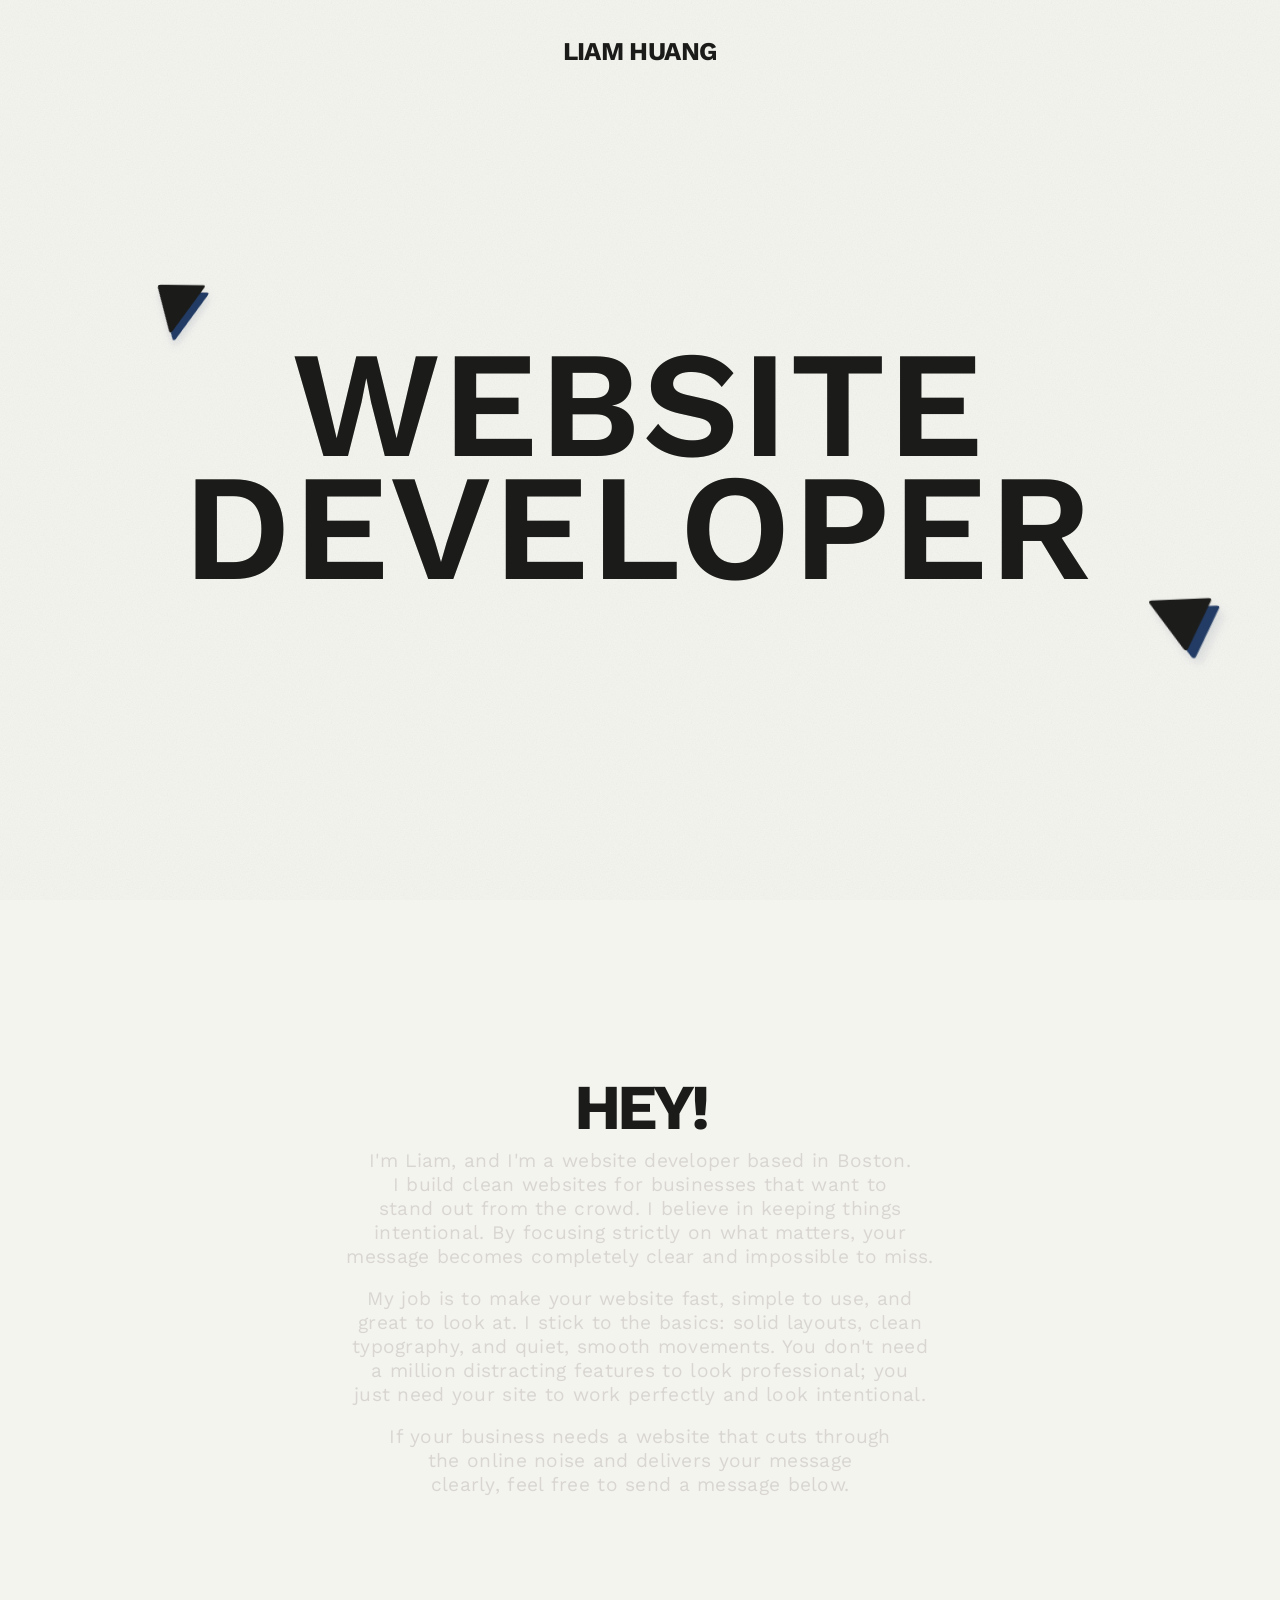
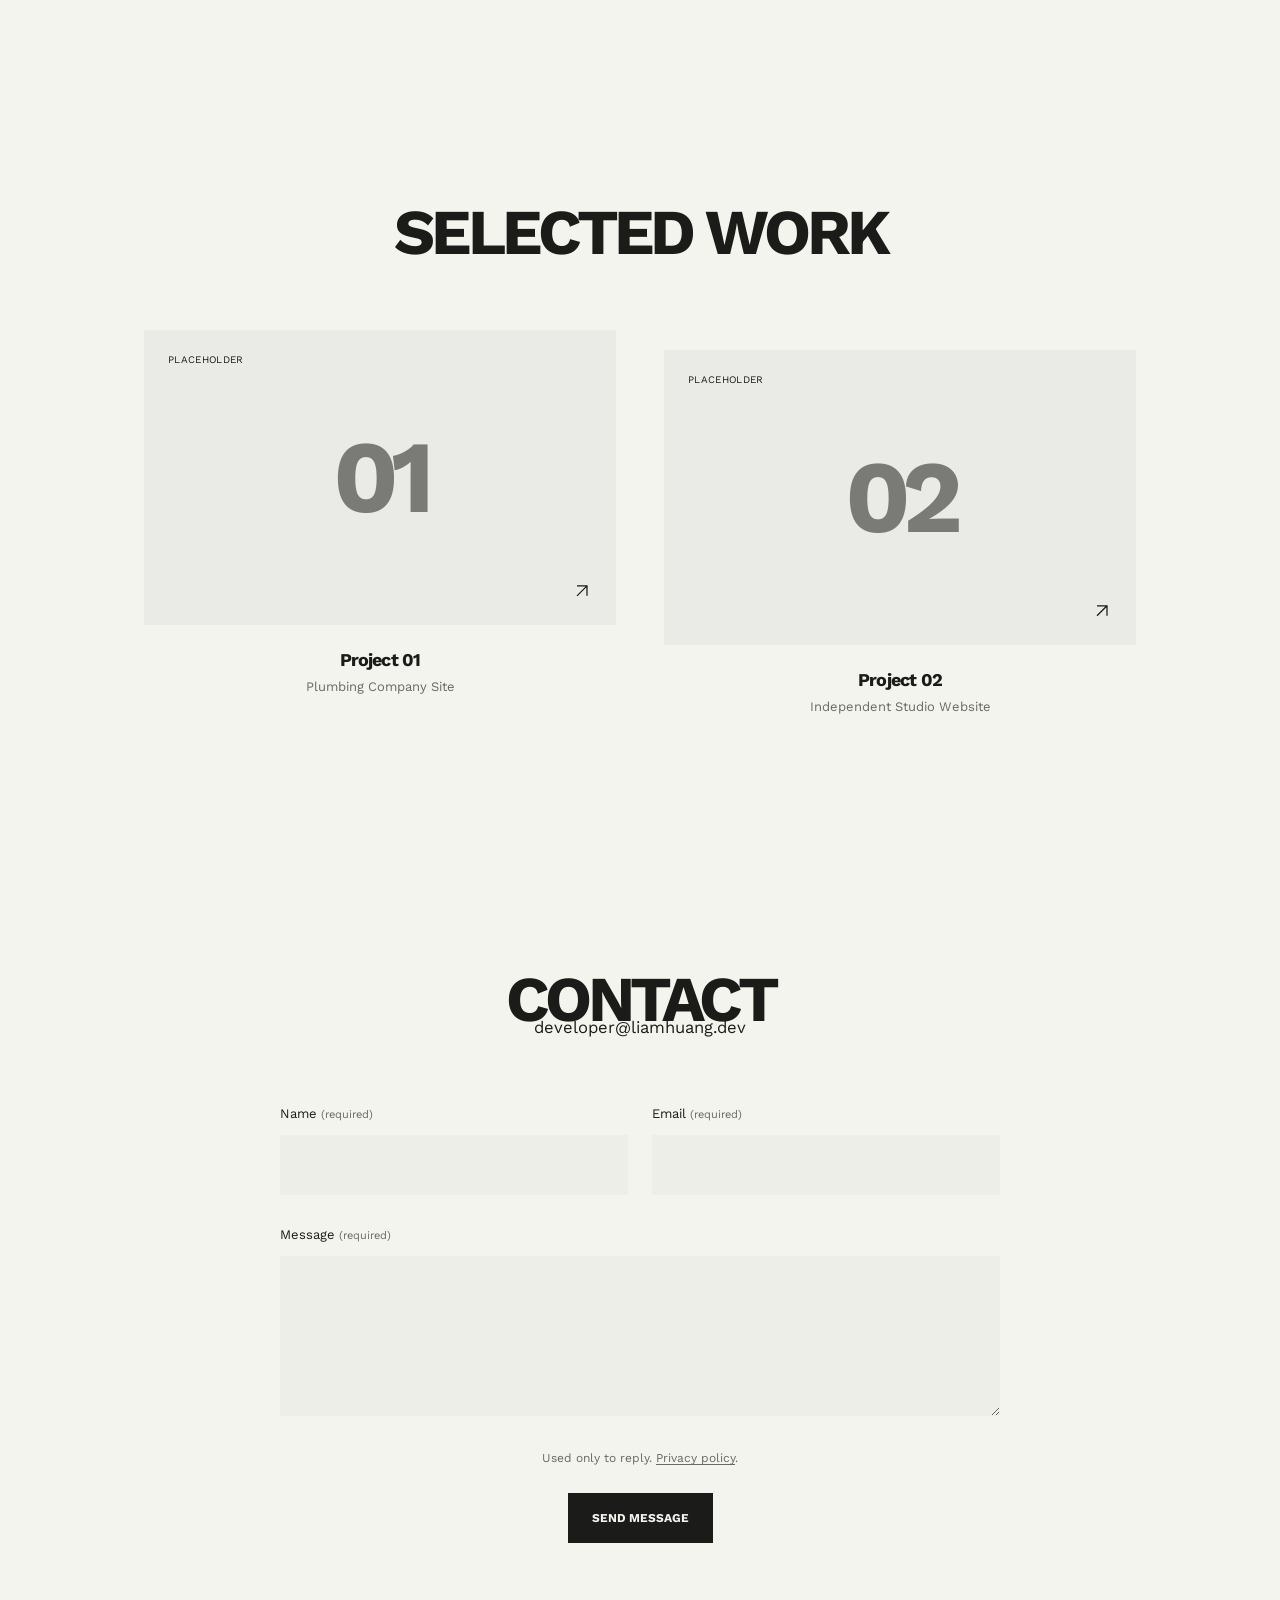
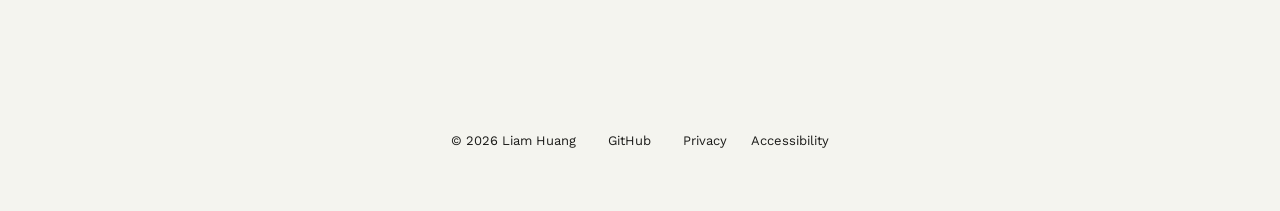
==== commit 6b17a7ae: "Rebuild site as a single-page vanilla portfolio with consistent footer Replaces the previous script." ====
--- a/index.html
+++ b/index.html
@@ -1,143 +1,98 @@
 <!doctype html>
 <html lang="en">
-  <head>
-    <meta charset="utf-8" />
-    <meta name="viewport" content="width=device-width, initial-scale=1" />
-    <meta name="theme-color" content="#f4f0e6" />
-    <meta name="description" content="Liam Huang designs custom websites, responsive landing pages, and interactive front-end interfaces." />
-    <meta name="author" content="Liam Huang" />
-    <meta property="og:title" content="Liam Huang | Creative Developer" />
-    <meta property="og:description" content="Custom websites, responsive landing pages, and interactive front-end development by Liam Huang." />
-    <meta property="og:url" content="https://liamhuang.dev" />
-    <meta property="og:type" content="website" />
-    <link rel="canonical" href="https://liamhuang.dev" />
-    <title>Liam Huang | Creative Developer</title>
-    <link rel="preconnect" href="https://fonts.googleapis.com" />
-    <link rel="preconnect" href="https://fonts.gstatic.com" crossorigin />
-    <link href="https://fonts.googleapis.com/css2?family=Cormorant+Garamond:wght@400;500;600&family=DM+Mono:wght@400;500&family=DM+Sans:wght@400;500;600;700;800&family=Instrument+Serif:ital@0;1&display=swap" rel="stylesheet" />
-    <link rel="stylesheet" href="styles.css" />
-    <script src="script.js" defer></script>
-  </head>
-  <body>
-    <a class="skip-link" href="#main">Skip to content</a>
-    <header class="site-header">
-      <a class="wordmark" href="#top" aria-label="Liam Huang, home">Liam Huang</a>
-      <nav aria-label="Main navigation">
-        <a href="#about">About</a>
-        <a href="#work">Work</a>
-        <a href="#contact">Contact</a>
-      </nav>
-    </header>
+<head>
+  <meta charset="utf-8">
+  <meta name="viewport" content="width=device-width, initial-scale=1">
+  <meta name="theme-color" content="#f4f4ef">
+  <meta name="description" content="Liam Huang builds custom websites and web apps that help businesses stand out.">
+  <meta name="author" content="Liam Huang">
+  <meta property="og:type" content="website">
+  <meta property="og:title" content="Liam Huang - Website Developer">
+  <meta property="og:description" content="Custom websites, websites, and UI/UX systems.">
+  <meta property="og:url" content="https://liamhuang.dev/">
+  <meta name="twitter:card" content="summary">
+  <link rel="canonical" href="https://liamhuang.dev/">
+  <link rel="icon" href="data:image/svg+xml,%3Csvg xmlns='http://www.w3.org/2000/svg' viewBox='0 0 64 64'%3E%3Cpath d='M8 12h48L32 54Z' fill='%23223B64'/%3E%3C/svg%3E">
+  <link rel="preconnect" href="https://fonts.googleapis.com">
+  <link rel="preconnect" href="https://fonts.gstatic.com" crossorigin>
+  <link href="https://fonts.googleapis.com/css2?family=Work+Sans:wght@400..700&display=swap" rel="stylesheet">
+  <link rel="stylesheet" href="style.css">
+  <script defer src="gsap.min.js"></script>
+  <script defer src="ScrollTrigger.min.js"></script>
+  <script defer src="main.js"></script>
+  <title>Liam Huang - Website Developer</title>
+</head>
+<body>
+  <a class="skip-link" href="#main">Skip to content</a>
+  <header class="site-header"><span class="wordmark">LIAM HUANG</span></header>
 
-    <main id="main">
-      <section class="hero" id="top" aria-labelledby="hero-title">
-        <p class="hero-index-label">LIAM HUANG / CREATIVE DEVELOPER</p>
-        <h1 id="hero-title"><span class="hero-line">Liam</span><span class="hero-line hero-last">Huang</span></h1>
-        <p class="hero-intro">I design and build custom websites, landing pages, and responsive front-end experiences.</p>
-        <a class="hero-cta" href="#contact">Start a project <span aria-hidden="true">↗</span></a>
-        <aside class="hero-visual" aria-hidden="true">
-          <div class="hero-window">
-            <div class="hero-windowbar"><i></i><i></i><i></i><span>liamhuang.dev / selected work</span></div>
-            <div class="hero-windowpage">
-              <div class="hero-windownav"><b>LH</b><span>DESIGN&nbsp;&nbsp; DEVELOPMENT</span></div>
-              <div class="hero-windowcontent"><span>WEBSITE DESIGN<br />FRONT-END DEVELOPMENT</span><strong>Digital<br /><em>with intent.</em></strong><div class="hero-windowimage"></div><small>CREATIVE DEVELOPMENT / 001</small></div>
-            </div>
-          </div>
-        </aside>
-      </section>
+  <main id="main" tabindex="-1">
+    <section class="hero" aria-labelledby="hero-title">
+      <div class="hero-composition">
+        <svg class="hero-symbol hero-symbol-first" viewBox="0 0 100 100" aria-hidden="true" focusable="false">
+          <path class="symbol-side" d="M22 28H90Q94 28 92 32L59 91Q56 96 53 91L19 32Q17 28 22 28Z"/>
+          <path class="symbol-face" d="M14 18H82Q86 18 84 22L51 81Q48 86 45 81L11 22Q9 18 14 18Z"/>
+        </svg>
+        <h1 id="hero-title"><span>WEBSITE</span><span>DEVELOPER</span></h1>
+        <svg class="hero-symbol hero-symbol-last" viewBox="0 0 100 100" aria-hidden="true" focusable="false">
+          <path class="symbol-side" d="M22 28H90Q94 28 92 32L59 91Q56 96 53 91L19 32Q17 28 22 28Z"/>
+          <path class="symbol-face" d="M14 18H82Q86 18 84 22L51 81Q48 86 45 81L11 22Q9 18 14 18Z"/>
+        </svg>
+      </div>
+    </section>
 
-      <section class="about section" id="about" aria-labelledby="about-title">
-        <div class="about-topline">
-          <span class="section-number">01 / About</span>
-          <span class="about-label">WEBSITE DESIGN / DEVELOPMENT</span>
+    <section class="section about" aria-labelledby="about-title">
+      <h2 id="about-title">HEY!</h2>
+      <div class="about-copy">
+        <p class="scroll-copy">I'm Liam, and I'm a website developer based in Boston. I build clean websites for businesses that want to stand out from the crowd. I believe in keeping things intentional. By focusing strictly on what matters, your message becomes completely clear and impossible to miss.</p>
+        <p class="scroll-copy">My job is to make your website fast, simple to use, and great to look at. I stick to the basics: solid layouts, clean typography, and quiet, smooth movements. You don't need a million distracting features to look professional; you just need your site to work perfectly and look intentional.</p>
+        <p class="scroll-copy">If your business needs a website that cuts through the online noise and delivers your message clearly, feel free to send a message below.</p>
+      </div>
+    </section>
+
+    <section class="section work" aria-labelledby="work-title">
+      <h2 id="work-title">SELECTED WORK</h2>
+      <div class="projects-grid">
+        <article class="project">
+          <a class="project-preview" href="https://example.com/?project=01" target="_blank" rel="noopener noreferrer" aria-label="Open project 01 placeholder (opens in a new tab)">
+            <span class="preview-label">PLACEHOLDER</span><span class="preview-index" aria-hidden="true">01</span>
+            <svg class="link-icon preview-arrow" viewBox="0 0 24 24" aria-hidden="true" focusable="false"><path d="M6 18 18 6M6 6h12v12"/></svg>
+          </a>
+          <div class="project-caption"><h3>Project 01</h3><p>Plumbing Company Site</p></div>
+        </article>
+        <article class="project">
+          <a class="project-preview" href="https://example.com/?project=02" target="_blank" rel="noopener noreferrer" aria-label="Open project 02 placeholder (opens in a new tab)">
+            <span class="preview-label">PLACEHOLDER</span><span class="preview-index" aria-hidden="true">02</span>
+            <svg class="link-icon preview-arrow" viewBox="0 0 24 24" aria-hidden="true" focusable="false"><path d="M6 18 18 6M6 6h12v12"/></svg>
+          </a>
+          <div class="project-caption"><h3>Project 02</h3><p>Independent Studio Website</p></div>
+        </article>
+      </div>
+    </section>
+
+    <section class="section contact" aria-labelledby="contact-title">
+      <h2 id="contact-title">CONTACT</h2>
+      <p class="contact-intro"><a href="mailto:developer@liamhuang.dev">developer@liamhuang.dev</a></p>
+      <form class="contact-form" action="https://formsubmit.co/developer@liamhuang.dev" method="post" aria-describedby="form-note">
+        <input type="hidden" name="_subject" value="New portfolio enquiry | liamhuang.dev">
+        <input type="hidden" name="_template" value="table">
+        <div class="honeypot" aria-hidden="true"><label for="website">Leave this field empty</label><input id="website" name="_honey" type="text" tabindex="-1" autocomplete="off"></div>
+        <div class="form-row">
+          <div class="field"><label for="name">Name <span>(required)</span></label><input id="name" name="name" type="text" autocomplete="name" maxlength="120" required></div>
+          <div class="field"><label for="email">Email <span>(required)</span></label><input id="email" name="email" type="email" autocomplete="email" maxlength="254" required></div>
         </div>
-        <div class="about-content">
-          <h2 class="reveal scroll-heading" id="about-title">Websites<br /><em>and interfaces.</em></h2>
-          <p class="reveal">I’m Liam, a creative developer. I design and build custom websites, landing pages, and front-end interfaces, from visual design through responsive implementation.</p>
-        </div>
-      </section>
+        <div class="field"><label for="message">Message <span>(required)</span></label><textarea id="message" name="message" rows="5" maxlength="5000" required></textarea></div>
+        <div class="form-bottom"><p id="form-note">Used only to reply. <a href="privacy.html">Privacy policy</a>.</p><button type="submit">SEND MESSAGE</button></div>
+        <p class="form-status" role="status"></p>
+      </form>
+    </section>
+  </main>
 
-      <section class="work section" id="work" aria-labelledby="work-title">
-        <div class="section-heading">
-          <span class="section-number">02 / Work</span>
-          <h2 class="reveal scroll-heading" id="work-title">Selected work</h2>
-        </div>
-        <p class="work-note">Three website and interface concepts. No completed client projects are shown here yet. <span class="carousel-hint" id="carousel-help">Swipe or use the arrows to explore.</span></p>
-        <div class="carousel-controls" role="group" aria-label="Project carousel controls">
-          <button class="carousel-button" type="button" data-carousel-direction="-1" aria-label="Previous project" aria-controls="project-carousel">Previous</button>
-          <span class="carousel-status" aria-live="polite">Project 1 of 3</span>
-          <button class="carousel-button" type="button" data-carousel-direction="1" aria-label="Next project" aria-controls="project-carousel">Next</button>
-        </div>
-        <div class="project-list" id="project-carousel" role="region" aria-label="Selected projects carousel" aria-describedby="carousel-help" tabindex="0">
-          <article class="project reveal">
-            <div class="project-art art-one" role="img" aria-label="Concept preview for an editorial studio website">
-              <div class="site-preview preview-one" aria-hidden="true">
-                <div class="preview-bar"><i></i><i></i><i></i><span>your-project.dev</span></div>
-                <div class="preview-page">
-                  <div class="preview-nav"><b>STUDIO 01</b><span>ABOUT&nbsp;&nbsp; WORK&nbsp;&nbsp; CONTACT</span></div>
-                  <div class="preview-hero"><small>AN INDEPENDENT DIGITAL STUDIO</small><strong>A quieter<br />kind of bold.</strong><span>EXPLORE</span></div>
-                  <div class="preview-blocks"><i></i><i></i><i></i></div>
-                </div>
-              </div>
-              <span class="art-index">01</span>
-            </div>
-            <div class="project-caption"><h3>Editorial studio website</h3><span>Concept design</span></div>
-          </article>
-
-          <article class="project reveal">
-            <div class="project-art art-two" role="img" aria-label="Concept preview for an independent magazine website">
-              <div class="site-preview preview-two" aria-hidden="true">
-                <div class="preview-bar"><i></i><i></i><i></i><span>your-project.dev</span></div>
-                <div class="preview-page">
-                  <div class="preview-nav"><b>FIELDNOTES</b><span>ISSUE&nbsp; 01&nbsp;&nbsp; INDEX</span></div>
-                  <div class="editorial-layout"><small>OBJECTS / PEOPLE / PLACES</small><strong>Another<br /><em>point of view.</em></strong><div class="editorial-photo"></div><span>WORDS &amp; IMAGES / CONCEPT</span></div>
-                </div>
-              </div>
-              <span class="art-index">02</span>
-            </div>
-            <div class="project-caption"><h3>Independent magazine website</h3><span>Concept design</span></div>
-          </article>
-
-          <article class="project reveal">
-            <div class="project-art art-three" role="img" aria-label="Concept preview for an analytics dashboard interface">
-              <div class="site-preview preview-three" aria-hidden="true">
-                <div class="preview-bar"><i></i><i></i><i></i><span>your-project.dev</span></div>
-                <div class="preview-page">
-                  <div class="preview-nav"><b>FORM / 01</b><span>OVERVIEW&nbsp;&nbsp; DATA</span></div>
-                  <div class="dashboard-layout"><small>MONDAY, 09:41 AM</small><strong>A clearer<br />picture.</strong><div class="dashboard-metrics"><i><b>84.6%</b><span>ENGAGEMENT</span></i><i><b>+18.2</b><span>THIS MONTH</span></i></div><div class="dashboard-chart"><i></i><i></i><i></i><i></i><i></i><i></i><i></i><i></i><i></i><i></i><i></i><i></i></div></div>
-                </div>
-              </div>
-              <span class="art-index">03</span>
-            </div>
-            <div class="project-caption"><h3>Analytics dashboard interface</h3><span>Concept design</span></div>
-          </article>
-        </div>
-      </section>
-
-      <section class="contact section" id="contact" aria-labelledby="contact-title">
-        <span class="section-number">03 / Contact</span>
-        <div class="contact-layout">
-          <h2 class="reveal scroll-heading" id="contact-title">Need a<br /><em>website?</em></h2>
-          <form class="contact-form reveal" id="contact-form" action="mailto:developer@liamhuang.dev" method="get" aria-describedby="contact-help" accept-charset="UTF-8">
-            <p class="contact-help" id="contact-help">Your email app will open with your message ready to send.</p>
-            <label for="contact-name">Your name</label>
-            <input id="contact-name" name="name" type="text" autocomplete="name" maxlength="120" required />
-            <label for="contact-email">Your email</label>
-            <input id="contact-email" name="email" type="email" autocomplete="email" maxlength="254" required />
-            <label for="contact-message">Message</label>
-            <textarea id="contact-message" name="message" rows="4" maxlength="5000" required></textarea>
-            <button type="submit">Send a note</button>
-          </form>
-        </div>
-      </section>
-    </main>
-
-    <footer class="site-footer">
-      <span>© <span id="year"></span> Liam Huang</span>
-      <nav aria-label="Legal information">
-        <a href="privacy.html">Privacy</a>
-        <a href="accessibility.html">Accessibility</a>
-      </nav>
-    </footer>
-  </body>
+  <footer class="site-footer">
+    <p>© <span data-year>2026</span> Liam Huang</p>
+    <a class="github-link" href="https://github.com/adurnos" target="_blank" rel="noopener noreferrer">GitHub<span class="sr-only"> (opens in a new tab)</span></a>
+    <nav aria-label="Legal"><a href="privacy.html">Privacy</a><a href="accessibility.html">Accessibility</a></nav>
+  </footer>
+  <div class="cursor" aria-hidden="true"></div>
+</body>
 </html>
--- a/style.css
+++ b/style.css
@@ -0,0 +1,197 @@
+:root {
+  --ink: #1b1b19;
+  --paper: #f4f4ef;
+  --accent: #223b64;
+  --muted: #686864;
+  --surface: #eaeae6;
+  --gutter: clamp(1.25rem, 4.5vw, 7rem);
+  --space: clamp(5rem, 10vw, 11rem);
+  --measure: 100rem;
+  font-family: "Work Sans", sans-serif;
+  color: var(--ink);
+  background: var(--paper);
+  font-synthesis: none;
+  color-scheme: light;
+}
+*, *::before, *::after { box-sizing: border-box; }
+body { margin: 0; -webkit-font-smoothing: antialiased; }
+body::before {
+  content: "";
+  position: fixed;
+  inset: 0;
+  z-index: 0;
+  pointer-events: none;
+  opacity: .09;
+  background-image: url("data:image/svg+xml,%3Csvg xmlns='http://www.w3.org/2000/svg' width='180' height='180' viewBox='0 0 180 180'%3E%3Cfilter id='grain' x='0' y='0' width='100%25' height='100%25'%3E%3CfeTurbulence type='fractalNoise' baseFrequency='.88' numOctaves='3' stitchTiles='stitch'/%3E%3CfeColorMatrix type='saturate' values='0'/%3E%3C/filter%3E%3Cpath fill='%23000' filter='url(%23grain)' d='M0 0h180v180H0z'/%3E%3C/svg%3E");
+  background-repeat: repeat;
+  background-size: 180px 180px;
+}
+main, .site-footer { position: relative; z-index: 1; }
+::selection { background: var(--accent); color: var(--paper); }
+h1, h2, h3, p { margin: 0; }
+p { text-align: center; overflow-wrap: anywhere; }
+a { color: inherit; text-decoration: none; transition: color 220ms ease; }
+a:hover, button:hover { color: var(--accent); }
+a:focus-visible, button:focus-visible, input:focus-visible, textarea:focus-visible {
+  outline: 2px solid var(--accent);
+  outline-offset: 6px;
+}
+button, input, textarea { font: inherit; border: 0; border-radius: 0; }
+button, a { -webkit-tap-highlight-color: transparent; }
+button { cursor: pointer; }
+main:focus { outline: none; }
+[id] { scroll-margin-top: 8rem; }
+.sr-only { position: absolute; width: 1px; height: 1px; padding: 0; margin: -1px; overflow: hidden; clip-path: inset(50%); white-space: nowrap; }
+.skip-link { position: fixed; top: 1rem; left: 1rem; padding: 1rem; background: var(--ink); color: var(--paper); z-index: 100; transform: translateY(-200%); }
+.skip-link:focus { transform: none; }
+.site-header {
+  position: fixed;
+  inset: 0 0 auto;
+  z-index: 20;
+  display: flex;
+  justify-content: center;
+  padding: clamp(1.5rem, 2.8vw, 2.75rem) var(--gutter);
+  color: var(--ink);
+  pointer-events: none;
+  font-size: clamp(1.25rem, 2vw, 2rem);
+  line-height: 1.2;
+  text-align: center;
+}
+.wordmark { font-weight: 700; letter-spacing: -.025em; pointer-events: auto; user-select: text; -webkit-user-select: text; }
+.site-header a:hover { color: var(--accent); }
+.site-header a:focus-visible { outline-color: var(--accent); }
+.hero {
+  min-height: 100svh;
+  padding: 9rem var(--gutter) 7rem;
+  display: flex;
+  align-items: center;
+  justify-content: center;
+  text-align: center;
+}
+.hero-composition {
+  position: relative;
+  width: min(100%, 95rem);
+  padding-block: clamp(3rem, 6vw, 7rem);
+  perspective: 1000px;
+}
+.hero h1 {
+  font-size: min(11.8vw, 12rem);
+  font-weight: 610;
+  letter-spacing: .01em;
+  line-height: .78;
+  padding-right: .025em;
+  -webkit-font-smoothing: antialiased;
+  text-rendering: geometricPrecision;
+  text-shadow: 0 0 .35px rgb(0 0 0 / .18);
+}
+.hero h1 span { display: block; }
+.hero h1 span + span { margin-top: .035em; }
+.hero-symbol {
+  position: absolute;
+  width: clamp(2.5rem, 6vw, 6rem);
+  height: auto;
+  overflow: visible;
+  transform: perspective(600px) rotateY(-16deg) rotateX(12deg);
+  transform-origin: 50% 50%;
+  filter: drop-shadow(3px 6px 5px rgb(34 59 100 / .12));
+}
+.hero-symbol-first { left: 7%; top: 0; }
+.hero-symbol-last { right: 0; bottom: 0; }
+.hero-symbol path { stroke: none; }
+.symbol-side { fill: var(--accent); }
+.symbol-face { fill: var(--ink); }
+@media (hover: hover) {
+  .hero-symbol { transition: filter 300ms ease; }
+  .hero-symbol:hover { filter: drop-shadow(6px 10px 8px rgb(34 59 100 / .25)); }
+}
+.section { width: min(100%, calc(var(--measure) + var(--gutter) * 2)); margin-inline: auto; padding: var(--space) var(--gutter); }
+h2 { font-size: clamp(2.1rem, 5.2vw, 6rem); line-height: 1.05; letter-spacing: -.065em; font-weight: 700; text-align: center; text-wrap: balance; overflow-wrap: anywhere; }
+h3 { font-size: clamp(1.25rem, 1.65vw, 1.875rem); font-weight: 700; letter-spacing: -.045em; line-height: 1.25; text-align: center; overflow-wrap: anywhere; }
+.about-copy { max-width: 42rem; margin: clamp(2.5rem, 4vw, 4rem) auto 0; }
+.about-copy p { font-size: clamp(1rem, 1.5vw, 1.375rem); line-height: 1.25; letter-spacing: .015em; text-wrap: balance; }
+.about-copy p + p { margin-top: 1.125rem; }
+.scroll-copy { color: var(--ink); }
+.reveal-word { color: #d9d6d2; }
+.reveal-word.is-read { color: var(--ink); }
+.projects-grid { display: grid; grid-template-columns: repeat(2, minmax(0, 1fr)); gap: clamp(1.5rem, 4vw, 3rem); max-width: 62rem; margin: clamp(3rem, 6vw, 6rem) auto 0; }
+.project-preview { position: relative; display: flex; align-items: center; justify-content: center; aspect-ratio: 16 / 10; padding: 1.5rem; background: var(--surface); transition: transform 350ms cubic-bezier(.22, 1, .36, 1), background-color 250ms ease; }
+.project-preview:hover, .project-preview:focus-visible { transform: translateY(-10px) scale(1.015); background: #e1e5ec; }
+.preview-label { position: absolute; left: 1.5rem; right: 1.5rem; top: 1.5rem; font-size: .625rem; letter-spacing: .035em; }
+.preview-index { font-size: clamp(4rem, 8vw, 9rem); letter-spacing: -.08em; font-weight: 700; color: #7a7a76; transition: color 250ms ease; }
+.link-icon { width: 1.25rem; height: 1.25rem; fill: none; stroke: currentColor; stroke-width: 1.5; }
+.preview-arrow { position: absolute; right: 1.5rem; bottom: 1.5rem; transition: transform 300ms ease; }
+.project-preview:hover .preview-arrow { transform: translate(6px, -6px); }
+.project-preview:hover .preview-index { color: var(--accent); }
+.project-caption { margin-top: 1.5rem; text-align: center; }
+.project-caption h3 { font-size: 1.125rem; overflow-wrap: anywhere; }
+.project-caption p { margin-top: .5rem; font-size: .8125rem; color: var(--muted); overflow-wrap: anywhere; }
+.contact-intro { margin: 1.5rem auto 0; font-size: clamp(1rem, 1.3vw, 1.25rem); line-height: 1.7; }
+.contact-intro a { overflow-wrap: anywhere; }
+.contact-form { position: relative; max-width: 45rem; margin: clamp(3rem, 5vw, 5rem) auto 0; }
+.form-row { display: grid; grid-template-columns: repeat(2, minmax(0, 1fr)); gap: 1.5rem; }
+.field { min-width: 0; margin-bottom: 2rem; }
+.field label { display: block; font-size: .8125rem; margin-bottom: .875rem; }
+.field label span { font-size: .6875rem; color: var(--muted); }
+input, textarea { display: block; width: 100%; padding: 1.125rem; background: #eeeee9; color: var(--ink); font-size: 1rem; line-height: 1.5; }
+textarea { resize: vertical; min-height: 10rem; }
+.honeypot { display: none; }
+.form-bottom { display: flex; flex-direction: column; align-items: center; gap: 1.5rem; }
+.form-bottom p { font-size: .75rem; color: var(--muted); line-height: 1.7; }
+.form-bottom p a { text-decoration: underline; text-underline-offset: .2em; }
+.form-bottom button { background: var(--ink); color: var(--paper); padding: 1.125rem 1.5rem; font-weight: 700; font-size: .75rem; min-height: 48px; transition: background-color 220ms ease, transform 250ms ease; }
+.form-bottom button:hover { background: var(--accent); transform: translateY(-4px); }
+.form-bottom button:disabled { cursor: wait; }
+.form-status { position: absolute; top: 100%; inset-inline: 0; margin: 0; font-size: .8125rem; line-height: 1.7; }
+.site-footer { max-width: calc(var(--measure) + var(--gutter) * 2); margin-inline: auto; padding: 3rem var(--gutter); display: flex; align-items: center; justify-content: center; flex-wrap: wrap; gap: 1rem 2rem; font-size: .8125rem; }
+.site-footer nav { display: flex; flex-wrap: wrap; justify-content: center; gap: 1.5rem; }
+.site-footer a { display: inline-flex; align-items: center; min-height: 44px; transition: color 220ms ease, transform 250ms ease; }
+.site-footer a:hover { transform: translateY(-3px); }
+.cursor { display: none; position: fixed; z-index: 90; top: 0; left: 0; width: 16px; height: 16px; pointer-events: none; mix-blend-mode: difference; }
+.cursor::after { content: ""; display: block; width: 100%; height: 100%; clip-path: polygon(0 8%, 100% 8%, 50% 95%); background: var(--paper); transform: rotate(var(--cursor-angle, 0deg)) scale(1); transition: transform 180ms ease; }
+.cursor.is-hovering::after { transform: rotate(var(--cursor-angle, 0deg)) scale(1.5); }
+.cursor.is-hidden { visibility: hidden; }
+@media (any-hover: hover) and (any-pointer: fine) {
+  html.custom-cursor, .custom-cursor a, .custom-cursor button { cursor: none; }
+  .custom-cursor .cursor { display: block; }
+  .custom-cursor input, .custom-cursor textarea { cursor: text; }
+}
+.legal-page { max-width: 60rem; margin-inline: auto; padding: clamp(9rem, 17vw, 14rem) var(--gutter) var(--space); text-align: center; }
+.legal-page h1 { font-size: clamp(2.5rem, 6vw, 5rem); letter-spacing: -.065em; line-height: 1; overflow-wrap: anywhere; }
+.legal-page .updated { margin: 2rem 0 4rem; font-size: .8125rem; color: var(--muted); }
+.legal-page h2 { overflow-wrap: anywhere; margin: 2.5rem 0 1rem; font-size: 1.25rem; line-height: 1.3; letter-spacing: -.03em; }
+.legal-page p, .legal-page li { font-size: 1rem; line-height: 1.8; overflow-wrap: anywhere; }
+.legal-page p + p { margin-top: 1rem; }
+.legal-page ul { padding: 0; list-style: none; }
+.legal-page li + li { margin-top: 1rem; }
+.legal-page a { text-decoration: underline; text-underline-offset: .2em; overflow-wrap: anywhere; }
+@media (max-width: 600px) {
+  .hero { padding-top: 7rem; padding-bottom: 5rem; }
+  .hero h1 { font-size: 11.8vw; }
+  .hero-symbol-first { left: 5%; }
+  .projects-grid, .form-row { grid-template-columns: minmax(0, 1fr); }
+  .projects-grid { gap: 3rem; max-width: 25rem; }
+  .site-footer { flex-direction: column; gap: .5rem; }
+}
+@media (prefers-reduced-motion: reduce) {
+  *, *::before, *::after { transition-duration: .01ms !important; animation-duration: .01ms !important; }
+  .project-preview:hover, .project-preview:focus-visible, .project-preview:hover .preview-arrow,
+  .form-bottom button:hover, .site-footer a:hover, .hero-symbol:hover {
+    transform: none;
+    filter: none;
+  }
+}
+@media (forced-colors: active) {
+  .site-header { mix-blend-mode: normal; color: CanvasText; }
+  body::before, .cursor { display: none !important; }
+  .hero h1 { text-shadow: none; }
+  .hero-symbol path { fill: CanvasText; }
+  input, textarea, button { outline: 1px solid CanvasText; }
+}
+@media print {
+  body::before, .cursor, .skip-link, .contact-form { display: none; }
+  .site-header { position: static; mix-blend-mode: normal; color: var(--ink); }
+  .hero { min-height: auto; }
+  .hero h1 { text-shadow: none; }
+  .section { padding-block: 3rem; }
+  .scroll-copy, .reveal-word { color: var(--ink) !important; }
+}
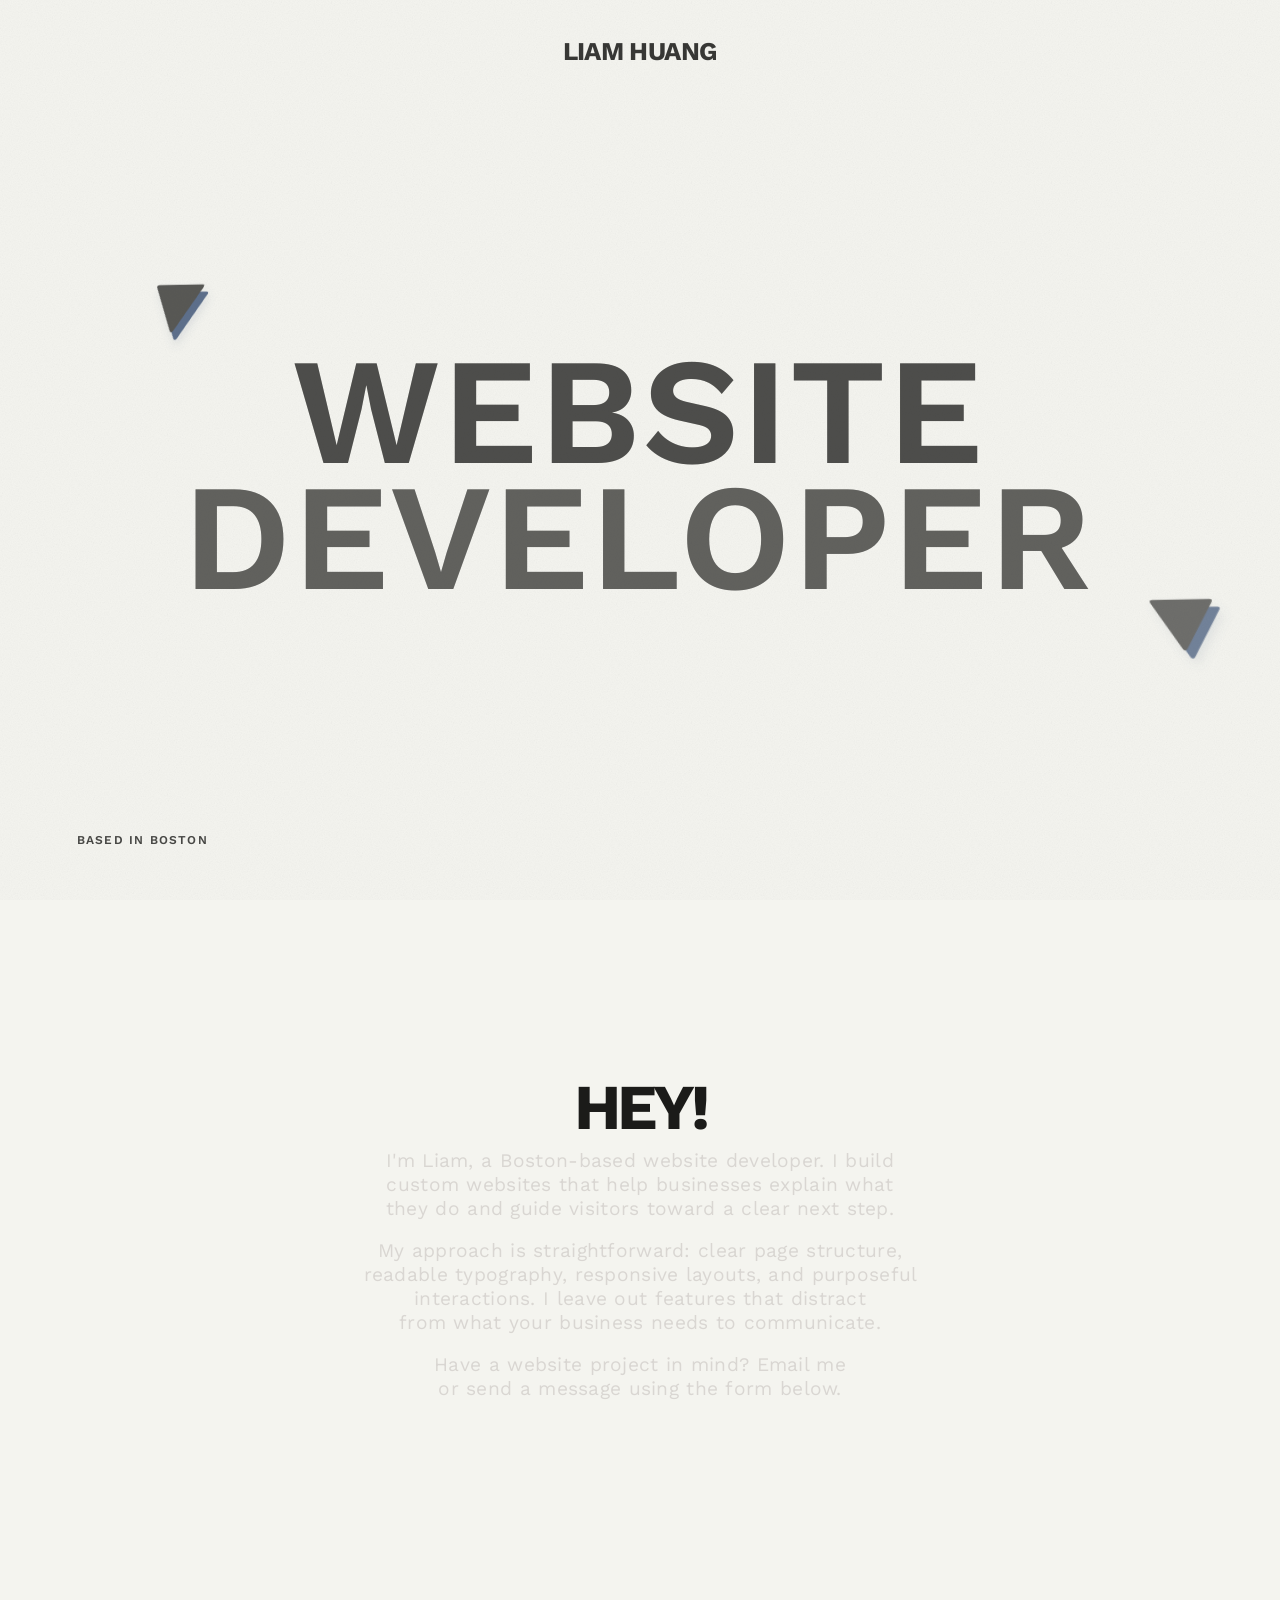
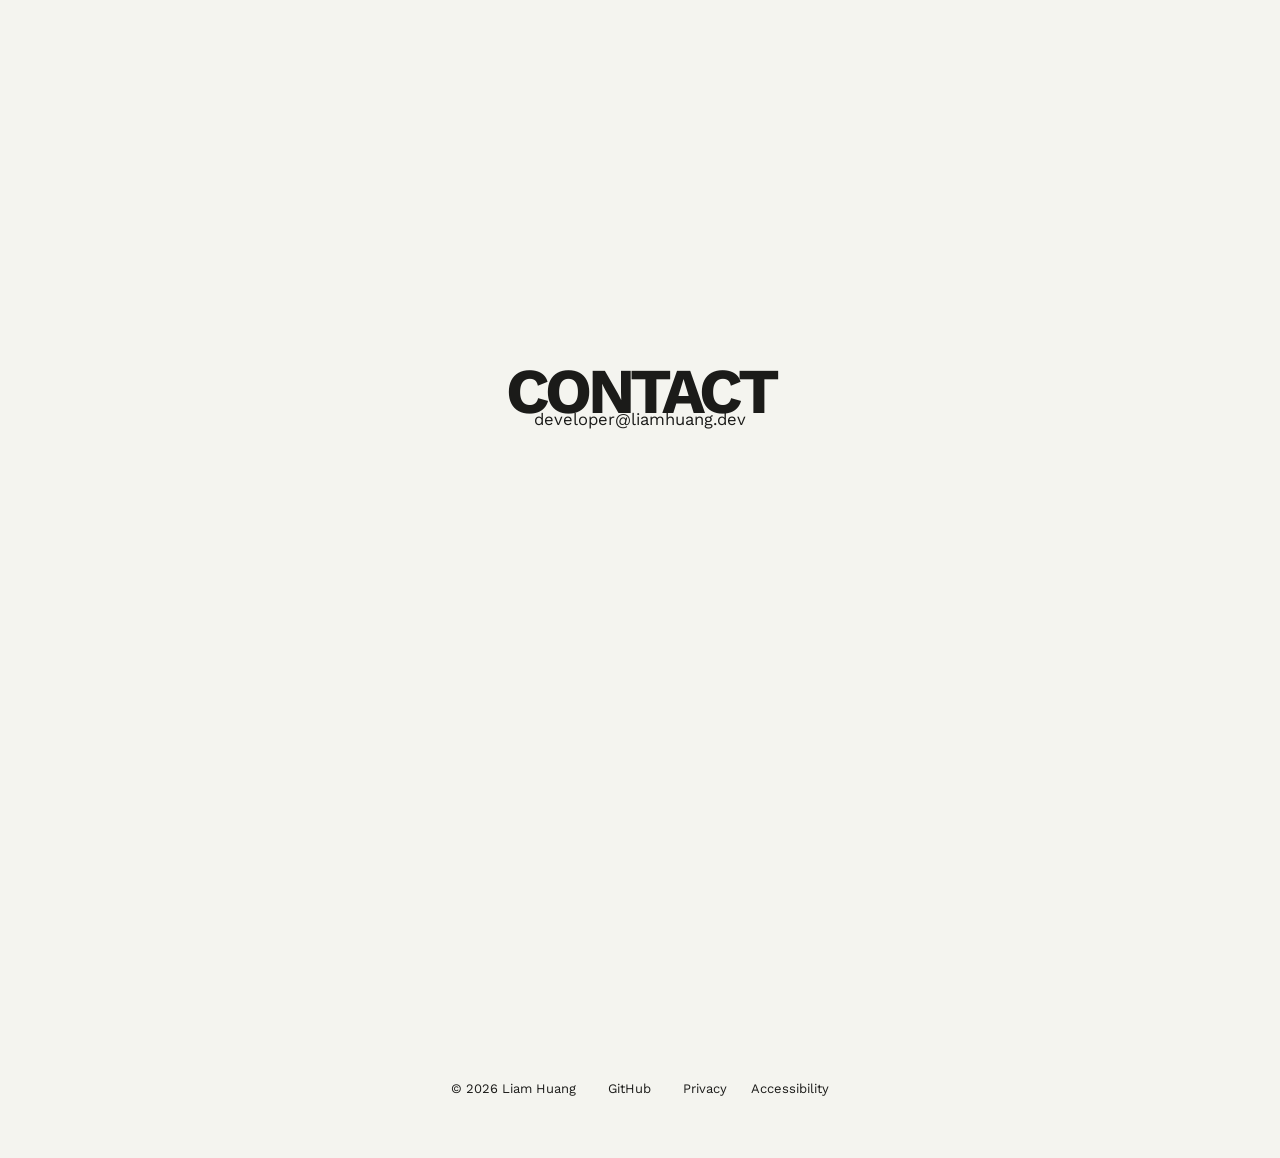
==== commit 947b4fd4: "Complete Redesign" ====
--- a/index.html
+++ b/index.html
@@ -4,22 +4,26 @@
   <meta charset="utf-8">
   <meta name="viewport" content="width=device-width, initial-scale=1">
   <meta name="theme-color" content="#f4f4ef">
-  <meta name="description" content="Liam Huang builds custom websites and web apps that help businesses stand out.">
+  <meta name="description" content="Boston-based developer Liam Huang builds clear, custom websites for businesses.">
   <meta name="author" content="Liam Huang">
   <meta property="og:type" content="website">
   <meta property="og:title" content="Liam Huang - Website Developer">
-  <meta property="og:description" content="Custom websites, websites, and UI/UX systems.">
+  <meta property="og:description" content="Custom websites for businesses, designed to communicate clearly and make the next step simple.">
   <meta property="og:url" content="https://liamhuang.dev/">
+  <meta property="og:site_name" content="Liam Huang">
+  <meta property="og:locale" content="en_US">
   <meta name="twitter:card" content="summary">
+  <meta name="twitter:title" content="Liam Huang - Website Developer">
+  <meta name="twitter:description" content="Custom websites for businesses, designed to communicate clearly and make the next step simple.">
   <link rel="canonical" href="https://liamhuang.dev/">
-  <link rel="icon" href="data:image/svg+xml,%3Csvg xmlns='http://www.w3.org/2000/svg' viewBox='0 0 64 64'%3E%3Cpath d='M8 12h48L32 54Z' fill='%23223B64'/%3E%3C/svg%3E">
+  <link rel="icon" href="data:image/svg+xml,%3Csvg xmlns='http://www.w3.org/2000/svg' viewBox='0 0 64 64'%3E%3Cpath d='M8 12h48L32 54Z' fill='%23223B64' stroke='%23fff' stroke-width='6' stroke-linejoin='round'/%3E%3C/svg%3E">
   <link rel="preconnect" href="https://fonts.googleapis.com">
   <link rel="preconnect" href="https://fonts.gstatic.com" crossorigin>
   <link href="https://fonts.googleapis.com/css2?family=Work+Sans:wght@400..700&display=swap" rel="stylesheet">
-  <link rel="stylesheet" href="style.css">
+  <link rel="stylesheet" href="style.css?v=20261006-final">
   <script defer src="gsap.min.js"></script>
   <script defer src="ScrollTrigger.min.js"></script>
-  <script defer src="main.js"></script>
+  <script defer src="main.js?v=20261006-boston-overlap"></script>
   <title>Liam Huang - Website Developer</title>
 </head>
 <body>
@@ -39,14 +43,15 @@
           <path class="symbol-face" d="M14 18H82Q86 18 84 22L51 81Q48 86 45 81L11 22Q9 18 14 18Z"/>
         </svg>
       </div>
+      <p class="hero-location">BASED IN BOSTON</p>
     </section>
 
     <section class="section about" aria-labelledby="about-title">
       <h2 id="about-title">HEY!</h2>
       <div class="about-copy">
-        <p class="scroll-copy">I'm Liam, and I'm a website developer based in Boston. I build clean websites for businesses that want to stand out from the crowd. I believe in keeping things intentional. By focusing strictly on what matters, your message becomes completely clear and impossible to miss.</p>
-        <p class="scroll-copy">My job is to make your website fast, simple to use, and great to look at. I stick to the basics: solid layouts, clean typography, and quiet, smooth movements. You don't need a million distracting features to look professional; you just need your site to work perfectly and look intentional.</p>
-        <p class="scroll-copy">If your business needs a website that cuts through the online noise and delivers your message clearly, feel free to send a message below.</p>
+        <p class="scroll-copy">I'm Liam, a Boston-based website developer. I build custom websites that help businesses explain what they do and guide visitors toward a clear next step.</p>
+        <p class="scroll-copy">My approach is straightforward: clear page structure, readable typography, responsive layouts, and purposeful interactions. I leave out features that distract from what your business needs to communicate.</p>
+        <p class="scroll-copy">Have a website project in mind? Email me or send a message using the form below.</p>
       </div>
     </section>
 
@@ -73,16 +78,16 @@
     <section class="section contact" aria-labelledby="contact-title">
       <h2 id="contact-title">CONTACT</h2>
       <p class="contact-intro"><a href="mailto:developer@liamhuang.dev">developer@liamhuang.dev</a></p>
-      <form class="contact-form" action="https://formsubmit.co/developer@liamhuang.dev" method="post" aria-describedby="form-note">
+      <form class="contact-form" action="https://formsubmit.co/developer@liamhuang.dev" method="post">
         <input type="hidden" name="_subject" value="New portfolio enquiry | liamhuang.dev">
         <input type="hidden" name="_template" value="table">
         <div class="honeypot" aria-hidden="true"><label for="website">Leave this field empty</label><input id="website" name="_honey" type="text" tabindex="-1" autocomplete="off"></div>
         <div class="form-row">
-          <div class="field"><label for="name">Name <span>(required)</span></label><input id="name" name="name" type="text" autocomplete="name" maxlength="120" required></div>
-          <div class="field"><label for="email">Email <span>(required)</span></label><input id="email" name="email" type="email" autocomplete="email" maxlength="254" required></div>
+          <div class="field"><label for="name">Name <span>(required)</span></label><input id="name" name="name" type="text" autocomplete="name" maxlength="120" placeholder="Enter your name" required></div>
+          <div class="field"><label for="email">Email <span>(required)</span></label><input id="email" name="email" type="email" autocomplete="email" maxlength="254" placeholder="Enter your email" required></div>
         </div>
-        <div class="field"><label for="message">Message <span>(required)</span></label><textarea id="message" name="message" rows="5" maxlength="5000" required></textarea></div>
-        <div class="form-bottom"><p id="form-note">Used only to reply. <a href="privacy.html">Privacy policy</a>.</p><button type="submit">SEND MESSAGE</button></div>
+        <div class="field"><label for="message">Message <span>(required)</span></label><textarea id="message" name="message" rows="5" maxlength="5000" placeholder="Tell me about your project" required></textarea></div>
+        <div class="form-bottom"><button type="submit">SEND MESSAGE</button></div>
         <p class="form-status" role="status"></p>
       </form>
     </section>
--- a/style.css
+++ b/style.css
@@ -61,12 +61,23 @@
 .site-header a:hover { color: var(--accent); }
 .site-header a:focus-visible { outline-color: var(--accent); }
 .hero {
+  position: relative;
   min-height: 100svh;
   padding: 9rem var(--gutter) 7rem;
   display: flex;
   align-items: center;
   justify-content: center;
   text-align: center;
+}
+.hero-location {
+  position: absolute;
+  left: calc(var(--gutter) + clamp(.75rem, 1.5vw, 1.5rem));
+  bottom: clamp(2.5rem, 4vw, 4rem);
+  font-size: .75rem;
+  font-weight: 600;
+  letter-spacing: .1em;
+  line-height: 1.4;
+  text-align: left;
 }
 .hero-composition {
   position: relative;
@@ -114,6 +125,8 @@
 .reveal-word { color: #d9d6d2; }
 .reveal-word.is-read { color: var(--ink); }
 .projects-grid { display: grid; grid-template-columns: repeat(2, minmax(0, 1fr)); gap: clamp(1.5rem, 4vw, 3rem); max-width: 62rem; margin: clamp(3rem, 6vw, 6rem) auto 0; }
+.project { transform-style: preserve-3d; }
+.motion-word { display: inline-block; }
 .project-preview { position: relative; display: flex; align-items: center; justify-content: center; aspect-ratio: 16 / 10; padding: 1.5rem; background: var(--surface); transition: transform 350ms cubic-bezier(.22, 1, .36, 1), background-color 250ms ease; }
 .project-preview:hover, .project-preview:focus-visible { transform: translateY(-10px) scale(1.015); background: #e1e5ec; }
 .preview-label { position: absolute; left: 1.5rem; right: 1.5rem; top: 1.5rem; font-size: .625rem; letter-spacing: .035em; }
@@ -136,8 +149,6 @@
 textarea { resize: vertical; min-height: 10rem; }
 .honeypot { display: none; }
 .form-bottom { display: flex; flex-direction: column; align-items: center; gap: 1.5rem; }
-.form-bottom p { font-size: .75rem; color: var(--muted); line-height: 1.7; }
-.form-bottom p a { text-decoration: underline; text-underline-offset: .2em; }
 .form-bottom button { background: var(--ink); color: var(--paper); padding: 1.125rem 1.5rem; font-weight: 700; font-size: .75rem; min-height: 48px; transition: background-color 220ms ease, transform 250ms ease; }
 .form-bottom button:hover { background: var(--accent); transform: translateY(-4px); }
 .form-bottom button:disabled { cursor: wait; }
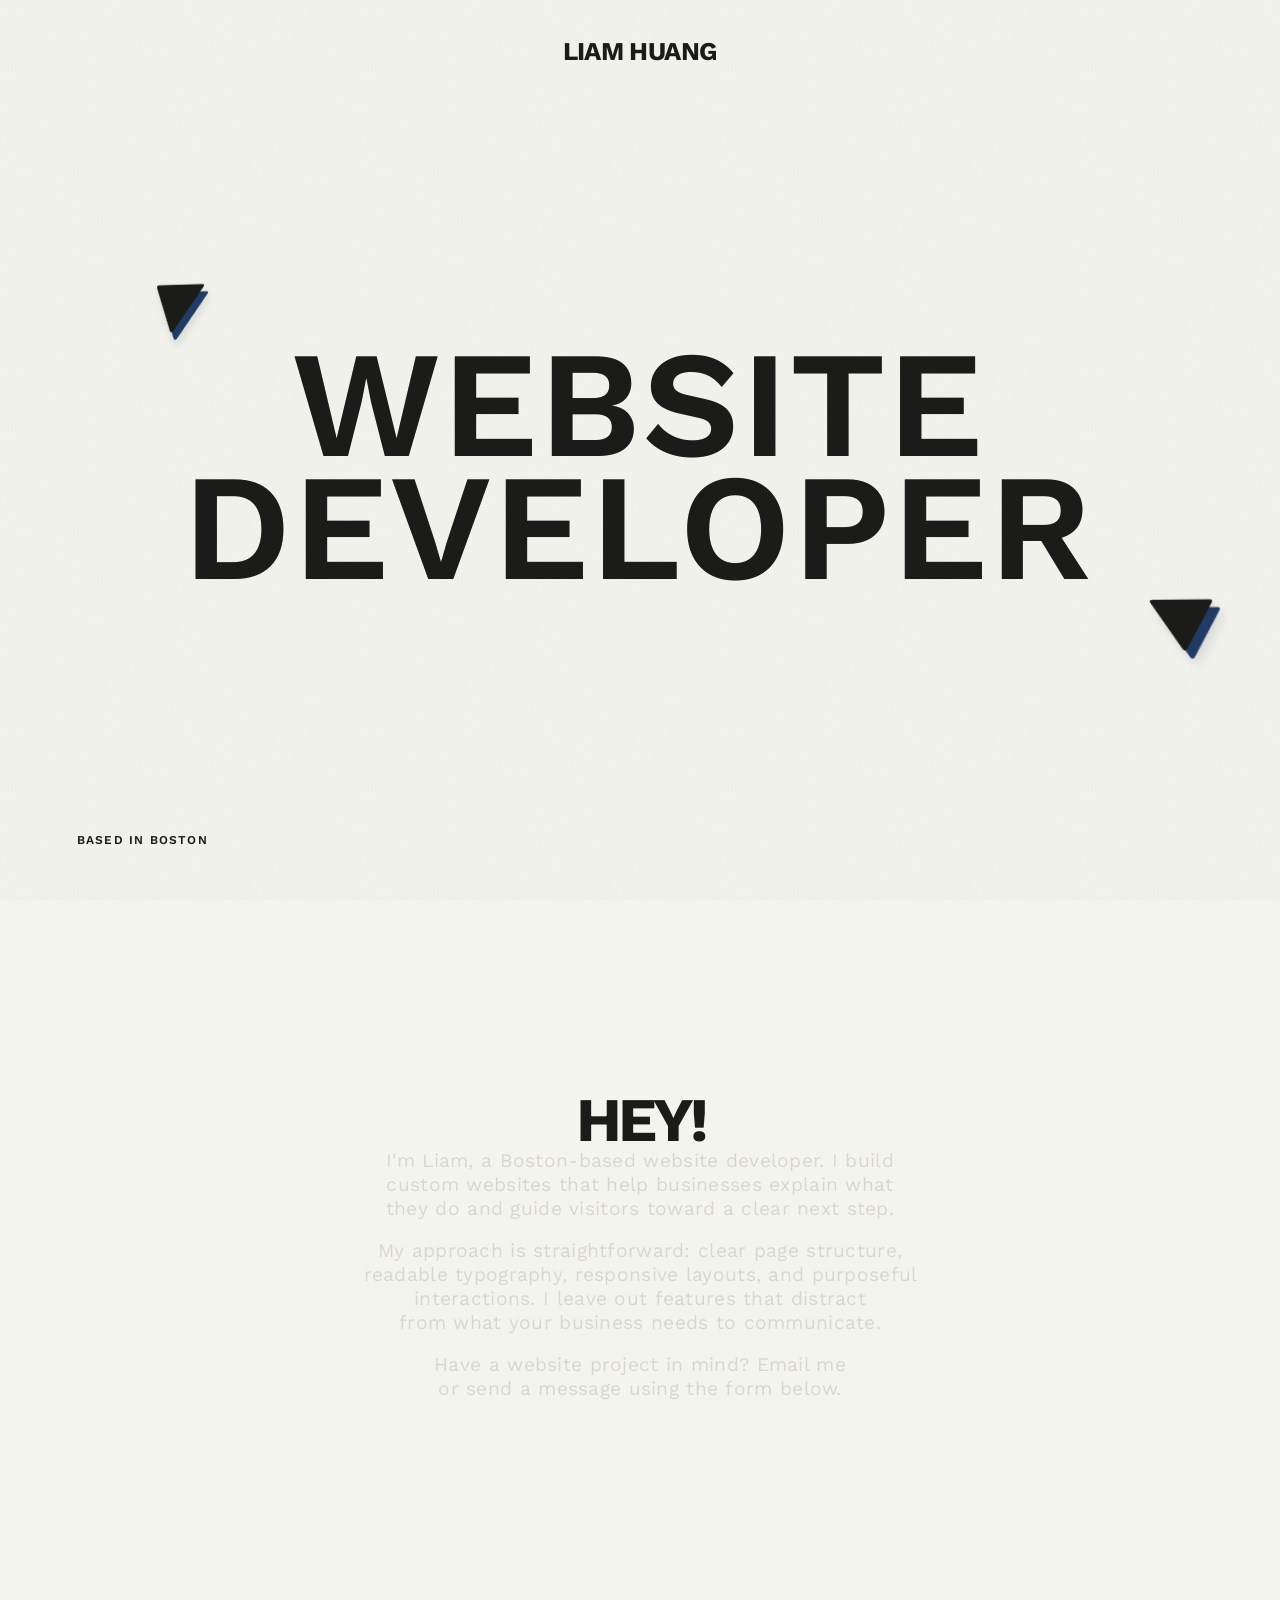
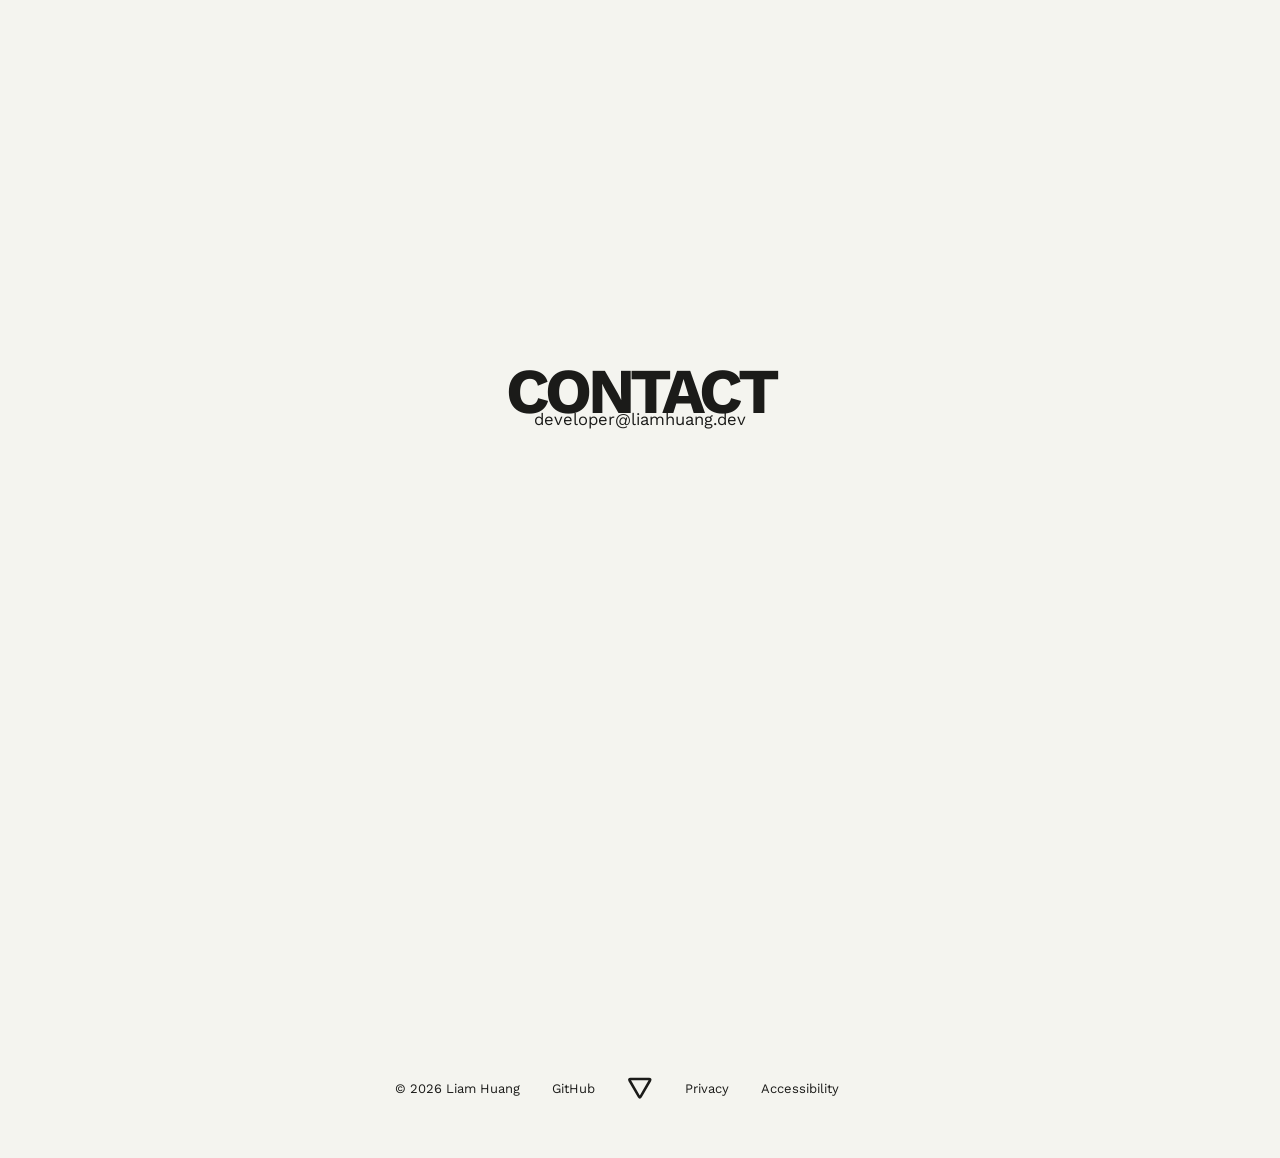
==== commit 99865469: "added more triangles and made scrolling better on pc" ====
--- a/index.html
+++ b/index.html
@@ -20,10 +20,10 @@
   <link rel="preconnect" href="https://fonts.googleapis.com">
   <link rel="preconnect" href="https://fonts.gstatic.com" crossorigin>
   <link href="https://fonts.googleapis.com/css2?family=Work+Sans:wght@400..700&display=swap" rel="stylesheet">
-  <link rel="stylesheet" href="style.css?v=20261006-final">
+  <link rel="stylesheet" href="style.css?v=20261006-symbols5">
   <script defer src="gsap.min.js"></script>
   <script defer src="ScrollTrigger.min.js"></script>
-  <script defer src="main.js?v=20261006-boston-overlap"></script>
+  <script defer src="main.js?v=20261006-scroll"></script>
   <title>Liam Huang - Website Developer</title>
 </head>
 <body>
@@ -47,7 +47,9 @@
     </section>
 
     <section class="section about" aria-labelledby="about-title">
-      <h2 id="about-title">HEY!</h2>
+      <div class="section-heading">
+        <h2 id="about-title">HEY!</h2>
+      </div>
       <div class="about-copy">
         <p class="scroll-copy">I'm Liam, a Boston-based website developer. I build custom websites that help businesses explain what they do and guide visitors toward a clear next step.</p>
         <p class="scroll-copy">My approach is straightforward: clear page structure, readable typography, responsive layouts, and purposeful interactions. I leave out features that distract from what your business needs to communicate.</p>
@@ -56,7 +58,13 @@
     </section>
 
     <section class="section work" aria-labelledby="work-title">
-      <h2 id="work-title">SELECTED WORK</h2>
+      <div class="section-heading">
+        <h2 id="work-title">SELECTED WORK</h2>
+        <svg class="section-symbol section-symbol-left section-symbol-work-left" viewBox="0 0 100 100" aria-hidden="true" focusable="false">
+          <path class="symbol-side" d="M22 28H90Q94 28 92 32L59 91Q56 96 53 91L19 32Q17 28 22 28Z"/>
+          <path class="symbol-face" d="M14 18H82Q86 18 84 22L51 81Q48 86 45 81L11 22Q9 18 14 18Z"/>
+        </svg>
+      </div>
       <div class="projects-grid">
         <article class="project">
           <a class="project-preview" href="https://example.com/?project=01" target="_blank" rel="noopener noreferrer" aria-label="Open project 01 placeholder (opens in a new tab)">
@@ -73,10 +81,16 @@
           <div class="project-caption"><h3>Project 02</h3><p>Independent Studio Website</p></div>
         </article>
       </div>
+      <svg class="section-symbol section-symbol-right section-symbol-work" viewBox="0 0 100 100" aria-hidden="true" focusable="false">
+        <path class="symbol-side" d="M22 28H90Q94 28 92 32L59 91Q56 96 53 91L19 32Q17 28 22 28Z"/>
+        <path class="symbol-face" d="M14 18H82Q86 18 84 22L51 81Q48 86 45 81L11 22Q9 18 14 18Z"/>
+      </svg>
     </section>
 
     <section class="section contact" aria-labelledby="contact-title">
-      <h2 id="contact-title">CONTACT</h2>
+      <div class="section-heading">
+        <h2 id="contact-title">CONTACT</h2>
+      </div>
       <p class="contact-intro"><a href="mailto:developer@liamhuang.dev">developer@liamhuang.dev</a></p>
       <form class="contact-form" action="https://formsubmit.co/developer@liamhuang.dev" method="post">
         <input type="hidden" name="_subject" value="New portfolio enquiry | liamhuang.dev">
@@ -90,12 +104,21 @@
         <div class="form-bottom"><button type="submit">SEND MESSAGE</button></div>
         <p class="form-status" role="status"></p>
       </form>
+      <svg class="section-symbol section-symbol-left section-symbol-sm section-symbol-contact" viewBox="0 0 100 100" aria-hidden="true" focusable="false">
+        <path class="symbol-side" d="M22 28H90Q94 28 92 32L59 91Q56 96 53 91L19 32Q17 28 22 28Z"/>
+        <path class="symbol-face" d="M14 18H82Q86 18 84 22L51 81Q48 86 45 81L11 22Q9 18 14 18Z"/>
+      </svg>
     </section>
   </main>
 
   <footer class="site-footer">
-    <p>© <span data-year>2026</span> Liam Huang</p>
-    <a class="github-link" href="https://github.com/adurnos" target="_blank" rel="noopener noreferrer">GitHub<span class="sr-only"> (opens in a new tab)</span></a>
+    <div class="footer-meta">
+      <p>© <span data-year>2026</span> Liam Huang</p>
+      <a class="github-link" href="https://github.com/adurnos" target="_blank" rel="noopener noreferrer">GitHub<span class="sr-only"> (opens in a new tab)</span></a>
+    </div>
+    <svg class="footer-symbol" viewBox="0 0 100 100" aria-hidden="true" focusable="false">
+      <path d="M13.5 12H86.5Q93 12 89.75 17.63L53.25 80.85Q50 86.48 46.75 80.85L10.25 17.63Q7 12 13.5 12Z"/>
+    </svg>
     <nav aria-label="Legal"><a href="privacy.html">Privacy</a><a href="accessibility.html">Accessibility</a></nav>
   </footer>
   <div class="cursor" aria-hidden="true"></div>
--- a/style.css
+++ b/style.css
@@ -97,7 +97,7 @@
 }
 .hero h1 span { display: block; }
 .hero h1 span + span { margin-top: .035em; }
-.hero-symbol {
+.hero-symbol, .section-symbol {
   position: absolute;
   width: clamp(2.5rem, 6vw, 6rem);
   height: auto;
@@ -108,12 +108,22 @@
 }
 .hero-symbol-first { left: 7%; top: 0; }
 .hero-symbol-last { right: 0; bottom: 0; }
+.section-heading { position: relative; }
+.section-symbol { --symbol-size: clamp(1.75rem, 3vw, 3.5rem); --symbol-drop: clamp(.5rem, 1vw, 1rem); top: calc(50% - var(--symbol-size) / 2 + var(--symbol-drop)); width: var(--symbol-size); height: var(--symbol-size); }
+.section-symbol-left { left: 0; }
+.section-symbol-right { right: 0; }
+.section-symbol-sm { --symbol-size: clamp(1.25rem, 2.2vw, 2.5rem); }
+.section-symbol-lg { --symbol-size: clamp(2.25rem, 4.4vw, 5rem); }
+.work, .contact { position: relative; }
+.section-symbol-work { --symbol-size: clamp(2.25rem, 4.5vw, 5.25rem); top: auto; bottom: calc(var(--symbol-size) / -2); right: calc(var(--gutter) * .4); }
+.section-symbol-work-left { --symbol-drop: clamp(1rem, 2.2vw, 2.25rem); }
+.section-symbol-contact { top: calc(52% - var(--symbol-size) / 2); right: auto; left: calc(var(--gutter) * .55); }
 .hero-symbol path { stroke: none; }
 .symbol-side { fill: var(--accent); }
 .symbol-face { fill: var(--ink); }
 @media (hover: hover) {
-  .hero-symbol { transition: filter 300ms ease; }
-  .hero-symbol:hover { filter: drop-shadow(6px 10px 8px rgb(34 59 100 / .25)); }
+  .hero-symbol, .section-symbol { transition: filter 300ms ease; }
+  .hero-symbol:hover, .section-symbol:hover { filter: drop-shadow(6px 10px 8px rgb(34 59 100 / .25)); }
 }
 .section { width: min(100%, calc(var(--measure) + var(--gutter) * 2)); margin-inline: auto; padding: var(--space) var(--gutter); }
 h2 { font-size: clamp(2.1rem, 5.2vw, 6rem); line-height: 1.05; letter-spacing: -.065em; font-weight: 700; text-align: center; text-wrap: balance; overflow-wrap: anywhere; }
@@ -153,8 +163,11 @@
 .form-bottom button:hover { background: var(--accent); transform: translateY(-4px); }
 .form-bottom button:disabled { cursor: wait; }
 .form-status { position: absolute; top: 100%; inset-inline: 0; margin: 0; font-size: .8125rem; line-height: 1.7; }
-.site-footer { max-width: calc(var(--measure) + var(--gutter) * 2); margin-inline: auto; padding: 3rem var(--gutter); display: flex; align-items: center; justify-content: center; flex-wrap: wrap; gap: 1rem 2rem; font-size: .8125rem; }
-.site-footer nav { display: flex; flex-wrap: wrap; justify-content: center; gap: 1.5rem; }
+.site-footer { max-width: calc(var(--measure) + var(--gutter) * 2); margin-inline: auto; padding: 3rem var(--gutter); display: grid; grid-template-columns: 1fr auto 1fr; align-items: center; gap: 1rem 2rem; font-size: .8125rem; }
+.footer-meta { display: flex; flex-wrap: wrap; align-items: center; justify-content: flex-end; gap: 2rem; }
+.footer-symbol { width: clamp(1.25rem, 2vw, 1.75rem); height: auto; justify-self: center; }
+.footer-symbol path { fill: none; stroke: var(--ink); stroke-width: 10; stroke-linejoin: round; }
+.site-footer nav { display: flex; flex-wrap: wrap; justify-content: flex-start; gap: 2rem; }
 .site-footer a { display: inline-flex; align-items: center; min-height: 44px; transition: color 220ms ease, transform 250ms ease; }
 .site-footer a:hover { transform: translateY(-3px); }
 .cursor { display: none; position: fixed; z-index: 90; top: 0; left: 0; width: 16px; height: 16px; pointer-events: none; mix-blend-mode: difference; }
@@ -181,12 +194,17 @@
   .hero-symbol-first { left: 5%; }
   .projects-grid, .form-row { grid-template-columns: minmax(0, 1fr); }
   .projects-grid { gap: 3rem; max-width: 25rem; }
-  .site-footer { flex-direction: column; gap: .5rem; }
+  .site-footer { grid-template-columns: minmax(0, 1fr); justify-items: center; gap: 1rem; }
+  .footer-meta, .site-footer nav { justify-content: center; }
+}
+@media (max-width: 360px) {
+  .section-heading { display: flex; flex-direction: column; align-items: center; }
+  .section-symbol { position: static; order: -1; width: var(--symbol-size); height: var(--symbol-size); margin: 0 auto .875rem; }
 }
 @media (prefers-reduced-motion: reduce) {
   *, *::before, *::after { transition-duration: .01ms !important; animation-duration: .01ms !important; }
   .project-preview:hover, .project-preview:focus-visible, .project-preview:hover .preview-arrow,
-  .form-bottom button:hover, .site-footer a:hover, .hero-symbol:hover {
+  .form-bottom button:hover, .site-footer a:hover, .hero-symbol:hover, .section-symbol:hover {
     transform: none;
     filter: none;
   }
@@ -195,7 +213,7 @@
   .site-header { mix-blend-mode: normal; color: CanvasText; }
   body::before, .cursor { display: none !important; }
   .hero h1 { text-shadow: none; }
-  .hero-symbol path { fill: CanvasText; }
+  .hero-symbol path, .section-symbol path { fill: CanvasText; }
   input, textarea, button { outline: 1px solid CanvasText; }
 }
 @media print {
